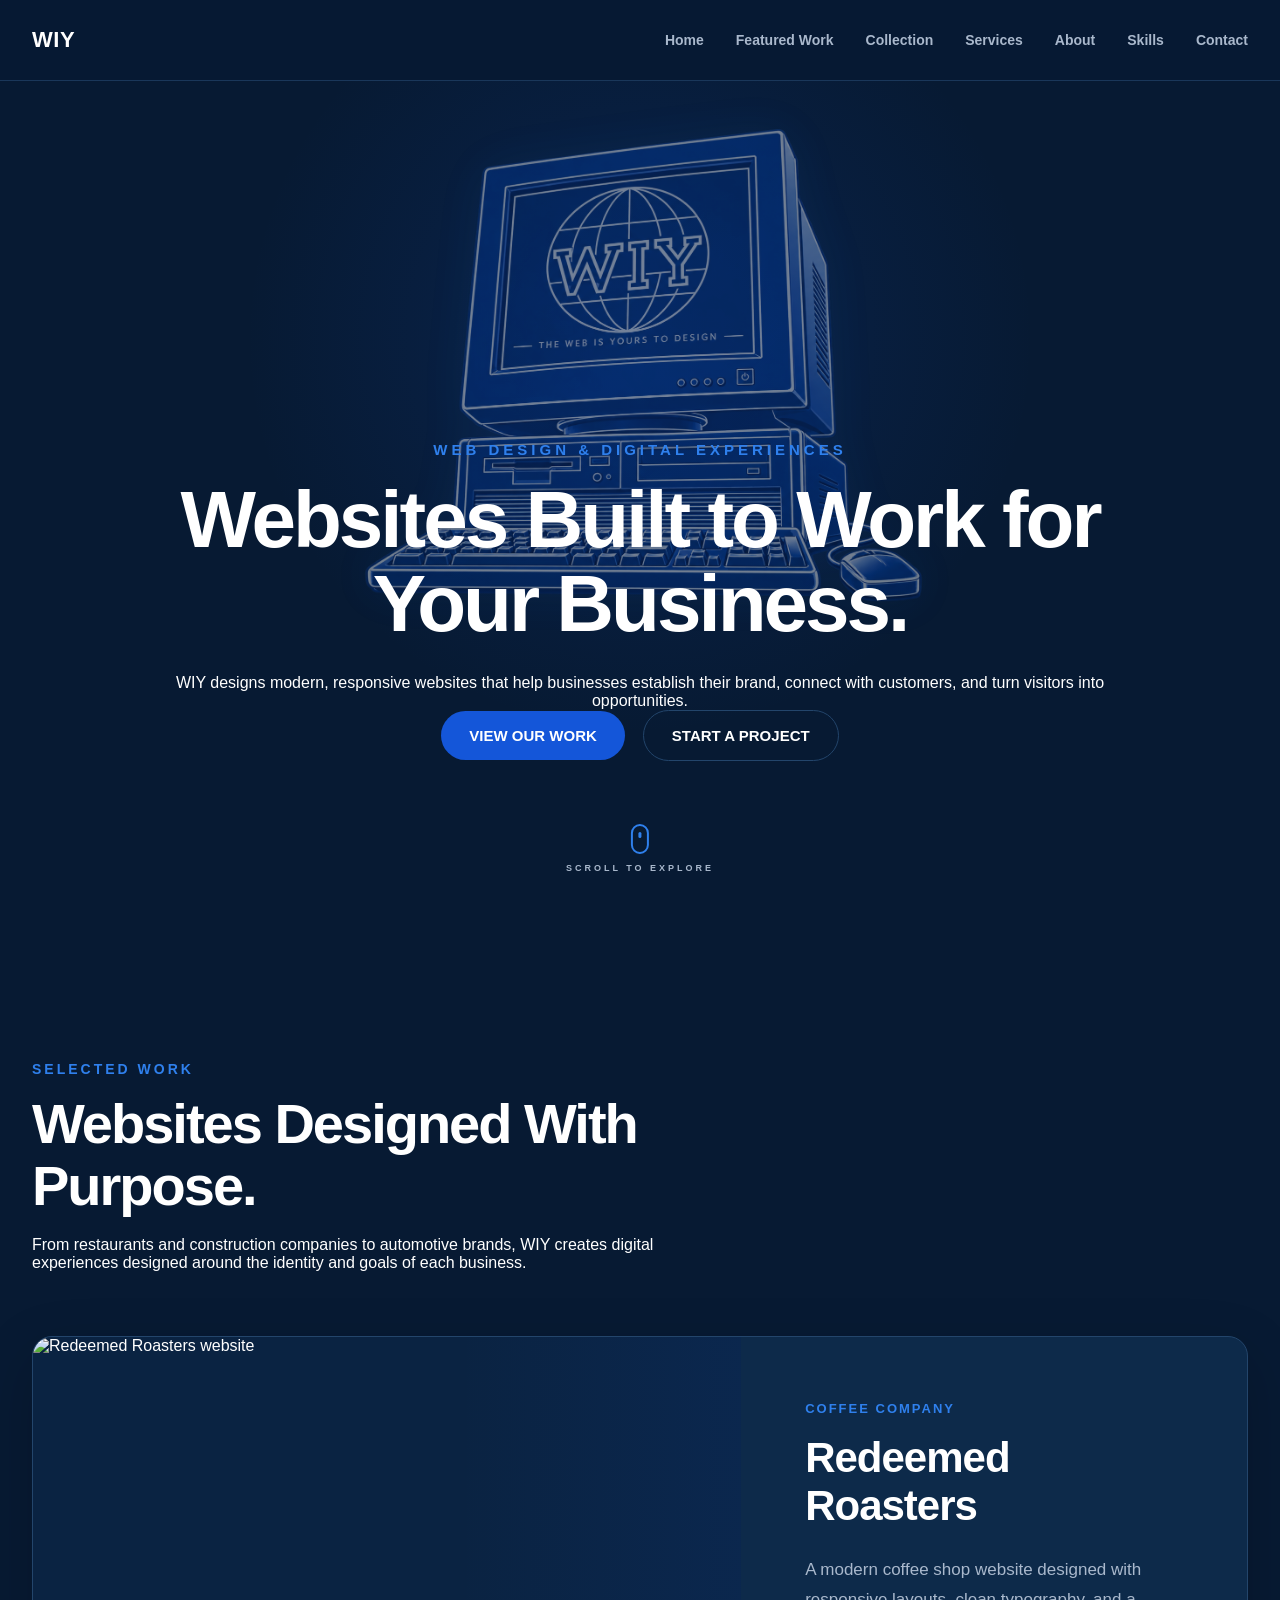
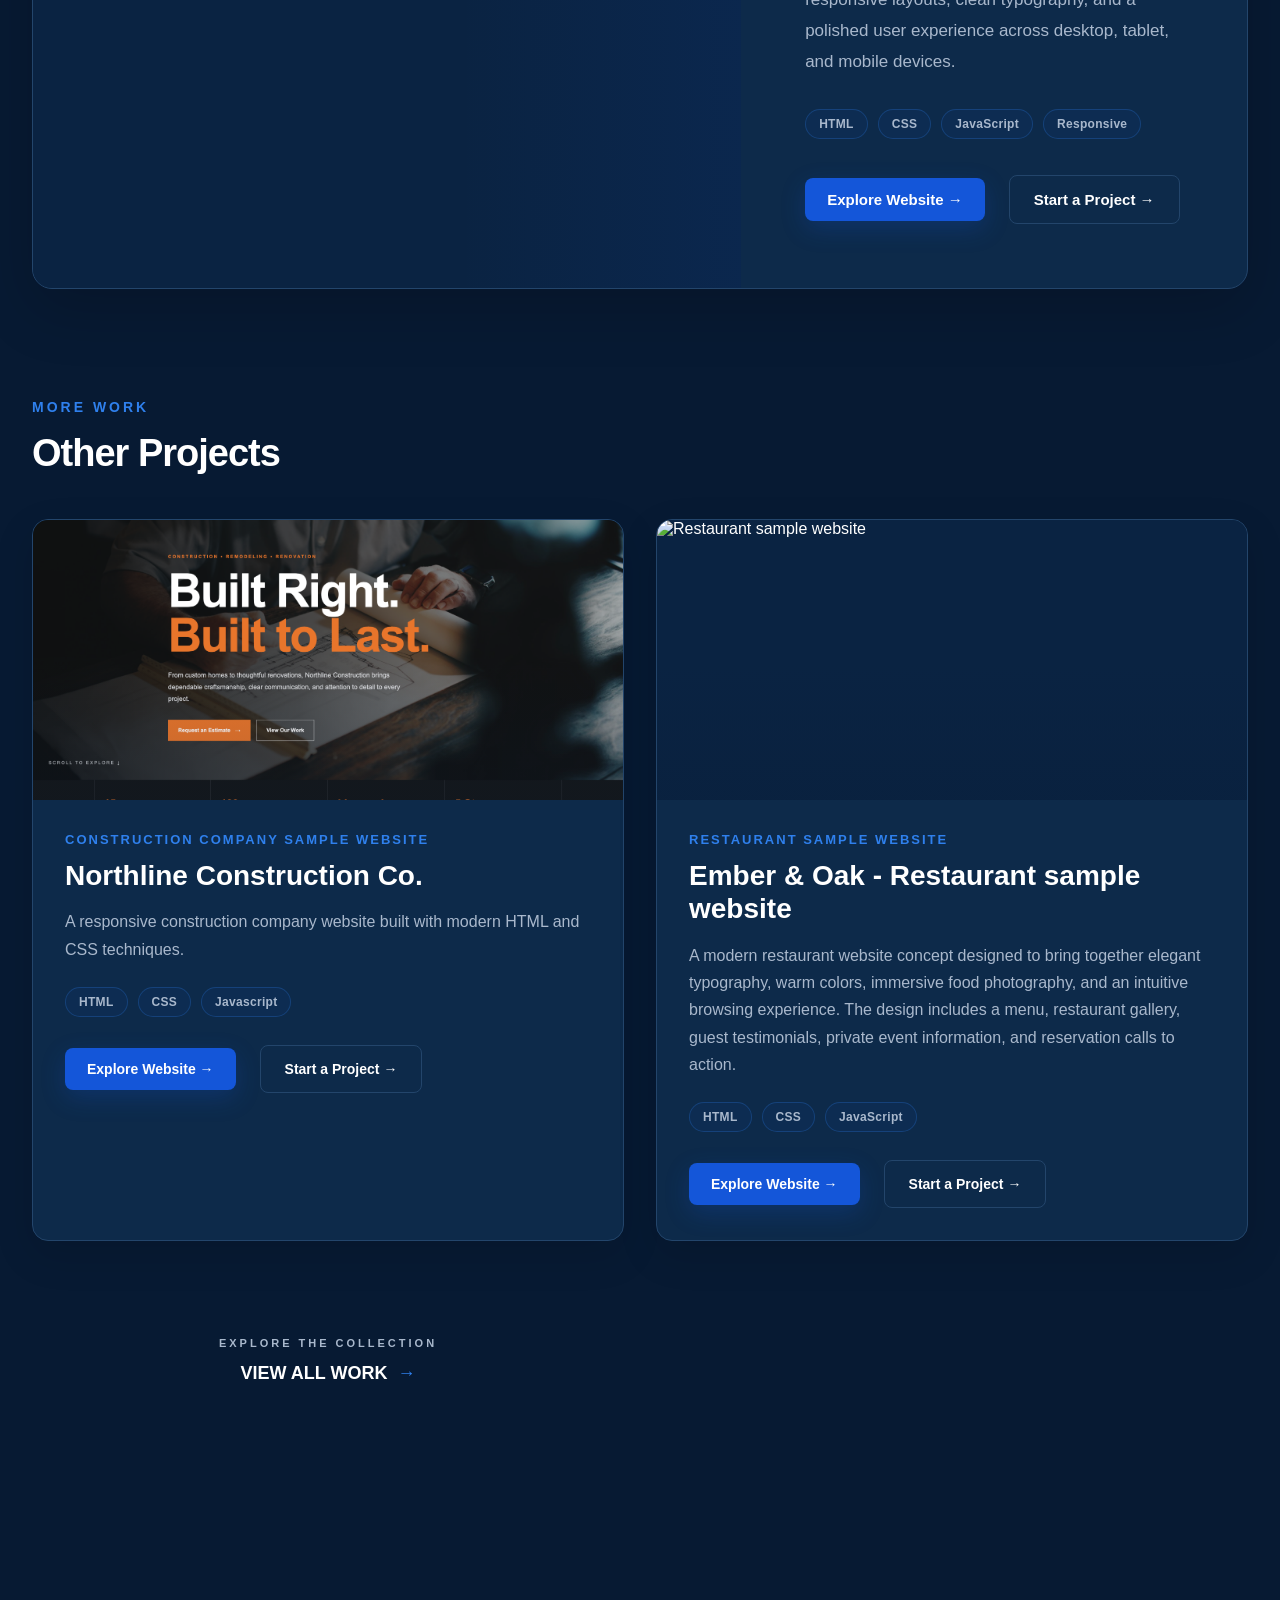
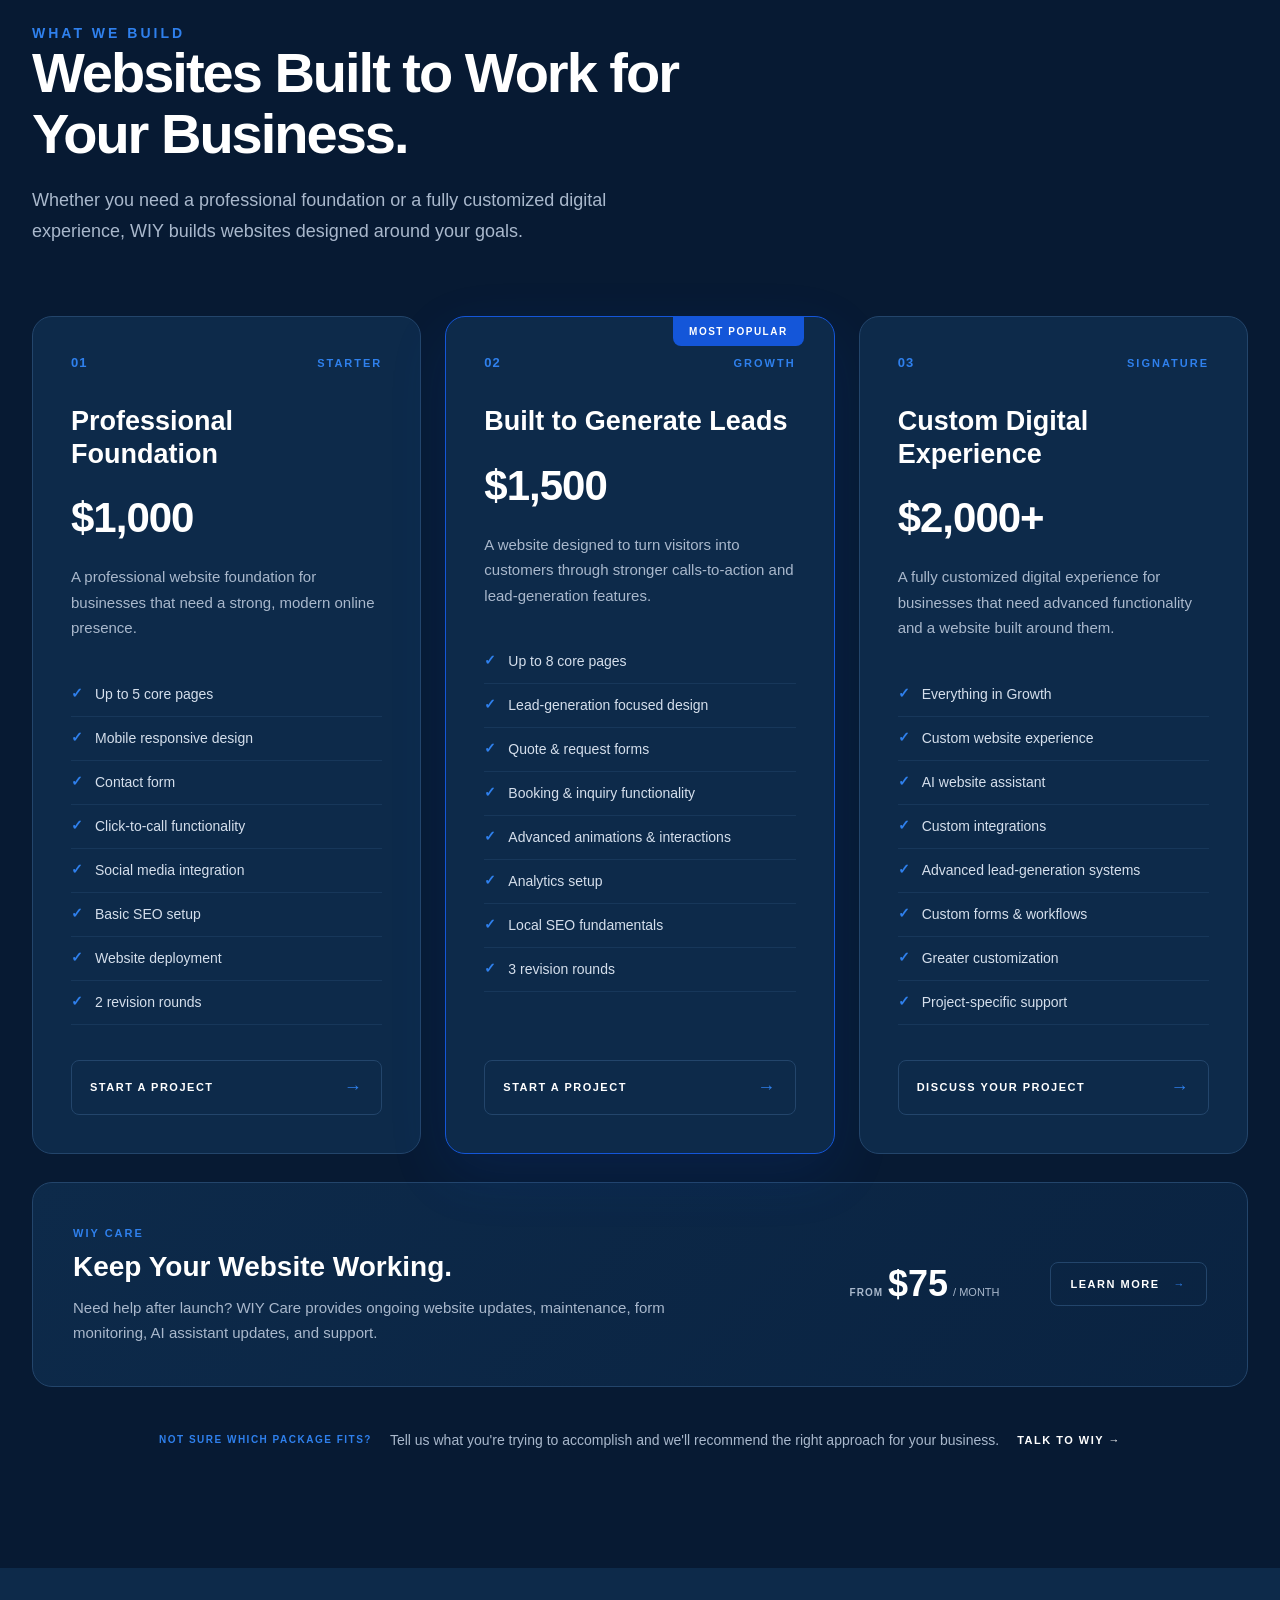
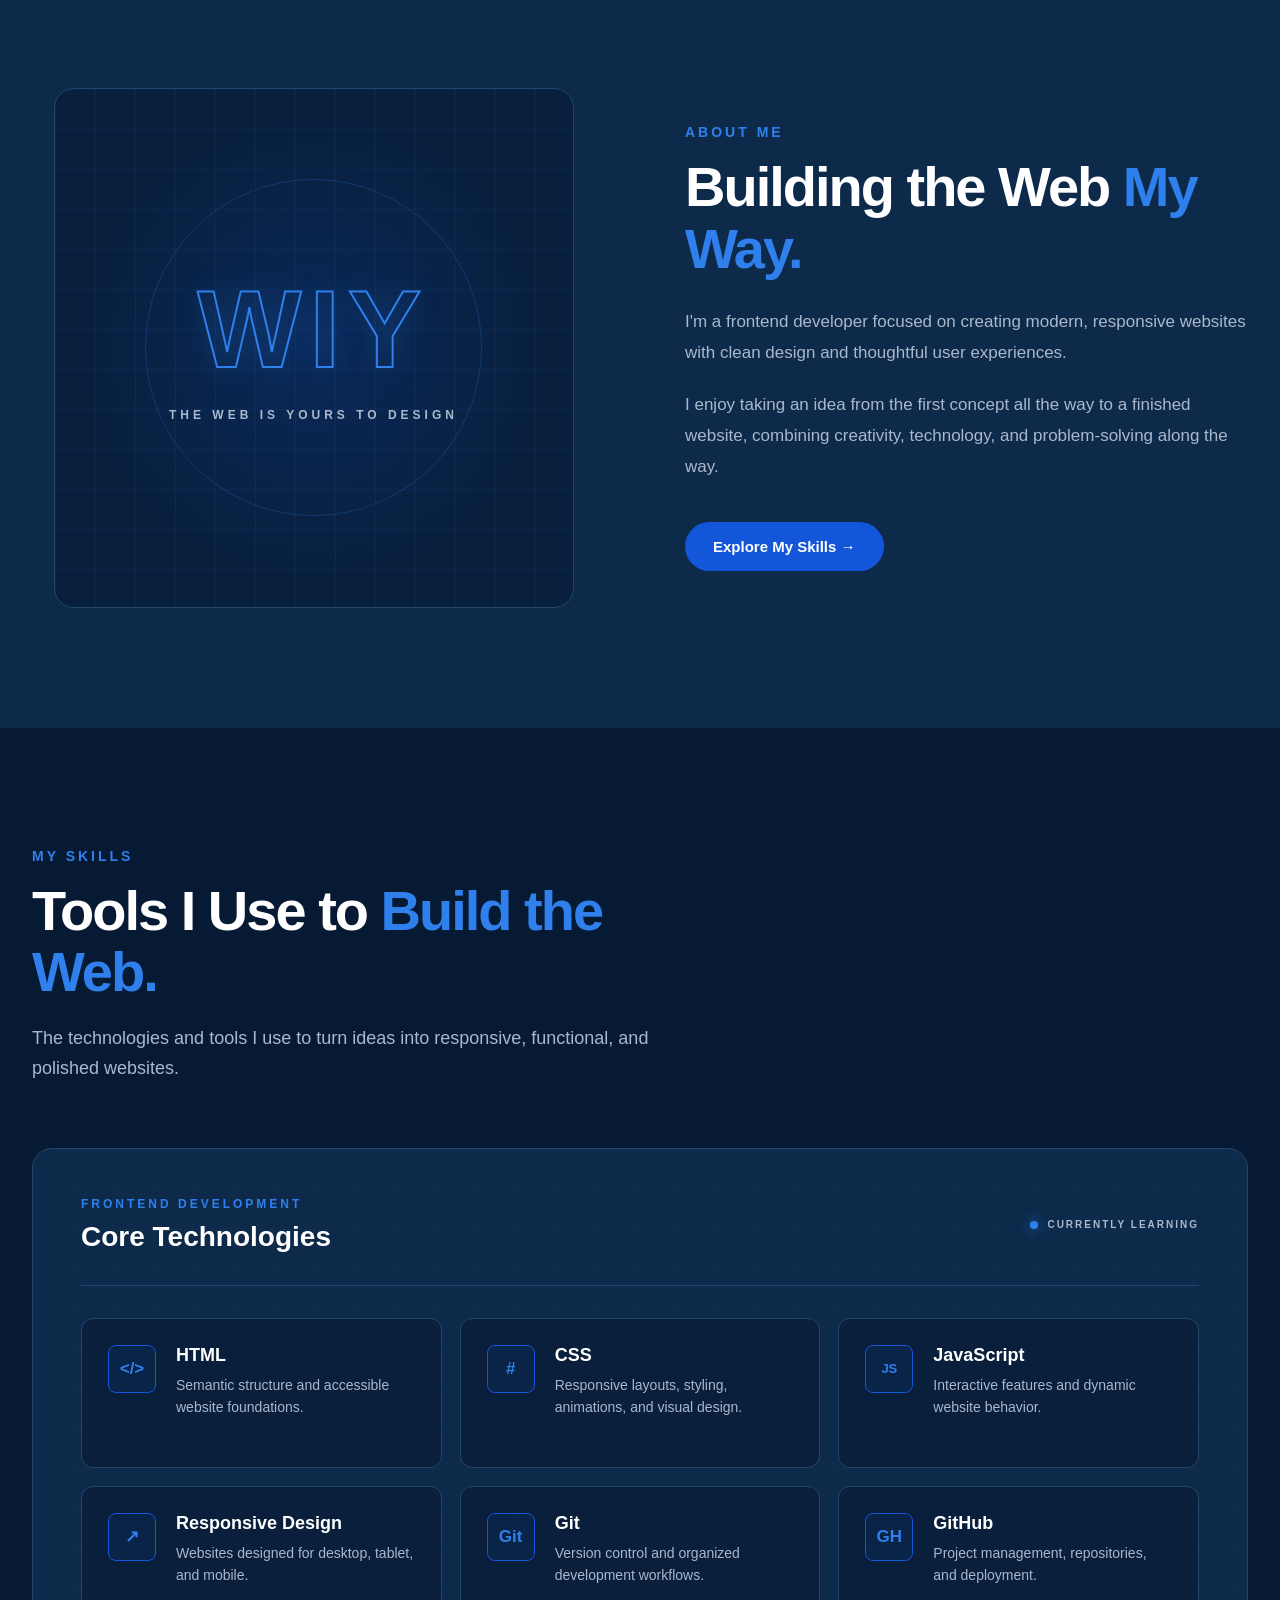
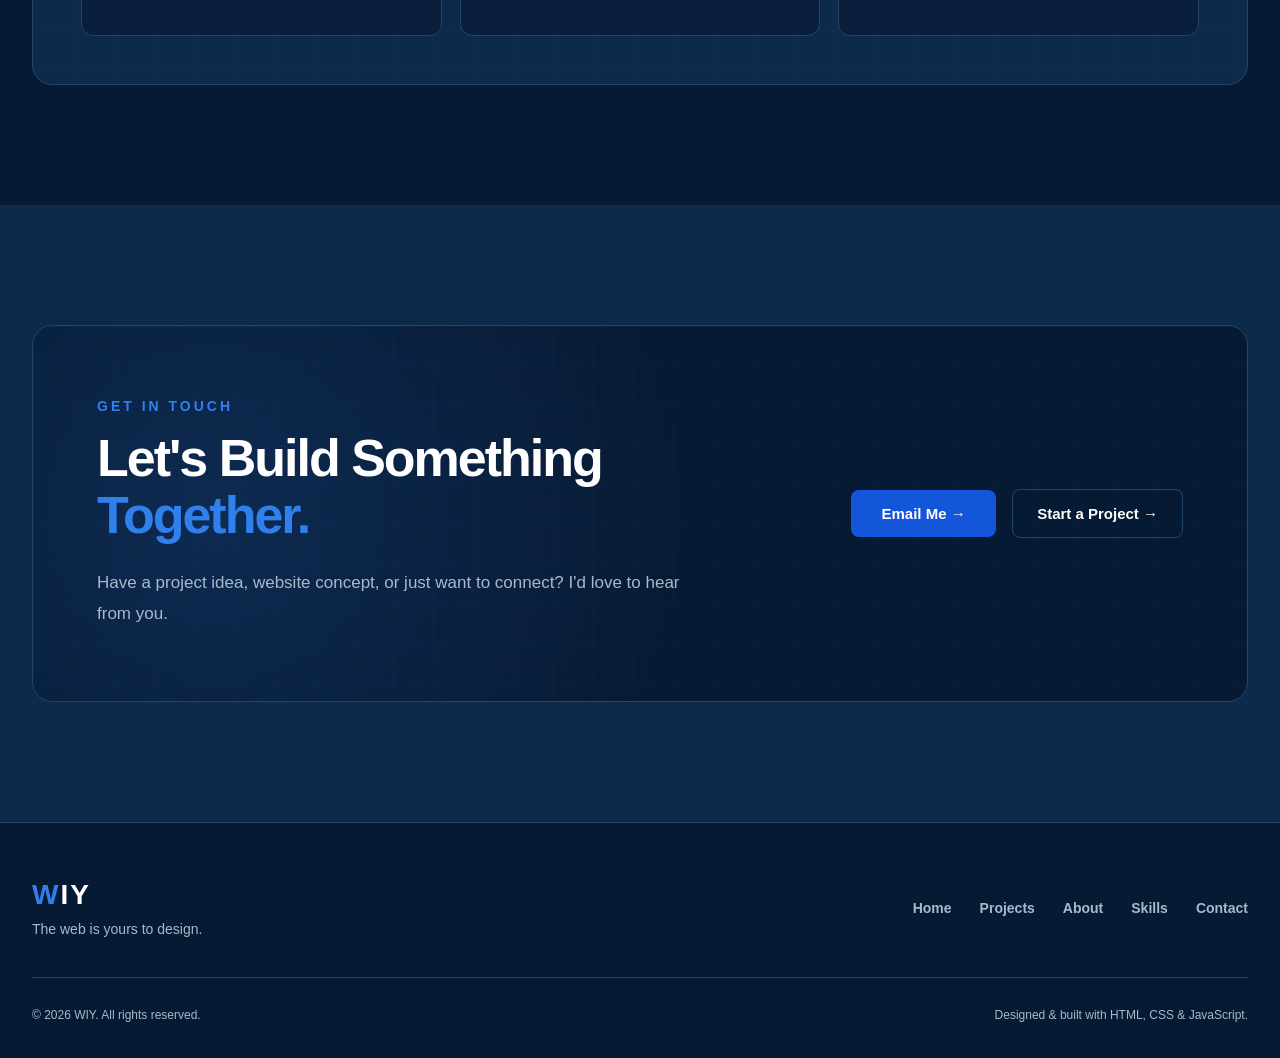
==== index.html @ b269c569 "business websites" ====
<!DOCTYPE html>
<html lang="en">

<head>

    <meta charset="UTF-8">

    <meta
        name="viewport"
        content="width=device-width, initial-scale=1.0"
    >

    <title>Your Name | Frontend Developer</title>

    <link rel="icon" type="image/png" href="./asset/web-icon.png">

    <link rel="stylesheet" href="style.css">

</head>

<body>

    <!-- =====================================================
         NAVIGATION
    ====================================================== -->

    <header class="header">

        <nav class="nav container">

            <a href="#" class="nav__logo">
                WIY
            </a>

            <div class="nav__links">

                <a href="#home">Home</a>

                <a href="#projects">Featured Work</a>

                <a href="collection.html">Collection</a>

                <a href="#services">Services</a>

                <a href="#about">About</a>

                <a href="#skills">Skills</a>

                <a href="#contact">Contact</a>

            </div>

            <button class="nav__menu-btn" id="menu-btn">

                <span></span>
                <span></span>
                <span></span>

            </button>

        </nav>

    </header>


    <!-- =====================================================
         MOBILE MENU
    ====================================================== -->

    <div class="mobile__menu" id="mobile-menu">

        <a href="#home">Home</a>

        <a href="#projects">Featured Work</a>

        <a href="collection.html">Collection</a>

        <a href="#services">Services</a>

        <a href="#about">About</a>

        <a href="#skills">Skills</a>

        <a href="#contact">Contact</a>

    </div>

    <div class="overlay" id="overlay"></div>


    <main>

        <!-- =================================================
             HERO
        ================================================== -->

        <section class="hero" id="home">

    <!-- Logo Layer -->
    <div class="hero__logo-layer">
        <img
            src="./asset/WIY-main-logo.png"
            alt="Portfolio logo"
            class="hero__logo">
    </div>

    <!-- Main Hero Content -->
    <div class="container hero__container">
        <div class="hero__content">

            <span class="hero__eyebrow">WEB DESIGN & DIGITAL EXPERIENCES</span>

<h1>Websites Built to Work for Your Business.</h1>

<p>
    WIY designs modern, responsive websites that help businesses establish
    their brand, connect with customers, and turn visitors into opportunities.
</p>

<div class="hero__buttons">
    <a href="#projects" class="button button--primary">
        VIEW OUR WORK
    </a>

    <a href="#contact" class="button button--secondary">
        START A PROJECT
    </a>
</div>

        </div>

        <!-- Scroll Indicator -->
        <div class="hero__scroll">
            <span class="hero__scroll-icon"></span>
            <span>SCROLL TO EXPLORE</span>
        </div>

    </div>

</section>

        <!-- =================================================
             FEATURED PROJECTS
        ================================================== -->

        <section class="projects" id="projects">
    <div class="container">
        <article class="collection__item collection__item--featured"></article>
        <div class="section__heading">
            <p class="section__eyebrow">SELECTED WORK</p>
            <h2>Websites Designed With Purpose.</h2>
            <p>
                <p>
    From restaurants and construction companies to automotive brands,
    WIY creates digital experiences designed around the identity and goals
    of each business.
</p>
            </p>
        </div>

        <div class="projects__featured">

            <div class="project__featured-image">
                <img
                    src="./asset/redeemed-roasters.png"
                    alt="Redeemed Roasters website"
                >
            </div>

            <div class="project__featured-content">

                <p class="project__category">COFFEE COMPANY</p>

                <h3>Redeemed Roasters</h3>

                <p class="project__description">
                    A modern coffee shop website designed with responsive layouts,
                    clean typography, and a polished user experience across desktop,
                    tablet, and mobile devices.
                </p>

                <div class="project__tags">
                    <span>HTML</span>
                    <span>CSS</span>
                    <span>JavaScript</span>
                    <span>Responsive</span>
                </div>

                <div class="project__links">
                    <a href="https://66vmn7gwnf-star.github.io/redeemed-roasters/" 
                    class="project__link project__link--primary"
                    target="_blank"
                    rel="nooper noreferrer">
                        Explore Website →
                    </a>
                    <a href="contact.html"
       class="contact__button contact__button--secondary">
        Start a Project →
    </a>

                </div>

            </div>

        </div>

        <div class="projects__other">

    <div class="projects__other-heading">
        <p class="section__eyebrow">MORE WORK</p>
        <h3>Other Projects</h3>
    </div>


    <div class="projects__grid">
</article>
        <!-- Project 2 -->
        <article class="project__card">

            <div class="project__image">
                <img
                    src="./asset/Northline-Construction-Co..png"
                    alt="CONSTRUCTION COMPANY SAMPLE WEBSITE"
                >
            </div>

            <div class="project__content">

                <p class="project__category">
                    CONSTRUCTION COMPANY SAMPLE WEBSITE
                </p>

                <h3>Northline Construction Co.</h3>

                <p>
                    A responsive construction company website built with modern
                    HTML and CSS techniques.
                </p>

                <div class="project__tags">
                    <span>HTML</span>
                    <span>CSS</span>
                    <span>Javascript</span>
                </div>

                <div class="project__links">

                    <a href="https://66vmn7gwnf-star.github.io/Northline-Construction-Co./"  
                    class="project__link project__link--primary"
                    target="_blank"
                    rel="nooper noreferrer">
                        Explore Website →
                    </a>
                    <a href="contact.html"
       class="contact__button contact__button--secondary">
        Start a Project →
    </a>

                </div>

            </div>

        </article>


        <!-- Project 3 -->
        <article class="project__card">

            <div class="project__image">
                <img
                    src="./asset/Ember-Oak.png"
                    alt="Restaurant sample website">
            </div>

            <div class="project__content">

                <p class="project__category">
                    RESTAURANT SAMPLE WEBSITE
                </p>

                <h3>Ember & Oak - Restaurant sample website </h3>

                <p>
                    A modern restaurant website concept designed to bring together elegant typography, warm colors, immersive food photography, and an intuitive browsing experience. The design includes a menu, restaurant gallery, guest testimonials, private event information, and reservation calls to action.
                </p>

                <div class="project__tags">
                    <span>HTML</span>
                    <span>CSS</span>
                    <span>JavaScript</span>
                </div>

                <div class="project__links">

                    <a href="https://66vmn7gwnf-star.github.io/Ember-Oak/"
                    class="project__link project__link--primary"
                    target="_blank"
                    rel="nooper noreferrer">
                        Explore Website →
                    </a>
                    <a href="contact.html"
       class="contact__button contact__button--secondary">
        Start a Project →
    </a>

                </div>
                
            </div>

        </article>
<div class="projects__collection-link">
    <p>EXPLORE THE COLLECTION</p>

    <a href="collection.html">
        VIEW ALL WORK
        <span>→</span>
    </a>
    </div>

</div>

    </div>
</section>


<!-- SERVICES -->
<section class="services" id="services">
    <div class="container">

        <div class="section__heading services__heading">
            <span class="section__eyebrow">WHAT WE BUILD</span>
            <h2>Websites Built to Work for Your Business.</h2>
            <p>
                Whether you need a professional foundation or a fully customized
                digital experience, WIY builds websites designed around your goals.
            </p>
        </div>

        <div class="services__grid">

            <!-- STARTER -->
            <article class="service-card">
                <div class="service-card__top">
                    <span class="service-card__number">01</span>
                    <span class="service-card__label">STARTER</span>
                </div>

                <h3>Professional Foundation</h3>

                <div class="service-card__price">
                    <span>$1,000</span>
                </div>

                <p class="service-card__description">
                    A professional website foundation for businesses that need
                    a strong, modern online presence.
                </p>

                <ul class="service-card__features">
                    <li>Up to 5 core pages</li>
                    <li>Mobile responsive design</li>
                    <li>Contact form</li>
                    <li>Click-to-call functionality</li>
                    <li>Social media integration</li>
                    <li>Basic SEO setup</li>
                    <li>Website deployment</li>
                    <li>2 revision rounds</li>
                </ul>

                <a href="#contact" class="service-card__button">
                    START A PROJECT <span>→</span>
                </a>
            </article>


            <!-- GROWTH -->
            <article class="service-card service-card--featured">

                <div class="service-card__popular">
                    MOST POPULAR
                </div>

                <div class="service-card__top">
                    <span class="service-card__number">02</span>
                    <span class="service-card__label">GROWTH</span>
                </div>

                <h3>Built to Generate Leads</h3>

                <div class="service-card__price">
                    <span>$1,500</span>
                </div>

                <p class="service-card__description">
                    A website designed to turn visitors into customers through
                    stronger calls-to-action and lead-generation features.
                </p>

                <ul class="service-card__features">
                    <li>Up to 8 core pages</li>
                    <li>Lead-generation focused design</li>
                    <li>Quote & request forms</li>
                    <li>Booking & inquiry functionality</li>
                    <li>Advanced animations & interactions</li>
                    <li>Analytics setup</li>
                    <li>Local SEO fundamentals</li>
                    <li>3 revision rounds</li>
                </ul>

                <a href="#contact" class="service-card__button">
                    START A PROJECT <span>→</span>
                </a>
            </article>


            <!-- SIGNATURE -->
            <article class="service-card">

                <div class="service-card__top">
                    <span class="service-card__number">03</span>
                    <span class="service-card__label">SIGNATURE</span>
                </div>

                <h3>Custom Digital Experience</h3>

                <div class="service-card__price">
                    <span>$2,000+</span>
                </div>

                <p class="service-card__description">
                    A fully customized digital experience for businesses that
                    need advanced functionality and a website built around them.
                </p>

                <ul class="service-card__features">
                    <li>Everything in Growth</li>
                    <li>Custom website experience</li>
                    <li>AI website assistant</li>
                    <li>Custom integrations</li>
                    <li>Advanced lead-generation systems</li>
                    <li>Custom forms & workflows</li>
                    <li>Greater customization</li>
                    <li>Project-specific support</li>
                </ul>

                <a href="#contact" class="service-card__button">
                    DISCUSS YOUR PROJECT <span>→</span>
                </a>
            </article>

        </div>


        <!-- CARE PLAN -->
        <div class="services__care">

            <div class="services__care-content">
                <span class="service-card__label">WIY CARE</span>

                <h3>Keep Your Website Working.</h3>

                <p>
                    Need help after launch? WIY Care provides ongoing website
                    updates, maintenance, form monitoring, AI assistant updates,
                    and support.
                </p>
            </div>

            <div class="services__care-price">
                <span>FROM</span>
                <strong>$75</strong>
                <small>/ MONTH</small>
            </div>

            <a href="#contact" class="services__care-button">
                LEARN MORE <span>→</span>
            </a>

        </div>


        <!-- CUSTOM PROJECT NOTE -->
        <div class="services__note">
            <span>NOT SURE WHICH PACKAGE FITS?</span>
            <p>
                Tell us what you're trying to accomplish and we'll recommend
                the right approach for your business.
            </p>
            <a href="#contact">TALK TO WIY →</a>
        </div>

    </div>
</section>


        <!-- =================================================
             ABOUT
        ================================================== -->

        <section class="about" id="about">

    <div class="container">

        <div class="about__row">

            <!-- About Visual -->
            <div class="about__visual">

                <div class="about__visual-box">

                    <div class="about__logo-mark">
                        WIY
                    </div>

                    <p>
                        THE WEB IS YOURS TO DESIGN
                    </p>

                </div>

            </div>


            <!-- About Content -->
            <div class="about__content">

                <p class="section__eyebrow">
                    ABOUT ME
                </p>

                <h2>
                    Building the Web
                    <span>My Way.</span>
                </h2>

                <p class="about__text">
                    I'm a frontend developer focused on creating modern,
                    responsive websites with clean design and thoughtful
                    user experiences.
                </p>

                <p class="about__text">
                    I enjoy taking an idea from the first concept all the
                    way to a finished website, combining creativity,
                    technology, and problem-solving along the way.
                </p>

                <a href="#skills" class="button button--primary">
                    Explore My Skills →
                </a>

            </div>

        </div>

    </div>

</section>

        <section class="skills" id="skills">

    <div class="container">

        <div class="section__heading skills__heading">

            <p class="section__eyebrow">
                MY SKILLS
            </p>

            <h2>
                Tools I Use to
                <span>Build the Web.</span>
            </h2>

            <p>
                The technologies and tools I use to turn ideas into
                responsive, functional, and polished websites.
            </p>

        </div>


        <div class="skills__panel">

            <div class="skills__panel-header">

                <div>
                    <p class="skills__panel-label">
                        FRONTEND DEVELOPMENT
                    </p>

                    <h3>
                        Core Technologies
                    </h3>
                </div>

                <div class="skills__status">
                    <span></span>
                    CURRENTLY LEARNING
                </div>

            </div>


            <div class="skills__grid">

                <!-- HTML -->

                <div class="skill__card">

                    <div class="skill__icon">
                        &lt;/&gt;
                    </div>

                    <div class="skill__info">

                        <h4>HTML</h4>

                        <p>
                            Semantic structure and accessible
                            website foundations.
                        </p>

                    </div>

                </div>


                <!-- CSS -->

                <div class="skill__card">

                    <div class="skill__icon">
                        #
                    </div>

                    <div class="skill__info">

                        <h4>CSS</h4>

                        <p>
                            Responsive layouts, styling,
                            animations, and visual design.
                        </p>

                    </div>

                </div>


                <!-- JavaScript -->

                <div class="skill__card">

                    <div class="skill__icon skill__icon--js">
                        JS
                    </div>

                    <div class="skill__info">

                        <h4>JavaScript</h4>

                        <p>
                            Interactive features and
                            dynamic website behavior.
                        </p>

                    </div>

                </div>


                <!-- Responsive Design -->

                <div class="skill__card">

                    <div class="skill__icon">
                        ↗
                    </div>

                    <div class="skill__info">

                        <h4>Responsive Design</h4>

                        <p>
                            Websites designed for desktop,
                            tablet, and mobile.
                        </p>

                    </div>

                </div>


                <!-- Git -->

                <div class="skill__card">

                    <div class="skill__icon">
                        Git
                    </div>

                    <div class="skill__info">

                        <h4>Git</h4>

                        <p>
                            Version control and organized
                            development workflows.
                        </p>

                    </div>

                </div>


                <!-- GitHub -->

                <div class="skill__card">

                    <div class="skill__icon">
                        GH
                    </div>

                    <div class="skill__info">

                        <h4>GitHub</h4>

                        <p>
                            Project management, repositories,
                            and deployment.
                        </p>

                    </div>

                </div>

            </div>

        </div>

    </div>

</section>

        <!-- =================================================
             CONTACT
        ================================================== -->

        <section class="contact" id="contact">

    <div class="container">

        <div class="contact__box">

            <div class="contact__content">

                <p class="section__eyebrow">
                    GET IN TOUCH
                </p>

                <h2>
                    Let's Build Something
                    <span>Together.</span>
                </h2>

                <p class="contact__description">
                    Have a project idea, website concept, or just want
                    to connect? I'd love to hear from you.
                </p>

            </div>


            <div class="contact__actions">

                <a
                    href="mailto:TheWIYdesign@gmail.com"
                    class="contact__button contact__button--primary"
                >
                    Email Me →
                </a>
<a href="contact.html"
       class="contact__button contact__button--secondary">
        Start a Project →
    </a>

                
            </div>

        </div>

    </div>

</section>

    </main>


    <!-- =====================================================
         FOOTER
    ====================================================== -->

    <footer class="footer">

    <div class="container">

        <div class="footer__top">

            <div class="footer__brand">

                <a href="#home" class="footer__logo">
                    <span>W</span>IY
                </a>

                <p>
                    The web is yours to design.
                </p>

            </div>


            <div class="footer__links">

                <a href="#home">Home</a>

                <a href="#projects">Projects</a>

                <a href="#about">About</a>

                <a href="#skills">Skills</a>

                <a href="#contact">Contact</a>

            </div>

        </div>


        <div class="footer__bottom">

            <p>
                © 2026 WIY. All rights reserved.
            </p>

            <p>
                Designed & built with HTML, CSS & JavaScript.
            </p>

        </div>

    </div>

</footer>


    <script src="script.js"></script>

</body>

</html>
---- style.css ----
/* =====================================================
   GLOBAL STYLES
===================================================== */

:root{

    --navy:#071A33;
    --navy-light:#0D2A4A;

    --blue:#1456D9;
    --blue-bright:#2F80ED;

    --white:#FFFFFF;

    --text-light:#A9B8CC;

    --border:#23456B;
}

*,
*::before,
*::after {
    margin:0;
    padding:0;
    box-sizing: border-box;
}

img {
    max-width: 100%;
}

html{
    scroll-behavior:smooth;
}

body{
    font-family:Arial, Helvetica, sans-serif;

    background:var(--navy);
    color:var(--white);
}

a{
    text-decoration:none;
    color:inherit;
}

.container {
    width: 100%;
    max-width: 1280px;
    margin: 0 auto;
    padding-left: 32px;
    padding-right: 32px;
    box-sizing: border-box;
}
html,
body {
    width: 100%;
    max-width: 100%;
    overflow-x: hidden;
}

body {
    margin: 0;
}
/* =========================
   HEADER
========================= */

.header {
    position: sticky;
    top: 0;
    z-index: 1000;

    width: 100%;

    background: rgba(7, 26, 51, 0.92);

    border-bottom: 1px solid rgba(35, 69, 107, 0.7);

    backdrop-filter: blur(12px);
    -webkit-backdrop-filter: blur(12px);
}


.nav {
    min-height: 80px;

    display: flex;
    align-items: center;
    justify-content: space-between;
}


/* Desktop Links */

.nav__links {
    display: flex;
    align-items: center;
    gap: 32px;
}


.nav__links a {
    position: relative;

    font-size: 14px;
    font-weight: 600;

    color: var(--text-light);

    transition: color 0.3s ease;
}


.nav__links a::after {
    content: "";

    position: absolute;

    left: 0;
    bottom: -8px;

    width: 0;
    height: 2px;

    background: var(--blue-bright);

    transition: width 0.3s ease;
}


.nav__links a:hover {
    color: var(--white);
}


.nav__links a:hover::after {
    width: 100%;
}

/* logo */

.nav__logo {
    font-size: 22px;
    font-weight: 800;
    letter-spacing: 0.5px;
    color: var(--white);
    transition: color 0.3s ease;
}

.nav__logo:hover {
    color: var(--blue-bright);
}

/* =====================================================
   MOBILE MENU BUTTON
===================================================== */

.nav__menu-btn{
    display:none;

    width:48px;
    height:48px;

    border:none;

    background:transparent;

    cursor:pointer;

    justify-content:center;
    align-items:center;

    flex-direction:column;

    gap:5px;
}

.nav__menu-btn span{
    width:24px;
    height:2px;

    background:var(--white);

    border-radius:999px;

    transition:all .3s ease;
}

.nav__menu-btn.active span:nth-child(1){
    transform:translateY(7px) rotate(45deg);
}

.nav__menu-btn.active span:nth-child(2){
    opacity:0;
}

.nav__menu-btn.active span:nth-child(3){
    transform:translateY(-7px) rotate(-45deg);
}

/* =====================================================
   MOBILE MENU
===================================================== */

.mobile__menu{
    position:fixed;

    top:0;
    right:-320px;

    width:300px;
    height:100vh;

    padding:120px 32px 40px;

    background:var(--navy-light);

    display:flex;
    flex-direction:column;

    gap:28px;

    z-index:999;

    transition:right .3s ease;
}

.mobile__menu.active{
    right:0;
}

.mobile__menu a{
    font-size:18px;
    font-weight:600;

    color:var(--text-light);

    transition:color .3s ease;
}

.mobile__menu a:hover{
    color:var(--blue-bright);
}

.overlay{
    position:fixed;

    inset:0;

    background:rgba(0,0,0,.6);

    opacity:0;
    visibility:hidden;

    z-index:998;

    transition:all .3s ease;
}

.overlay.active{
    opacity:1;
    visibility:visible;
}


/* =========================
   HERO
========================= */

.hero {
    position: relative;
    width: 100%;
    min-height: calc(100vh - 80px);

    display: flex;
    align-items: center;
    justify-content: center;

    overflow: hidden;

    padding: 80px 0;

    background:
        radial-gradient(
            circle at 50% 30%,
            rgba(20, 86, 217, 0.16),
            transparent 45%
        ),
        var(--navy);
}


/* =========================
   HERO CONTAINER
========================= */

.hero__container {
    position: relative;
    z-index: 2;

    min-height: calc(100vh - 200px);

    display: flex;
    flex-direction: column;

    align-items: center;
    justify-content: center;

    text-align: center;
}


/* =========================
   LOGO LAYER
========================= */

.hero__logo-layer {
    position: absolute;

    z-index: 1;

    top: 35px;
    left: 50%;

    width: min(600px, 62vw);

    display: flex;
    justify-content: center;
    align-items: center;

    pointer-events: none;

    transform: translateX(-50%);

    opacity: 0.24;

    will-change: transform, opacity;
}


.hero__logo {
    width: 100%;
    height: auto;

    display: block;

    object-fit: contain;

    filter:
        drop-shadow(
            0 0 25px
            rgba(47, 128, 237, 0.15)
        );
}


/* =========================
   HERO CONTENT
========================= */

.hero__content {
    position: relative;

    z-index: 3;

    width: 100%;
    max-width: 950px;

    display: flex;
    flex-direction: column;

    align-items: center;

    text-align: center;

    margin-top: 180px;
}


/* Eyebrow */

.hero__eyebrow {
    font-size: 15px;
    font-weight: 700;

    letter-spacing: 4px;

    color: var(--blue-bright);

    margin-bottom: 20px;
}


/* Heading */

.hero h1 {
    width: 100%;
    max-width: 950px;

    font-size: 80px;
    line-height: 1.05;

    font-weight: 900;

    letter-spacing: -3px;

    color: var(--white);

    margin-bottom: 28px;
}


.hero h1 span {
    color: var(--blue-bright);
}


/* Description */

.hero__description {
    width: 100%;
    max-width: 680px;

    font-size: 20px;
    line-height: 1.8;

    color: var(--text-light);

    margin-bottom: 38px;
}


/* =========================
   BUTTONS
========================= */

.hero__buttons {
    display: flex;

    align-items: center;
    justify-content: center;

    gap: 18px;
}


/* =========================
   SCROLL INDICATOR
========================= */

.hero__scroll {
    position: absolute;

    z-index: 4;

    bottom: -12px;
    left: 50%;

    transform: translateX(-50%);

    display: flex;
    flex-direction: column;

    align-items: center;

    gap: 9px;

    color: var(--text-light);

    font-size: 9px;
    font-weight: 700;

    letter-spacing: 3px;

    white-space: nowrap;
}


.hero__scroll-icon {
    position: relative;

    width: 18px;
    height: 30px;

    border: 2px solid var(--blue-bright);

    border-radius: 999px;
}


.hero__scroll-icon::before {
    content: "";

    position: absolute;

    top: 6px;
    left: 50%;

    width: 3px;
    height: 6px;

    border-radius: 999px;

    background: var(--blue-bright);

    transform: translateX(-50%);

    animation: scrollIndicator 1.8s infinite ease-in-out;
}


@keyframes scrollIndicator {

    0% {
        opacity: 0;
        transform: translate(-50%, 0);
    }

    30% {
        opacity: 1;
    }

    70% {
        opacity: 1;
    }

    100% {
        opacity: 0;
        transform: translate(-50%, 8px);
    }
}


/* =====================================================
   BUTTONS
===================================================== */

.hero__buttons{
    display:flex;
    align-items:center;

    gap:18px;
}

.button{
    display:inline-flex;

    align-items:center;
    justify-content:center;

    min-width:160px;

    padding:16px 28px;

    border-radius:999px;

    font-size:15px;
    font-weight:700;

    transition:all .3s ease;
}

.button--primary{
    background:var(--blue);

    color:var(--white);
}

.button--primary:hover{
    background:var(--blue-bright);

    transform:translateY(-2px);
}

.button--secondary{
    border:1px solid var(--border);

    color:var(--white);

    background:transparent;
}

.button--secondary:hover{
    border-color:var(--blue-bright);

    color:var(--blue-bright);

    transform:translateY(-2px);
}


/* =====================================================
   TABLET
===================================================== */

@media (max-width:1024px){

    .container{
        padding:0 40px;
    }

    .nav__links{
        display:none;
    }

    .nav__menu-btn{
        display:flex;
    }

    .hero {
        min-height: calc(100vh - 72px);
        padding: 70px 0;
    }

    .hero__container {
        min-height: calc(100vh - 180px);
    }

    .hero__logo-layer {
        width: min(540px, 70vw);
        top: 45px;
        opacity: 0.22;
    }

    .hero__content {
        max-width: 850px;
        margin-top: 155px;
    }

    .hero h1 {
        font-size: 64px;
    }

    .hero__description {
        font-size: 18px;
        max-width: 620px;
    }

    .hero__scroll {
        bottom: 20px;
    }

    .about {
    padding: 100px 0;
    }

    .about__row {
    gap: 50px;
    }

    .about__content h2 {
    font-size: 46px;
    }

    .about__visual-box {
    max-width: 450px;
    }

    .about__logo-mark {
    font-size: 90px;
    }

    .skills {
    padding: 100px 0;
    }

    .skills__panel {
    padding: 36px;
    }

    .skills__grid {
    grid-template-columns: repeat(2, 1fr);
    }
    .contact {
    padding: 100px 0;
    }

    .contact__box {
    padding: 52px 42px;

    gap: 40px;
    }

    .contact__content h2 {
    font-size: 44px;
    }

    .contact__actions {
    flex-direction: column;
    align-items: stretch;
    }

}


/* =====================================================
   MOBILE
===================================================== */

@media (max-width:768px){

    .container{
        padding:0 20px;
    }

    .nav{
        min-height:72px;
    }

    .hero {
        min-height: calc(100vh - 70px);
        padding: 60px 0;
    }

    .hero__container {
        min-height: calc(100vh - 145px);
    }

    .hero__logo-layer {
        width: min(420px, 88vw);
        top: 50px;
        opacity: 0.18;
    }

    .hero__content {
        max-width: 600px;
        margin-top: 125px;
    }

    .hero__eyebrow {
        font-size: 12px;
        letter-spacing: 3px;
        margin-bottom: 18px;
    }

    .hero h1 {
        font-size: 48px;
        line-height: 1.08;
        letter-spacing: -2px;
        margin-bottom: 22px;
    }

    .hero__description {
        font-size: 16px;
        line-height: 1.7;
        max-width: 520px;
        margin-bottom: 30px;
    }

    .hero__buttons {
        width: 100%;
        flex-direction: column;
        gap: 14px;
    }

    .hero__buttons .button {
        width: 100%;
        max-width: 280px;
    }

    .hero__scroll {
        padding: 0 20px;
        bottom: 20px;
        font-size: 8px;
        letter-spacing: 2px;
    }
    .contact {
    padding: 80px 0;
    }

    .contact__box {
    flex-direction: column;

    align-items: center;

    text-align: center;

    padding: 48px 28px;

    gap: 32px;
    }

    .contact__content {
    max-width: 600px;
    }

    .contact__content h2 {
    font-size: 40px;
    }

    .contact__description {
    font-size: 16px;
    }

    .contact__actions {
    width: 100%;

    flex-direction: column;

    align-items: center;
    }

    .contact__button {
    width: 100%;
    max-width: 280px;
    }

    .footer {
    padding: 44px 0 28px;
    }

    .footer__top {
    flex-direction: column;

    align-items: center;

    text-align: center;

    gap: 28px;
    }

    .footer__links {
    flex-wrap: wrap;

    justify-content: center;

    gap: 18px 24px;
    }

    .footer__bottom {
    flex-direction: column;

    text-align: center;

    gap: 8px;
    }

    /* =========================
   ABOUT — MOBILE
========================= */

.about {
    padding: 80px 0;
}

.about__row {
    display: flex;
    flex-direction: column;

    width: 100%;
    gap: 48px;
}

.about__visual {
    order: 1;

    width: 100%;

    display: flex;
    justify-content: center;
}

.about__visual-box {
    width: 100%;
    max-width: 420px;
}

.about__content {
    order: 2;

    width: 100%;
    max-width: 600px;

    margin: 0 auto;

    text-align: center;

    overflow-wrap: break-word;
}

.about__content h2 {
    width: 100%;

    font-size: 40px;
    line-height: 1.15;

    overflow-wrap: break-word;
}

.about__text {
    width: 100%;
    max-width: 560px;

    margin-left: auto;
    margin-right: auto;

    font-size: 16px;
    line-height: 1.75;

    overflow-wrap: break-word;
}

.about__content .button {
    margin-left: auto;
    margin-right: auto;
}

    .skills {
    padding: 80px 0;
}

    .skills__heading {
    margin-bottom: 45px;
    }

    .skills__panel {
    padding: 28px;
    border-radius: 16px;
    }

    .skills__panel-header {
    align-items: flex-start;
    flex-direction: column;
    gap: 20px;
    }

    .skills__grid {
    grid-template-columns: 1fr;
    }

    .skill__card {
    min-height: auto;
    }

}


/* =====================================================
   SMALL PHONE
===================================================== */

@media (max-width:480px){

    .container{
        padding:0 16px;
    }

    .hero {
        min-height: calc(100vh - 64px);
        padding: 50px 0;
    }

    .hero__container {
        min-height: calc(100vh - 125px);
    }

    .hero__logo-layer {
        width: 92vw;
        top: 55px;
        opacity: 0.15;
    }

    .hero__content {
        margin-top: 105px;
    }

    .hero__eyebrow {
        font-size: 10px;
        letter-spacing: 2.5px;
    }

    .hero h1 {
        font-size: 38px;
        letter-spacing: -1.5px;
    }

    .hero__description {
        font-size: 15px;
        line-height: 1.65;
    }

    .hero__scroll {
        bottom: -5px;
    }

    .button{
        width:100%;
        max-width:260px;
    }

    .mobile__menu{
        width:280px;
    }

    .contact {
    padding: 64px 0;
    }

    .contact__box {
    padding: 40px 20px;

    border-radius: 16px;
    }

    .contact__content h2 {
    font-size: 34px;
    letter-spacing: -1px;
    }

    .contact__description {
    font-size: 15px;
    }

    .contact__button {
    max-width: 100%;
    }

    .footer {
    padding: 40px 0 24px;
    }

    .footer__links {
    gap: 16px;
    }

    .footer__links a {
    font-size: 13px;
    }

    /* =========================
   ABOUT — SMALL PHONE
========================= */

.about {
    padding: 64px 0;
}

.about__row {
    gap: 40px;
}

.about__visual-box {
    width: 100%;
    max-width: 340px;

    border-radius: 16px;
}

.about__logo-mark {
    font-size: 70px;
    letter-spacing: 5px;
}

.about__visual-box > p {
    font-size: 9px;
    letter-spacing: 2.5px;
}

.about__content {
    width: 100%;
    max-width: 100%;
}

.about__content h2 {
    font-size: 34px;
    letter-spacing: -1px;
}

.about__text {
    font-size: 15px;
    line-height: 1.7;
}

    .skills {
    padding: 64px 0;
    }

    .skills__panel {
    padding: 20px;
    }

    .skills__panel-header h3 {
    font-size: 24px;
    }

    .skills__status {
    font-size: 8px;
    }

    .skill__card {
    padding: 22px;
    }

    .skill__icon {
    width: 42px;
    height: 42px;
    }

    .skill__info h4 {
    font-size: 17px;
    }

    .skill__info p {
    font-size: 13px;
    }

}

/* =========================
   FEATURED PROJECTS
========================= */

.projects {
    width: 100%;
    padding: 120px 0;
    background: var(--navy);
}

.section__heading {
    max-width: 700px;
    margin-bottom: 64px;
}

.section__eyebrow {
    font-size: 14px;
    font-weight: 700;
    letter-spacing: 3px;
    color: var(--blue-bright);
    margin-bottom: 16px;
}

.section__heading h2 {
    font-size: 56px;
    line-height: 1.1;
    font-weight: 900;
    letter-spacing: -2px;
    margin-bottom: 20px;
}

.section__heading > p:last-child {
    font-size: 18px;
    line-height: 1.7;
    color: var(--text-light);
}


/* Featured Project */

.projects__featured {
    width: 100%;
    display: grid;
    grid-template-columns: 1.4fr 1fr;
    background: var(--navy-light);
    border: 1px solid var(--border);
    border-radius: 20px;
    overflow: hidden;
    transition: transform 0.3s ease, border-color 0.3s ease;
}

.projects__featured:hover {
    transform: translateY(-6px);
    border-color: var(--blue-bright);
}


/* Project Image */

.project__featured-image {
    width: 100%;
    min-height: 500px;
    overflow: hidden;
    background: #0A2342;
}

.project__featured-image img {
    width: 100%;
    height: 100%;
    display: block;
    object-fit: cover;
    transition: transform 0.5s ease;
}

.projects__featured:hover .project__featured-image img {
    transform: scale(1.03);
}


/* Project Content */

.project__featured-content {
    display: flex;
    flex-direction: column;
    justify-content: center;
    padding: 64px;
}

.project__category {
    font-size: 13px;
    font-weight: 700;
    letter-spacing: 2px;
    color: var(--blue-bright);
    margin-bottom: 18px;
}

.project__featured-content h3 {
    font-size: 42px;
    line-height: 1.15;
    font-weight: 800;
    letter-spacing: -1px;
    margin-bottom: 24px;
}

.project__description {
    font-size: 17px;
    line-height: 1.8;
    color: var(--text-light);
    margin-bottom: 32px;
}


/* Technology Tags */

.project__tags {
    display: flex;
    flex-wrap: wrap;
    gap: 10px;
    margin-bottom: 36px;
}

.project__tags span {
    padding: 8px 14px;
    border: 1px solid var(--border);
    border-radius: 999px;
    font-size: 13px;
    font-weight: 600;
    color: var(--text-light);
    background: rgba(20, 86, 217, 0.08);
}


/* Project Links */

.project__links {
    display: flex;
    align-items: center;
    gap: 24px;
}

.project__link {
    font-size: 15px;
    font-weight: 700;
    color: var(--white);
    transition: color 0.3s ease;
}

.project__link:hover {
    color: var(--blue-bright);
}

.project__link--primary {
    padding: 13px 22px;
    background: var(--blue);
    border-radius: 8px;
}

.project__link--primary:hover {
    color: var(--white);
    background: var(--blue-bright);
}

/* =========================
   OTHER PROJECTS
========================= */

.projects__other {
    width: 100%;
    margin-top: 110px;
}

.projects__other-heading {
    margin-bottom: 42px;
}

.projects__other-heading h3 {
    font-size: 38px;
    line-height: 1.2;
    font-weight: 800;
    letter-spacing: -1px;
    color: var(--white);
}


/* Project Grid */

.projects__grid {
    width: 100%;

    display: grid;

    grid-template-columns: repeat(2, 1fr);

    gap: 32px;
}


/* Project Card */

.project__card {
    overflow: hidden;

    background: var(--navy-light);

    border: 1px solid var(--border);

    border-radius: 16px;

    transition:
        transform 0.3s ease,
        border-color 0.3s ease;
}


.project__card:hover {
    transform: translateY(-6px);

    border-color: var(--blue-bright);
}


/* Project Image */

.project__image {
    width: 100%;
    height: 280px;

    overflow: hidden;

    background: #0A2342;
}


.project__image img {
    width: 100%;
    height: 100%;

    display: block;

    object-fit: cover;

    transition: transform 0.5s ease;
}


.project__card:hover .project__image img {
    transform: scale(1.04);
}


/* Project Content */

.project__content {
    padding: 32px;
}


.project__content .project__category {
    margin-bottom: 12px;
}


.project__content h3 {
    font-size: 28px;
    line-height: 1.2;

    font-weight: 800;

    color: var(--white);

    margin-bottom: 16px;
}


.project__content > p:not(.project__category) {
    font-size: 16px;
    line-height: 1.7;

    color: var(--text-light);

    margin-bottom: 24px;
}


/* Tags */

.project__content .project__tags {
    margin-bottom: 28px;
}


/* Links */

.project__content .project__links {
    display: flex;

    align-items: center;

    gap: 24px;
}


.project__content .project__links a {
    font-size: 14px;
    font-weight: 700;

    color: var(--white);

    transition: color 0.3s ease;
}


.project__content .project__links a:hover {
    color: var(--blue-bright);
}

/* =========================
   PROJECTS — TABLET
========================= */

@media (max-width: 1024px) {

    .projects {
        padding: 100px 0;
    }

    .section__heading {
        margin-bottom: 48px;
    }

    .section__heading h2 {
        font-size: 48px;
    }

    .projects__featured {
        grid-template-columns: 1fr;
    }

    .project__featured-image {
        min-height: 400px;
    }

    .project__featured-content {
        padding: 48px;
    }

    .project__featured-content h3 {
        font-size: 36px;
    }

    .projects__other {
    margin-top: 90px;
    }

    .projects__grid {
    gap: 24px;
    }

    .project__image {
    height: 240px;
    }

    .project__content {
    padding: 28px;
    }
}


/* =========================
   PROJECTS — MOBILE
========================= */

@media (max-width: 768px) {

    .projects {
        padding: 80px 0;
    }

    .section__heading {
        margin-bottom: 40px;
    }

    .section__heading h2 {
        font-size: 40px;
    }

    .section__heading > p:last-child {
        font-size: 16px;
    }

    .projects__featured {
        border-radius: 16px;
    }

    .project__featured-image {
        min-height: 260px;
    }

    .project__featured-content {
        padding: 36px 28px;
    }

    .project__featured-content h3 {
        font-size: 32px;
    }

    .project__description {
        font-size: 16px;
    }

    .project__links {
        flex-wrap: wrap;
    }

    .projects__other {
    margin-top: 70px;
    }

    .projects__other-heading h3 {
    font-size: 32px;
    }

    .projects__grid {
    grid-template-columns: 1fr;
    gap: 24px;
    }

    .project__image {
    height: 240px;
    }

    .project__content {
    padding: 28px;
    }
}


/* =========================
   PROJECTS — SMALL PHONE
========================= */

@media (max-width: 480px) {

    .projects {
        padding: 64px 0;
    }

    .section__heading h2 {
        font-size: 34px;
    }

    .project__featured-image {
        min-height: 210px;
    }

    .project__featured-content {
        padding: 28px 22px;
    }

    .project__featured-content h3 {
        font-size: 28px;
    }

    .project__links {
        flex-direction: column;
        align-items: stretch;
        gap: 14px;
    }

    .project__link--primary {
        text-align: center;
    }
    .projects__other-heading h3 {
    font-size: 28px;
    }

    .project__image {
    height: 210px;
    }

    .project__content {
    padding: 24px;
    }
}

/* =========================
   ABOUT
========================= */

.about {
    width: 100%;
    padding: 120px 0;
    background: var(--navy-light);
}


/* About Row */

.about__row {
    width: 100%;

    display: grid;

    grid-template-columns: 1fr 1fr;

    align-items: center;

    gap: 90px;
}


/* =========================
   ABOUT VISUAL
========================= */

.about__visual {
    width: 100%;
    display: flex;
    justify-content: center;
}


.about__visual-box {
    position: relative;

    width: 100%;
    max-width: 520px;

    aspect-ratio: 1 / 1;

    display: flex;
    flex-direction: column;

    align-items: center;
    justify-content: center;

    text-align: center;

    background:
        radial-gradient(
            circle at center,
            rgba(20, 86, 217, 0.18),
            transparent 65%
        ),
        #081f3d;

    border: 1px solid var(--border);

    border-radius: 20px;

    overflow: hidden;
}


/* Blueprint Grid */

.about__visual-box::before {
    content: "";

    position: absolute;

    inset: 0;

    background-image:
        linear-gradient(
            rgba(47, 128, 237, 0.08) 1px,
            transparent 1px
        ),
        linear-gradient(
            90deg,
            rgba(47, 128, 237, 0.08) 1px,
            transparent 1px
        );

    background-size: 40px 40px;

    pointer-events: none;
}


/* WIY Logo */

.about__logo-mark {
    position: relative;
    z-index: 1;

    font-size: 110px;

    line-height: 1;

    font-weight: 900;

    letter-spacing: 8px;

    color: transparent;

    -webkit-text-stroke: 2px var(--blue-bright);

    text-shadow:
        0 0 30px rgba(47, 128, 237, 0.2);
}


/* Tagline */

.about__visual-box > p {
    position: relative;
    z-index: 1;

    margin-top: 24px;

    font-size: 12px;

    font-weight: 700;

    letter-spacing: 4px;

    color: var(--text-light);
}


/* Decorative Lines */

.about__visual-box::after {
    content: "";

    position: absolute;

    width: 65%;
    height: 65%;

    border: 1px solid rgba(47, 128, 237, 0.25);

    border-radius: 50%;

    pointer-events: none;
}


/* =========================
   ABOUT CONTENT
========================= */

.about__content {
    width: 100%;
    max-width: 620px;
}


.about__content h2 {
    font-size: 56px;

    line-height: 1.1;

    font-weight: 900;

    letter-spacing: -2px;

    margin-bottom: 28px;
}


.about__content h2 span {
    color: var(--blue-bright);
}


.about__text {
    font-size: 17px;

    line-height: 1.8;

    color: var(--text-light);

    margin-bottom: 22px;
}


.about__content .button {
    margin-top: 18px;
}



/* =========================
   SKILLS
========================= */

.skills {
    width: 100%;
    padding: 120px 0;
    background: var(--navy);
}


/* Heading */

.skills__heading {
    max-width: 720px;
    margin-bottom: 64px;
}

.skills__heading h2 span {
    color: var(--blue-bright);
}


/* =========================
   SKILLS PANEL
========================= */

.skills__panel {
    width: 100%;

    padding: 48px;

    background: var(--navy-light);

    border: 1px solid var(--border);

    border-radius: 20px;

    position: relative;

    overflow: hidden;
}


/* Blueprint Grid */

.skills__panel::before {
    content: "";

    position: absolute;

    inset: 0;

    background-image:
        linear-gradient(
            rgba(47, 128, 237, 0.045) 1px,
            transparent 1px
        ),
        linear-gradient(
            90deg,
            rgba(47, 128, 237, 0.045) 1px,
            transparent 1px
        );

    background-size: 40px 40px;

    pointer-events: none;
}


/* =========================
   PANEL HEADER
========================= */

.skills__panel-header {
    position: relative;
    z-index: 1;

    display: flex;

    align-items: center;
    justify-content: space-between;

    padding-bottom: 32px;

    margin-bottom: 32px;

    border-bottom: 1px solid var(--border);
}


.skills__panel-label {
    font-size: 12px;

    font-weight: 700;

    letter-spacing: 3px;

    color: var(--blue-bright);

    margin-bottom: 10px;
}


.skills__panel-header h3 {
    font-size: 28px;

    font-weight: 800;

    color: var(--white);
}


/* Status */

.skills__status {
    display: flex;

    align-items: center;

    gap: 9px;

    font-size: 10px;

    font-weight: 700;

    letter-spacing: 2px;

    color: var(--text-light);
}


.skills__status span {
    width: 8px;
    height: 8px;

    border-radius: 50%;

    background: var(--blue-bright);

    box-shadow:
        0 0 12px rgba(47, 128, 237, 0.8);
}


/* =========================
   SKILLS GRID
========================= */

.skills__grid {
    position: relative;
    z-index: 1;

    display: grid;

    grid-template-columns: repeat(3, 1fr);

    gap: 18px;
}


/* =========================
   SKILL CARD
========================= */

.skill__card {
    min-height: 150px;

    display: flex;

    align-items: flex-start;

    gap: 20px;

    padding: 26px;

    background: rgba(7, 26, 51, 0.65);

    border: 1px solid var(--border);

    border-radius: 12px;

    transition:
        transform 0.3s ease,
        border-color 0.3s ease,
        background 0.3s ease;
}


.skill__card:hover {
    transform: translateY(-5px);

    border-color: var(--blue-bright);

    background: rgba(20, 86, 217, 0.1);
}


/* Skill Icon */

.skill__icon {
    width: 48px;
    height: 48px;

    flex-shrink: 0;

    display: flex;

    align-items: center;
    justify-content: center;

    border: 1px solid var(--blue);

    border-radius: 8px;

    color: var(--blue-bright);

    font-size: 17px;

    font-weight: 800;

    background: rgba(20, 86, 217, 0.08);
}


.skill__icon--js {
    font-size: 13px;
}


/* Skill Information */

.skill__info h4 {
    font-size: 18px;

    font-weight: 700;

    color: var(--white);

    margin-bottom: 8px;
}


.skill__info p {
    font-size: 14px;

    line-height: 1.6;

    color: var(--text-light);

    margin: 0;
}

/* =========================
   CONTACT
========================= */

.contact {
    width: 100%;
    padding: 120px 0;
    background: var(--navy-light);
}


.contact__box {
    position: relative;

    width: 100%;

    display: flex;
    align-items: center;
    justify-content: space-between;

    gap: 60px;

    padding: 72px 64px;

    background:
        radial-gradient(
            circle at 15% 50%,
            rgba(47, 128, 237, 0.16),
            transparent 45%
        ),
        var(--navy);

    border: 1px solid var(--border);

    border-radius: 20px;

    overflow: hidden;
}


/* Blueprint grid */

.contact__box::before {
    content: "";

    position: absolute;

    inset: 0;

    background-image:
        linear-gradient(
            rgba(47, 128, 237, 0.045) 1px,
            transparent 1px
        ),
        linear-gradient(
            90deg,
            rgba(47, 128, 237, 0.045) 1px,
            transparent 1px
        );

    background-size: 40px 40px;

    pointer-events: none;
}


.contact__content {
    position: relative;
    z-index: 1;

    width: 100%;
    max-width: 700px;
}


.contact__content h2 {
    font-size: 52px;
    line-height: 1.1;

    font-weight: 900;

    letter-spacing: -2px;

    margin-bottom: 24px;
}


.contact__content h2 span {
    color: var(--blue-bright);
}


.contact__description {
    max-width: 600px;

    font-size: 17px;
    line-height: 1.8;

    color: var(--text-light);
}


/* =========================
   CONTACT BUTTONS
========================= */

.contact__actions {
    position: relative;
    z-index: 1;

    display: flex;
    align-items: center;

    gap: 16px;

    flex-shrink: 0;
}


.contact__button {
    display: inline-flex;

    align-items: center;
    justify-content: center;

    min-width: 145px;

    padding: 15px 24px;

    border-radius: 8px;

    font-size: 15px;
    font-weight: 700;

    transition:
        transform 0.3s ease,
        background 0.3s ease,
        border-color 0.3s ease,
        color 0.3s ease;
}


.contact__button:hover {
    transform: translateY(-3px);
}


.contact__button--primary {
    background: var(--blue);

    color: var(--white);
}


.contact__button--primary:hover {
    background: var(--blue-bright);
}


.contact__button--secondary {
    background: transparent;

    border: 1px solid var(--border);

    color: var(--white);
}


.contact__button--secondary:hover {
    border-color: var(--blue-bright);

    color: var(--blue-bright);
}

/* =========================
   FOOTER
========================= */

.footer {
    width: 100%;

    padding: 56px 0 32px;

    background: var(--navy);

    border-top: 1px solid var(--border);
}


.footer__top {
    display: flex;

    align-items: center;
    justify-content: space-between;

    gap: 40px;

    padding-bottom: 40px;

    border-bottom: 1px solid var(--border);
}


/* Brand */

.footer__brand {
    display: flex;

    flex-direction: column;

    gap: 10px;
}


.footer__logo {
    font-size: 28px;

    font-weight: 900;

    letter-spacing: 2px;

    color: var(--white);
}


.footer__logo span {
    color: var(--blue-bright);
}


.footer__brand p {
    font-size: 14px;

    color: var(--text-light);
}


/* Links */

.footer__links {
    display: flex;

    align-items: center;

    gap: 28px;
}


.footer__links a {
    font-size: 14px;

    font-weight: 600;

    color: var(--text-light);

    transition: color 0.3s ease;
}


.footer__links a:hover {
    color: var(--blue-bright);
}


/* Bottom */

.footer__bottom {
    display: flex;

    align-items: center;
    justify-content: space-between;

    gap: 20px;

    padding-top: 28px;
}


.footer__bottom p {
    font-size: 12px;

    line-height: 1.6;

    color: var(--text-light);
}











@media (max-width: 768px) {

    .container {
        width: 100%;
        max-width: 100%;
        padding-left: 26px;
        padding-right: 26px;
        box-sizing: border-box;
    }

}

@media (max-width: 480px) {

    .container {
        width: 100%;
        max-width: 100%;
        padding-left: 20px;
        padding-right: 20px;
        box-sizing: border-box;
    }

}

/* ==================================================
   SKILLS — MOBILE CARD LAYOUT
================================================== */

@media (max-width: 768px) {

    .skills {
        width: 100% !important;
        overflow: hidden !important;
    }

    .skills__panel {
        width: 100% !important;
        max-width: 100% !important;

        padding: 28px !important;

        overflow: hidden !important;
    }

    .skills__grid {
        width: 100% !important;
        max-width: 100% !important;

        display: flex !important;
        flex-direction: column !important;

        gap: 20px !important;
    }

    .skill__card {
        width: 100% !important;
        max-width: 100% !important;

        min-height: 0 !important;

        display: flex !important;
        flex-direction: column !important;
        align-items: flex-start !important;

        gap: 18px !important;

        padding: 26px !important;

        overflow: hidden !important;
    }

    .skill__info {
        width: 100% !important;
        max-width: 100% !important;
    }

    .skill__info h4 {
        font-size: 21px !important;
        line-height: 1.25 !important;

        overflow-wrap: break-word !important;
    }

    .skill__info p {
        width: 100% !important;
        max-width: 100% !important;

        font-size: 15px !important;
        line-height: 1.7 !important;

        overflow-wrap: break-word !important;
        word-wrap: break-word !important;
    }
}


@media (max-width: 480px) {

    .skills {
        padding: 64px 0 !important;
    }

    .skills__panel {
        padding: 20px !important;
    }

    .skill__card {
        padding: 22px !important;
    }

    .skill__icon {
        width: 46px !important;
        height: 46px !important;
    }

    .skill__info h4 {
        font-size: 19px !important;
    }

    .skill__info p {
        font-size: 14px !important;
    }
}

/* ==================================================
   FINAL ABOUT MOBILE OVERRIDE
   KEEP THIS AT THE VERY BOTTOM OF style.css
================================================== */

@media (max-width: 768px) {

    .about {
        width: 100% !important;
        max-width: 100% !important;
        padding: 80px 0 !important;
        overflow: hidden !important;
    }

    .about .container {
        width: 100% !important;
        max-width: 100% !important;
        padding-left: 26px !important;
        padding-right: 26px !important;
        box-sizing: border-box !important;
    }

    .about__row {
        width: 100% !important;
        max-width: 100% !important;

        display: flex !important;
        flex-direction: column !important;

        align-items: center !important;

        gap: 48px !important;
    }

    /* LOGO / VISUAL FIRST */

    .about__visual {
        order: 1 !important;

        width: 100% !important;
        max-width: 100% !important;

        display: flex !important;
        justify-content: center !important;
        align-items: center !important;
    }

    .about__visual-box {
        width: 100% !important;
        max-width: 420px !important;

        margin: 0 auto !important;
    }

    /* TEXT SECOND */

    .about__content {
        order: 2 !important;

        width: 100% !important;
        max-width: 600px !important;

        margin: 0 auto !important;

        text-align: center !important;

        overflow: hidden !important;
    }

    .about__content h2 {
        width: 100% !important;
        max-width: 100% !important;

        font-size: 40px !important;
        line-height: 1.15 !important;

        overflow-wrap: break-word !important;
        word-wrap: break-word !important;
    }

    .about__text {
        width: 100% !important;
        max-width: 560px !important;

        margin-left: auto !important;
        margin-right: auto !important;

        font-size: 16px !important;
        line-height: 1.75 !important;

        overflow-wrap: break-word !important;
        word-wrap: break-word !important;
    }

    .about__content .button {
        margin-left: auto !important;
        margin-right: auto !important;
    }
}


/* ==================================================
   ABOUT — SMALL PHONES
================================================== */

@media (max-width: 480px) {

    .about {
        padding: 64px 0 !important;
    }

    .about .container {
        padding-left: 20px !important;
        padding-right: 20px !important;
    }

    .about__row {
        gap: 40px !important;
    }

    .about__visual-box {
        max-width: 340px !important;
    }

    .about__content {
        width: 100% !important;
        max-width: 100% !important;
    }

    .about__content h2 {
        font-size: 34px !important;
        letter-spacing: -1px !important;
    }

    .about__text {
        font-size: 15px !important;
    }
}


/* ==================================================
   FINAL CONTACT MOBILE FIX
================================================== */

@media (max-width: 768px) {

    .contact {
        width: 100% !important;
        max-width: 100% !important;
        overflow: hidden !important;
    }

    .contact .container {
        width: 100% !important;
        max-width: 100% !important;

        padding-left: 26px !important;
        padding-right: 26px !important;

        box-sizing: border-box !important;
    }

    .contact__box {
        width: 100% !important;
        max-width: 100% !important;

        display: flex !important;
        flex-direction: column !important;

        align-items: center !important;

        padding: 48px 26px !important;

        gap: 32px !important;

        box-sizing: border-box !important;

        overflow: hidden !important;

        text-align: center !important;
    }

    .contact__content {
        width: 100% !important;
        max-width: 600px !important;

        margin: 0 auto !important;

        box-sizing: border-box !important;

        text-align: center !important;
    }

    .contact__content h2 {
        width: 100% !important;
        max-width: 100% !important;

        font-size: 40px !important;
        line-height: 1.12 !important;

        letter-spacing: -1.5px !important;

        margin: 0 auto 24px !important;

        white-space: normal !important;

        overflow-wrap: break-word !important;
        word-wrap: break-word !important;
    }

    .contact__description {
        width: 100% !important;
        max-width: 560px !important;

        margin: 0 auto !important;

        font-size: 16px !important;
        line-height: 1.7 !important;

        white-space: normal !important;

        overflow-wrap: break-word !important;
        word-wrap: break-word !important;
    }

    .contact__actions {
        width: 100% !important;
        max-width: 320px !important;

        display: flex !important;
        flex-direction: column !important;

        align-items: stretch !important;

        gap: 14px !important;
    }

    .contact__button {
        width: 100% !important;
        max-width: 320px !important;

        box-sizing: border-box !important;
    }
}


/* ==================================================
   CONTACT — SMALL PHONES
================================================== */

@media (max-width: 480px) {

    .contact {
        padding: 64px 0 !important;
    }

    .contact .container {
        padding-left: 20px !important;
        padding-right: 20px !important;
    }

    .contact__box {
        padding: 40px 20px !important;

        border-radius: 16px !important;
    }

    .contact__content h2 {
        font-size: 34px !important;
        line-height: 1.15 !important;

        letter-spacing: -1px !important;
    }

    .contact__description {
        font-size: 15px !important;
        line-height: 1.7 !important;
    }

    .contact__actions {
        max-width: 100% !important;
    }

    .contact__button {
        max-width: 100% !important;
    }
}

/* ========================================
   PROJECTS POLISH
======================================== */

.section__heading h2 {
    max-width: 700px;
}

.section__heading > p:last-child {
    max-width: 650px;
}

.projects__featured {
    box-shadow: 0 20px 60px rgba(0, 0, 0, 0.18);
}

.project__featured-image {
    position: relative;
}

.project__featured-image::after {
    content: "";
    position: absolute;
    inset: 0;
    background: linear-gradient(
        90deg,
        transparent 60%,
        rgba(20, 86, 217, 0.08)
    );
    pointer-events: none;
}

.project__featured-content {
    position: relative;
}

.project__featured-content h3 {
    transition: color 0.3s ease;
}

.projects__featured:hover .project__featured-content h3 {
    color: var(--blue-bright);
}

.project__tags span {
    padding: 7px 13px;
    border: 1px solid rgba(47, 128, 237, 0.25);
    border-radius: 999px;
    font-size: 12px;
    font-weight: 600;
    letter-spacing: 0.3px;
    color: var(--text-light);
    background: rgba(20, 86, 217, 0.06);
    transition: border-color 0.3s ease,
                color 0.3s ease,
                background 0.3s ease;
}

.project__tags span:hover {
    border-color: var(--blue-bright);
    color: var(--white);
    background: rgba(20, 86, 217, 0.12);
}

.project__link {
    display: inline-flex;
    align-items: center;
    gap: 6px;
}

.project__link--primary {
    box-shadow: 0 8px 24px rgba(20, 86, 217, 0.22);
}

.project__link--primary:hover {
    transform: translateY(-2px);
    box-shadow: 0 12px 28px rgba(47, 128, 237, 0.28);
}

.project__card {
    box-shadow: 0 14px 40px rgba(0, 0, 0, 0.12);
}

.project__content h3 {
    transition: color 0.3s ease;
}

.project__card:hover .project__content h3 {
    color: var(--blue-bright);
}

.project__image {
    position: relative;
}

.project__image::after {
    content: "";
    position: absolute;
    inset: 0;
    background: linear-gradient(
        180deg,
        transparent 50%,
        rgba(7, 26, 51, 0.18)
    );
    pointer-events: none;
}

/* ========================================
   FEATURED WORK → COLLECTION
======================================== */

.projects__collection-link {
    display: flex;
    flex-direction: column;
    align-items: center;
    justify-content: center;
    margin-top: 64px;
    text-align: center;
}

.projects__collection-link p {
    margin-bottom: 14px;
    font-size: 11px;
    font-weight: 700;
    letter-spacing: 3px;
    color: var(--text-light);
}

.projects__collection-link a {
    display: inline-flex;
    align-items: center;
    gap: 10px;
    font-size: 18px;
    font-weight: 800;
    color: var(--white);
    transition: color 0.3s ease, gap 0.3s ease;
}

.projects__collection-link a span {
    color: var(--blue-bright);
    transition: transform 0.3s ease;
}

.projects__collection-link a:hover {
    color: var(--blue-bright);
    gap: 14px;
}

.projects__collection-link a:hover span {
    transform: translateX(4px);
}

/* Center collection link on wide screens */

.projects__collection-link {
    width: 100%;
    display: flex;
    flex-direction: column;
    align-items: center;
    justify-content: center;
    text-align: center;
    margin-left: auto;
    margin-right: auto;
}

/* ========================================
   WIDE SCREEN COLLECTION POSITION
======================================== */

@media (min-width: 1600px) {
    .projects__collection-link {
        position: relative;
        left: 50%;
        transform: translateX(-50%);
        width: 100vw;
        margin: 0;
        text-align: center;
        align-items: center;
    }
}

/* ========================================
   COLLECTION LINK
======================================== */

.projects__collection-link {
    width: 100%;
    display: flex;
    flex-direction: column;
    align-items: center;
    justify-content: center;
    text-align: center;
    margin: 64px auto 0;
}

/* =================================
   INQUIRY CONFIRMATION
================================= */

.confirmation-page {
    background: var(--navy);
    color: var(--white);
    min-height: 100vh;
}

.confirmation {
    min-height: calc(100vh - 80px);

    display: flex;
    align-items: center;
    justify-content: center;

    text-align: center;

    padding: 100px 20px;
}

.confirmation__content {
    width: 100%;
    max-width: 760px;
}

/* EYEBROW */

.confirmation__eyebrow {
    color: var(--blue-bright);

    font-size: 0.75rem;
    font-weight: 700;

    letter-spacing: 4px;

    margin-bottom: 25px;
}

/* CHECKMARK */

.confirmation__icon {
    width: 70px;
    height: 70px;

    margin: 0 auto 30px;

    display: flex;
    align-items: center;
    justify-content: center;

    border: 1px solid var(--blue-bright);
    border-radius: 50%;

    color: var(--blue-bright);

    font-size: 2rem;
    font-weight: 600;
}

/* HEADING */

.confirmation h1 {
    font-size: clamp(3rem, 6vw, 5.5rem);

    line-height: 1.05;

    margin: 0;
}

.confirmation h1 span {
    color: var(--blue-bright);
}

/* DIVIDER */

.confirmation__divider {
    width: 70px;
    height: 2px;

    background: var(--blue-bright);

    margin: 35px auto;
}

/* MESSAGE */

.confirmation__message {
    max-width: 620px;

    margin: 0 auto;

    color: var(--text-light);

    font-size: 1.05rem;

    line-height: 1.8;
}

/* BUTTONS */

.confirmation__actions {
    display: flex;

    justify-content: center;

    flex-wrap: wrap;

    gap: 15px;

    margin-top: 40px;
}

.confirmation__button {
    min-width: 190px;

    padding: 16px 25px;

    border: 1px solid var(--blue-bright);

    font-weight: 600;

    transition:
        background 0.3s ease,
        color 0.3s ease,
        transform 0.3s ease;
}

.confirmation__button:hover {
    transform: translateY(-3px);
}

.confirmation__button--primary {
    background: var(--blue-bright);
    color: var(--white);
}

.confirmation__button--primary:hover {
    background: var(--blue);
}

.confirmation__button--secondary {
    background: transparent;
    color: var(--white);
}

.confirmation__button--secondary:hover {
    background: var(--white);
    color: var(--navy);
}

/* NOTE */

.confirmation__note {
    display: block;

    margin-top: 35px;

    color: #71829A;

    font-size: 0.75rem;

    letter-spacing: 1px;
}

/* MOBILE */

@media (max-width: 768px) {

    .confirmation {
        min-height: calc(100vh - 70px);

        padding: 80px 20px;
    }

    .confirmation h1 {
        font-size: clamp(2.8rem, 12vw, 4rem);
    }

    .confirmation__message {
        font-size: 0.95rem;
    }

    .confirmation__actions {
        flex-direction: column;

        align-items: center;
    }

    .confirmation__button {
        width: 100%;
        max-width: 330px;
    }

}

/* =========================================
   COLLECTION PAGE
========================================= */

.collection-page {
    background: #f4f4f2;
    color: #111111;
}


/* =========================================
   HEADER
========================================= */

.collection-header {
    position: relative;

    padding: 25px 6%;

    border-bottom: 1px solid #dededb;

    background: #f4f4f2;
}


.collection-nav {
    display: flex;

    align-items: center;
    justify-content: space-between;
}


.collection-logo {
    font-size: 28px;
    font-weight: 800;

    letter-spacing: -0.06em;
}


.collection-nav__links {
    display: flex;

    gap: 35px;
}


.collection-nav__links a {
    font-size: 10px;
    font-weight: 700;

    text-transform: uppercase;
    letter-spacing: 0.12em;

    color: #555555;

    transition: color 0.3s ease;
}


.collection-nav__links a:hover,
.collection-nav__links a.active {
    color: #111111;
}


.collection-nav__button {
    display: inline-flex;

    align-items: center;

    gap: 12px;

    padding: 13px 18px;

    background: #111111;

    color: #ffffff;

    font-size: 9px;
    font-weight: 700;

    text-transform: uppercase;
    letter-spacing: 0.1em;

    transition: 0.3s ease;
}


.collection-nav__button:hover {
    background: #3157ff;
}


.collection-nav__button span {
    font-size: 16px;
}


/* =========================================
   HERO
========================================= */

.collection-hero {
    padding: 130px 6% 90px;

    border-bottom: 1px solid #dededb;
}


.collection-eyebrow {
    margin: 0 0 25px;

    font-size: 9px;
    font-weight: 700;

    letter-spacing: 0.2em;

    color: #3157ff;
}


.collection-hero h1 {
    margin: 0;

    max-width: 1000px;

    font-size: clamp(65px, 10vw, 145px);

    line-height: 0.82;

    letter-spacing: -0.075em;

    text-transform: uppercase;
}


.collection-hero h1 span {
    color: #3157ff;
}


.collection-hero__bottom {
    display: flex;

    align-items: flex-end;
    justify-content: space-between;

    margin-top: 90px;
}


.collection-hero__bottom p {
    max-width: 470px;

    margin: 0;

    font-size: 15px;

    line-height: 1.8;

    color: #666666;
}


.collection-hero__bottom > span {
    font-size: 9px;

    font-weight: 700;

    letter-spacing: 0.15em;

    color: #888888;
}


/* =========================================
   PROJECTS
========================================= */

.collection-projects {
    padding: 30px 6%;
}


.collection-project {
    padding: 80px 0 100px;

    border-bottom: 1px solid #d5d5d1;
}


.collection-project__top {
    display: flex;

    justify-content: space-between;

    margin-bottom: 25px;

    font-size: 9px;

    font-weight: 700;

    letter-spacing: 0.15em;

    color: #888888;
}


.collection-project__top span:first-child {
    color: #3157ff;
}


.collection-project__image {
    position: relative;

    width: 100%;

    height: 650px;

    overflow: hidden;

    background: #ddddda;
}


.collection-project__image img {
    width: 100%;
    height: 100%;

    display: block;

    object-fit: cover;

    transition: transform 0.7s ease;
}


.collection-project:hover
.collection-project__image img {
    transform: scale(1.025);
}


.collection-project__content {
    display: grid;

    grid-template-columns: 1fr auto;

    gap: 60px;

    align-items: end;

    padding-top: 30px;
}


.collection-project__category {
    margin: 0 0 12px;

    font-size: 9px;

    font-weight: 700;

    letter-spacing: 0.16em;

    color: #888888;
}


.collection-project h2 {
    margin: 0;

    font-size: clamp(42px, 6vw, 80px);

    line-height: 0.9;

    letter-spacing: -0.06em;

    text-transform: uppercase;
}


.collection-project__content > div > p:last-child {
    max-width: 520px;

    margin: 25px 0 0;

    font-size: 14px;

    line-height: 1.8;

    color: #666666;
}


.collection-project__link {
    display: inline-flex;

    align-items: center;

    gap: 15px;

    padding-bottom: 10px;

    border-bottom: 1px solid #111111;

    white-space: nowrap;

    font-size: 9px;

    font-weight: 700;

    text-transform: uppercase;

    letter-spacing: 0.12em;

    transition: 0.3s ease;
}


.collection-project__link span {
    font-size: 18px;

    color: #3157ff;
}


.collection-project__link:hover {
    color: #3157ff;

    border-color: #3157ff;
}


/* =========================================
   CTA
========================================= */

.collection-cta {
    padding: 150px 6%;

    background: #111111;

    color: #ffffff;

    text-align: center;
}


.collection-cta .collection-eyebrow {
    margin-bottom: 25px;
}


.collection-cta h2 {
    margin: 0;

    font-size: clamp(65px, 9vw, 130px);

    line-height: 0.83;

    letter-spacing: -0.075em;

    text-transform: uppercase;
}


.collection-cta h2 span {
    color: #3157ff;
}


.collection-cta > p:not(.collection-eyebrow) {
    max-width: 480px;

    margin: 35px auto;

    font-size: 15px;

    line-height: 1.8;

    color: #888888;
}


.collection-cta__button {
    display: inline-flex;

    align-items: center;

    gap: 15px;

    padding: 17px 25px;

    background: #3157ff;

    color: #ffffff;

    font-size: 9px;

    font-weight: 700;

    text-transform: uppercase;

    letter-spacing: 0.12em;

    transition: 0.3s ease;
}


.collection-cta__button:hover {
    background: #ffffff;

    color: #111111;
}


.collection-cta__button span {
    font-size: 18px;
}


/* =========================================
   FOOTER
========================================= */

.collection-footer {
    display: flex;

    align-items: center;
    justify-content: space-between;

    padding: 30px 6%;

    background: #090909;

    color: #ffffff;
}


.collection-footer__logo {
    font-size: 25px;

    font-weight: 800;

    letter-spacing: -0.06em;
}


.collection-footer p {
    margin: 0;

    font-size: 10px;

    color: #666666;
}


.collection-footer > span {
    font-size: 8px;

    color: #555555;
}


/* =========================================
   COLLECTION MOBILE
========================================= */

@media (max-width: 800px) {

    .collection-nav__links {
        display: none;
    }


    .collection-hero {
        padding: 100px 25px 70px;
    }


    .collection-hero__bottom {
        flex-direction: column;

        align-items: flex-start;

        gap: 30px;

        margin-top: 60px;
    }


    .collection-projects {
        padding: 10px 25px;
    }


    .collection-project {
        padding: 60px 0 75px;
    }


    .collection-project__image {
        height: 430px;
    }


    .collection-project__content {
        grid-template-columns: 1fr;

        gap: 30px;

        align-items: start;
    }


    .collection-project__link {
        width: fit-content;
    }


    .collection-cta {
        padding: 100px 25px;
    }


    .collection-footer {
        flex-direction: column;

        align-items: flex-start;

        gap: 20px;

        padding: 35px 25px;
    }

}


@media (max-width: 500px) {

    .collection-nav {
        gap: 20px;
    }


    .collection-nav__button {
        padding: 12px 14px;
    }


    .collection-hero h1 {
        font-size: 58px;
    }


    .collection-project__image {
        height: 350px;
    }


    .collection-project h2 {
        font-size: 40px;
    }

}


/* =========================================
   COLLECTION INTERACTIONS
========================================= */


/* =========================================
   FILTER
========================================= */

.collection-filter {
    display: flex;

    align-items: center;

    gap: 10px;

    padding: 35px 6%;

    border-bottom: 1px solid #dededb;

    background: #f4f4f2;

    position: sticky;

    top: 0;

    z-index: 20;
}


.collection-filter__button {
    border: 1px solid #d5d5d1;

    background: transparent;

    padding: 10px 16px;

    font-family: inherit;

    font-size: 9px;

    font-weight: 700;

    text-transform: uppercase;

    letter-spacing: 0.1em;

    color: #777777;

    cursor: pointer;

    transition:
        background 0.3s ease,
        color 0.3s ease,
        border-color 0.3s ease;
}


.collection-filter__button:hover {
    border-color: #3157ff;

    color: #3157ff;
}


.collection-filter__button.active {
    background: #111111;

    border-color: #111111;

    color: #ffffff;
}


/* =========================================
   PROJECT SCROLL REVEAL
========================================= */

.collection-project--reveal {
    opacity: 0;

    transform: translateY(80px);

    transition:
        opacity 1s cubic-bezier(0.22, 1, 0.36, 1),
        transform 1s cubic-bezier(0.22, 1, 0.36, 1);
}


.collection-project--reveal.is-visible {
    opacity: 1;

    transform: translateY(0);
}


/* PROJECT IMAGE */

.collection-project--reveal
.collection-project__image {
    opacity: 0;

    transform: scale(0.96);

    transition:
        opacity 1s ease 0.15s,
        transform 1.2s cubic-bezier(0.22, 1, 0.36, 1) 0.15s;
}


.collection-project--reveal.is-visible
.collection-project__image {
    opacity: 1;

    transform: scale(1);
}


/* PROJECT TOP LINE */

.collection-project--reveal
.collection-project__top {
    opacity: 0;

    transform: translateY(15px);

    transition:
        opacity 0.6s ease 0.1s,
        transform 0.6s ease 0.1s;
}


.collection-project--reveal.is-visible
.collection-project__top {
    opacity: 1;

    transform: translateY(0);
}


/* PROJECT CONTENT */

.collection-project--reveal
.collection-project__content {
    opacity: 0;

    transform: translateY(25px);

    transition:
        opacity 0.7s ease 0.3s,
        transform 0.7s ease 0.3s;
}


.collection-project--reveal.is-visible
.collection-project__content {
    opacity: 1;

    transform: translateY(0);
}
/* =========================================
   IMAGE INTERACTION
========================================= */

.collection-project__image {
    cursor: pointer;
}


.collection-project__image-overlay {
    position: absolute;

    inset: 0;

    z-index: 3;

    display: flex;

    align-items: center;

    justify-content: center;

    gap: 15px;

    background: rgba(17, 17, 17, 0.72);

    color: #ffffff;

    opacity: 0;

    transform: scale(0.98);

    transition:
        opacity 0.4s ease,
        transform 0.4s ease;
}


.collection-project__image-overlay span:first-child {
    font-size: 10px;

    font-weight: 700;

    letter-spacing: 0.14em;
}


.collection-project__image-overlay span:last-child {
    font-size: 22px;

    color: #3157ff;
}


.collection-project__image:hover
.collection-project__image-overlay {
    opacity: 1;

    transform: scale(1);
}


.collection-project__image:hover img {
    transform: scale(1.05);
}


/* =========================================
   SIDE NAVIGATION
========================================= */

.collection-side-nav {
    position: fixed;

    right: 25px;

    top: 50%;

    transform: translateY(-50%);

    z-index: 30;

    display: flex;

    flex-direction: column;

    gap: 12px;
}


.collection-side-nav__item {
    display: grid;

    grid-template-columns: 25px 8px;

    column-gap: 8px;

    align-items: center;

    position: relative;
}


.collection-side-nav__item span {
    font-size: 8px;

    font-weight: 700;

    color: #999999;
}


.collection-side-nav__item i {
    width: 6px;

    height: 6px;

    display: block;

    border: 1px solid #999999;

    border-radius: 50%;

    transition:
        background 0.3s ease,
        border-color 0.3s ease,
        transform 0.3s ease;
}


.collection-side-nav__item strong {
    position: absolute;

    right: 25px;

    white-space: nowrap;

    padding-right: 8px;

    font-size: 8px;

    font-weight: 700;

    text-transform: uppercase;

    letter-spacing: 0.1em;

    color: #111111;

    opacity: 0;

    transform: translateX(10px);

    pointer-events: none;

    transition:
        opacity 0.3s ease,
        transform 0.3s ease;
}


.collection-side-nav__item:hover strong {
    opacity: 1;

    transform: translateX(0);
}


.collection-side-nav__item.active span {
    color: #3157ff;
}


.collection-side-nav__item.active i {
    background: #3157ff;

    border-color: #3157ff;

    transform: scale(1.4);
}


/* =========================================
   PROGRESS
========================================= */

.collection-progress {
    position: fixed;

    left: 25px;

    bottom: 30px;

    z-index: 30;

    display: flex;

    gap: 6px;

    align-items: center;

    font-size: 9px;

    font-weight: 700;

    letter-spacing: 0.12em;

    color: #999999;
}


.collection-progress__current {
    color: #3157ff;
}


/* =========================================
   PROJECT FILTER ANIMATION
========================================= */

.collection-project.is-hidden {
    display: none;
}


.collection-project.is-filtering {
    animation: collectionFadeIn 0.45s ease forwards;
}


@keyframes collectionFadeIn {

    from {
        opacity: 0;
        transform: translateY(20px);
    }

    to {
        opacity: 1;
        transform: translateY(0);
    }

}


/* =========================================
   SMOOTH SCROLL
========================================= */

html {
    scroll-behavior: smooth;
}


/* =========================================
   MOBILE
========================================= */

@media (max-width: 800px) {

    .collection-filter {
        position: relative;

        overflow-x: auto;

        padding: 20px 25px;

        scrollbar-width: none;

        white-space: nowrap;
    }


    .collection-filter::-webkit-scrollbar {
        display: none;
    }


    .collection-filter__button {
        flex-shrink: 0;
    }


    .collection-side-nav {
        display: none;
    }


    .collection-progress {
        display: none;
    }

}

/* =========================================================
   SERVICES & PRICING
========================================================= */

.services {
    background: var(--navy);
    padding: 120px 0;
    position: relative;
}

.services__heading {
    max-width: 760px;
    margin-bottom: 70px;
}

.services__heading h2 {
    margin-bottom: 20px;
}

.services__heading p {
    color: var(--text-light);
    font-size: 18px;
    line-height: 1.7;
    max-width: 650px;
}


/* SERVICE GRID */

.services__grid {
    display: grid;
    grid-template-columns: repeat(3, 1fr);
    gap: 24px;
    align-items: stretch;
}


/* SERVICE CARD */

.service-card {
    position: relative;
    display: flex;
    flex-direction: column;

    background: var(--navy-light);
    border: 1px solid var(--border);
    border-radius: 20px;

    padding: 38px;

    transition:
        transform 0.3s ease,
        border-color 0.3s ease,
        box-shadow 0.3s ease;
}

.service-card:hover {
    transform: translateY(-8px);
    border-color: var(--blue);
    box-shadow: 0 20px 50px rgba(0, 0, 0, 0.25);
}


/* FEATURED CARD */

.service-card--featured {
    border-color: var(--blue);
    box-shadow: 0 20px 60px rgba(20, 86, 217, 0.12);
}

.service-card--featured:hover {
    box-shadow: 0 25px 70px rgba(20, 86, 217, 0.2);
}


/* POPULAR LABEL */

.service-card__popular {
    position: absolute;
    top: 0;
    right: 30px;

    background: var(--blue);
    color: var(--white);

    padding: 9px 16px;

    font-size: 10px;
    font-weight: 700;
    letter-spacing: 1.5px;

    border-radius: 0 0 8px 8px;
}


/* CARD TOP */

.service-card__top {
    display: flex;
    justify-content: space-between;
    align-items: center;

    margin-bottom: 35px;
}

.service-card__number {
    color: var(--blue-bright);
    font-size: 13px;
    font-weight: 700;
    letter-spacing: 1px;
}

.service-card__label {
    color: var(--blue-bright);
    font-size: 11px;
    font-weight: 700;
    letter-spacing: 2px;
}


/* CARD HEADING */

.service-card h3 {
    color: var(--white);
    font-size: 27px;
    line-height: 1.2;
    margin: 0 0 24px;
}


/* PRICE */

.service-card__price {
    margin-bottom: 22px;
}

.service-card__price span {
    color: var(--white);
    font-size: 42px;
    font-weight: 700;
    letter-spacing: -1px;
}


/* DESCRIPTION */

.service-card__description {
    color: var(--text-light);
    font-size: 15px;
    line-height: 1.7;

    margin-bottom: 32px;
}


/* FEATURES */

.service-card__features {
    list-style: none;
    padding: 0;
    margin: 0 0 35px;
}

.service-card__features li {
    position: relative;

    color: #D5DFEC;
    font-size: 14px;
    line-height: 1.5;

    padding: 11px 0 11px 24px;

    border-bottom: 1px solid rgba(35, 69, 107, 0.5);
}

.service-card__features li::before {
    content: "✓";

    position: absolute;
    left: 0;
    top: 10px;

    color: var(--blue-bright);
    font-weight: 700;
}


/* CARD BUTTON */

.service-card__button {
    display: flex;
    justify-content: space-between;
    align-items: center;

    margin-top: auto;

    padding: 16px 18px;

    border: 1px solid var(--border);
    border-radius: 8px;

    color: var(--white);
    text-decoration: none;

    font-size: 11px;
    font-weight: 700;
    letter-spacing: 1.5px;

    transition:
        background 0.3s ease,
        border-color 0.3s ease,
        color 0.3s ease;
}

.service-card__button span {
    color: var(--blue-bright);
    font-size: 18px;

    transition: transform 0.3s ease;
}

.service-card__button:hover {
    background: var(--blue);
    border-color: var(--blue);
}

.service-card__button:hover span {
    color: var(--white);
    transform: translateX(4px);
}


/* =========================================================
   WIY CARE
========================================================= */

.services__care {
    display: grid;
    grid-template-columns: 1fr auto auto;
    align-items: center;
    gap: 50px;

    margin-top: 28px;
    padding: 40px;

    background: linear-gradient(
        135deg,
        var(--navy-light),
        #0A2341
    );

    border: 1px solid var(--border);
    border-radius: 20px;
}

.services__care-content {
    max-width: 650px;
}

.services__care-content h3 {
    color: var(--white);
    font-size: 28px;
    margin: 10px 0 12px;
}

.services__care-content p {
    color: var(--text-light);
    font-size: 15px;
    line-height: 1.7;
    margin: 0;
}

.services__care-price {
    display: flex;
    align-items: baseline;
    gap: 5px;
    white-space: nowrap;
}

.services__care-price span {
    color: var(--text-light);
    font-size: 10px;
    font-weight: 700;
    letter-spacing: 1px;
}

.services__care-price strong {
    color: var(--white);
    font-size: 36px;
}

.services__care-price small {
    color: var(--text-light);
    font-size: 11px;
}

.services__care-button {
    display: inline-flex;
    align-items: center;
    gap: 14px;

    padding: 15px 20px;

    border: 1px solid var(--border);
    border-radius: 8px;

    color: var(--white);
    text-decoration: none;

    font-size: 11px;
    font-weight: 700;
    letter-spacing: 1.5px;

    transition: 0.3s ease;
}

.services__care-button span {
    color: var(--blue-bright);
}

.services__care-button:hover {
    background: var(--blue);
    border-color: var(--blue);
}


/* =========================================================
   CUSTOM PROJECT NOTE
========================================================= */

.services__note {
    display: flex;
    align-items: center;
    justify-content: center;
    gap: 18px;

    margin-top: 45px;

    text-align: center;
    flex-wrap: wrap;
}

.services__note > span {
    color: var(--blue-bright);
    font-size: 10px;
    font-weight: 700;
    letter-spacing: 1.5px;
}

.services__note p {
    color: var(--text-light);
    font-size: 14px;
    margin: 0;
}

.services__note a {
    color: var(--white);
    font-size: 11px;
    font-weight: 700;
    letter-spacing: 1.5px;
    text-decoration: none;

    transition: color 0.3s ease;
}

.services__note a:hover {
    color: var(--blue-bright);
}


/* =========================================================
   RESPONSIVE
========================================================= */

@media (max-width: 1000px) {

    .services__grid {
        grid-template-columns: 1fr;
        max-width: 650px;
        margin: 0 auto;
    }

    .services__care {
        grid-template-columns: 1fr;
        gap: 25px;
    }

    .services__care-price {
        justify-content: flex-start;
    }

    .services__care-button {
        width: fit-content;
    }
}


@media (max-width: 600px) {

    .services {
        padding: 90px 0;
    }

    .service-card {
        padding: 28px;
    }

    .service-card h3 {
        font-size: 24px;
    }

    .service-card__price span {
        font-size: 36px;
    }

    .services__care {
        padding: 28px;
    }

    .services__care-content h3 {
        font-size: 24px;
    }

    .services__note {
        flex-direction: column;
        gap: 10px;
    }
}
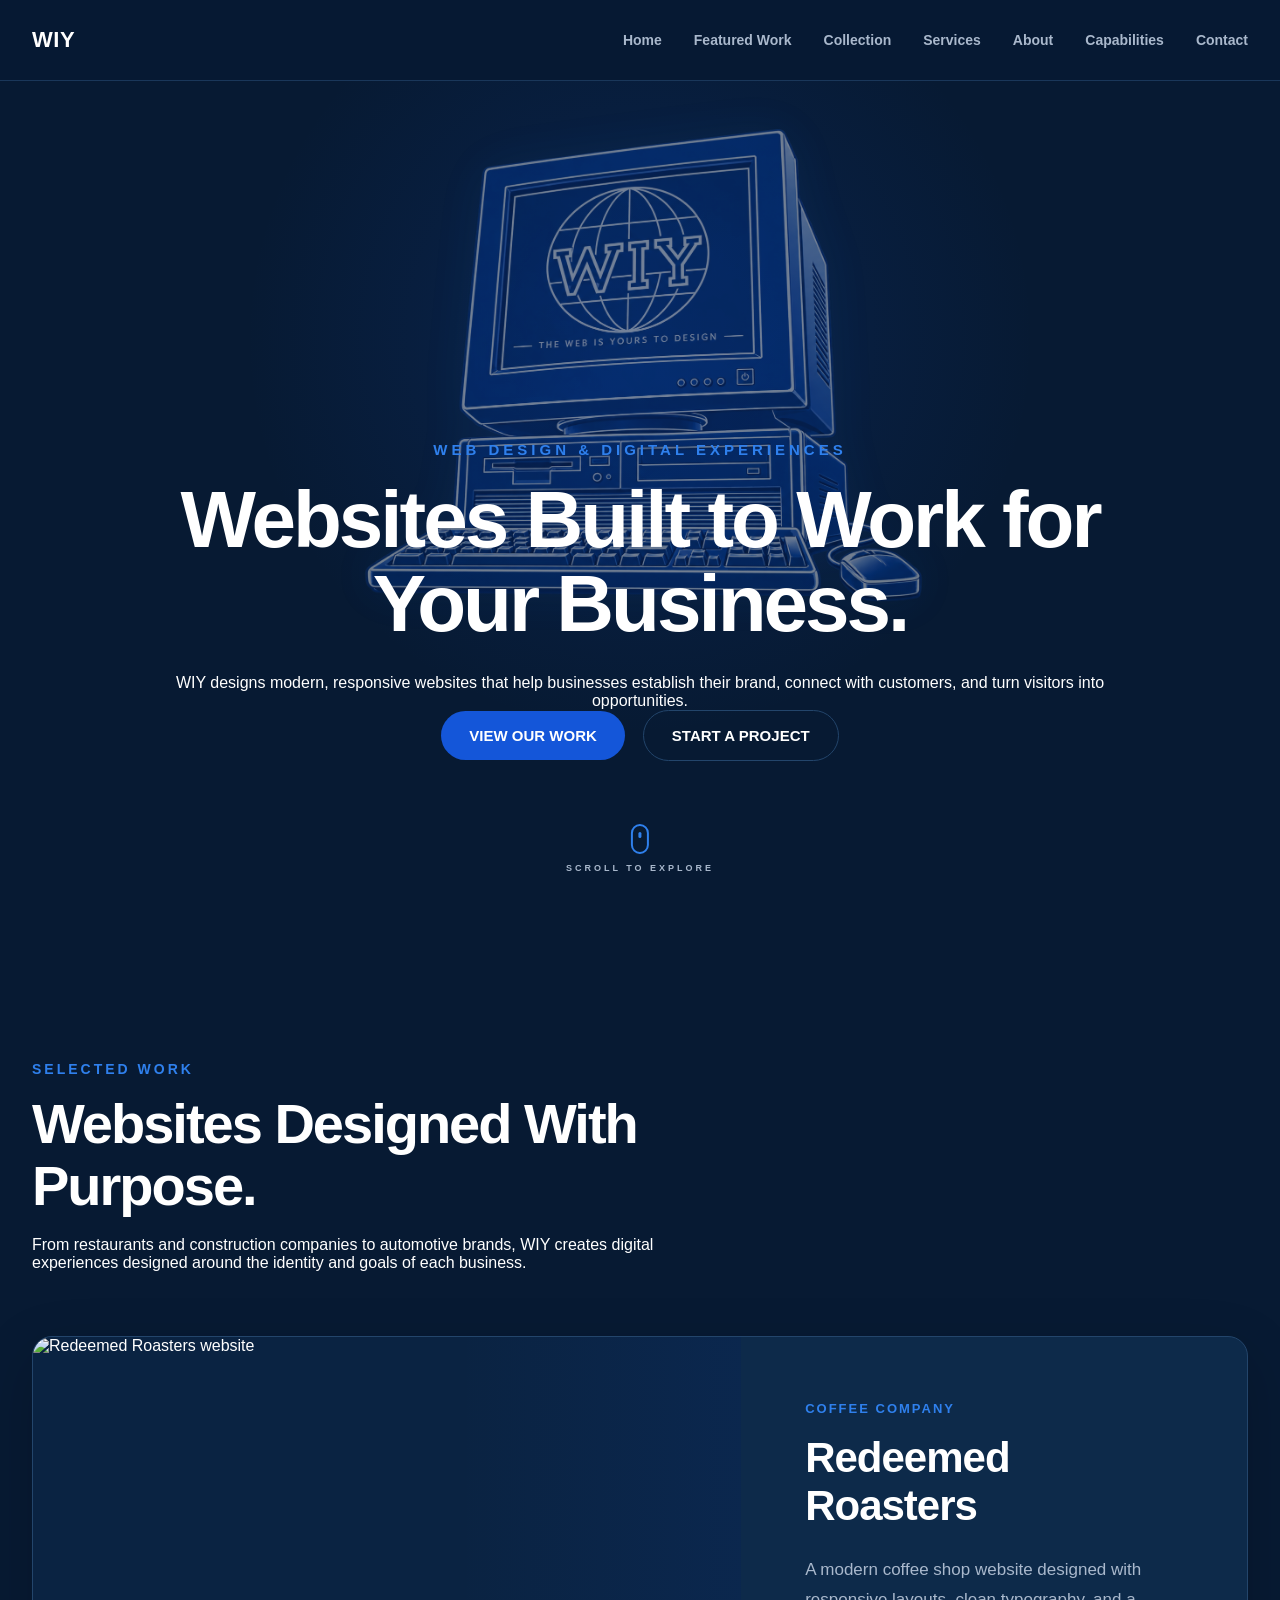
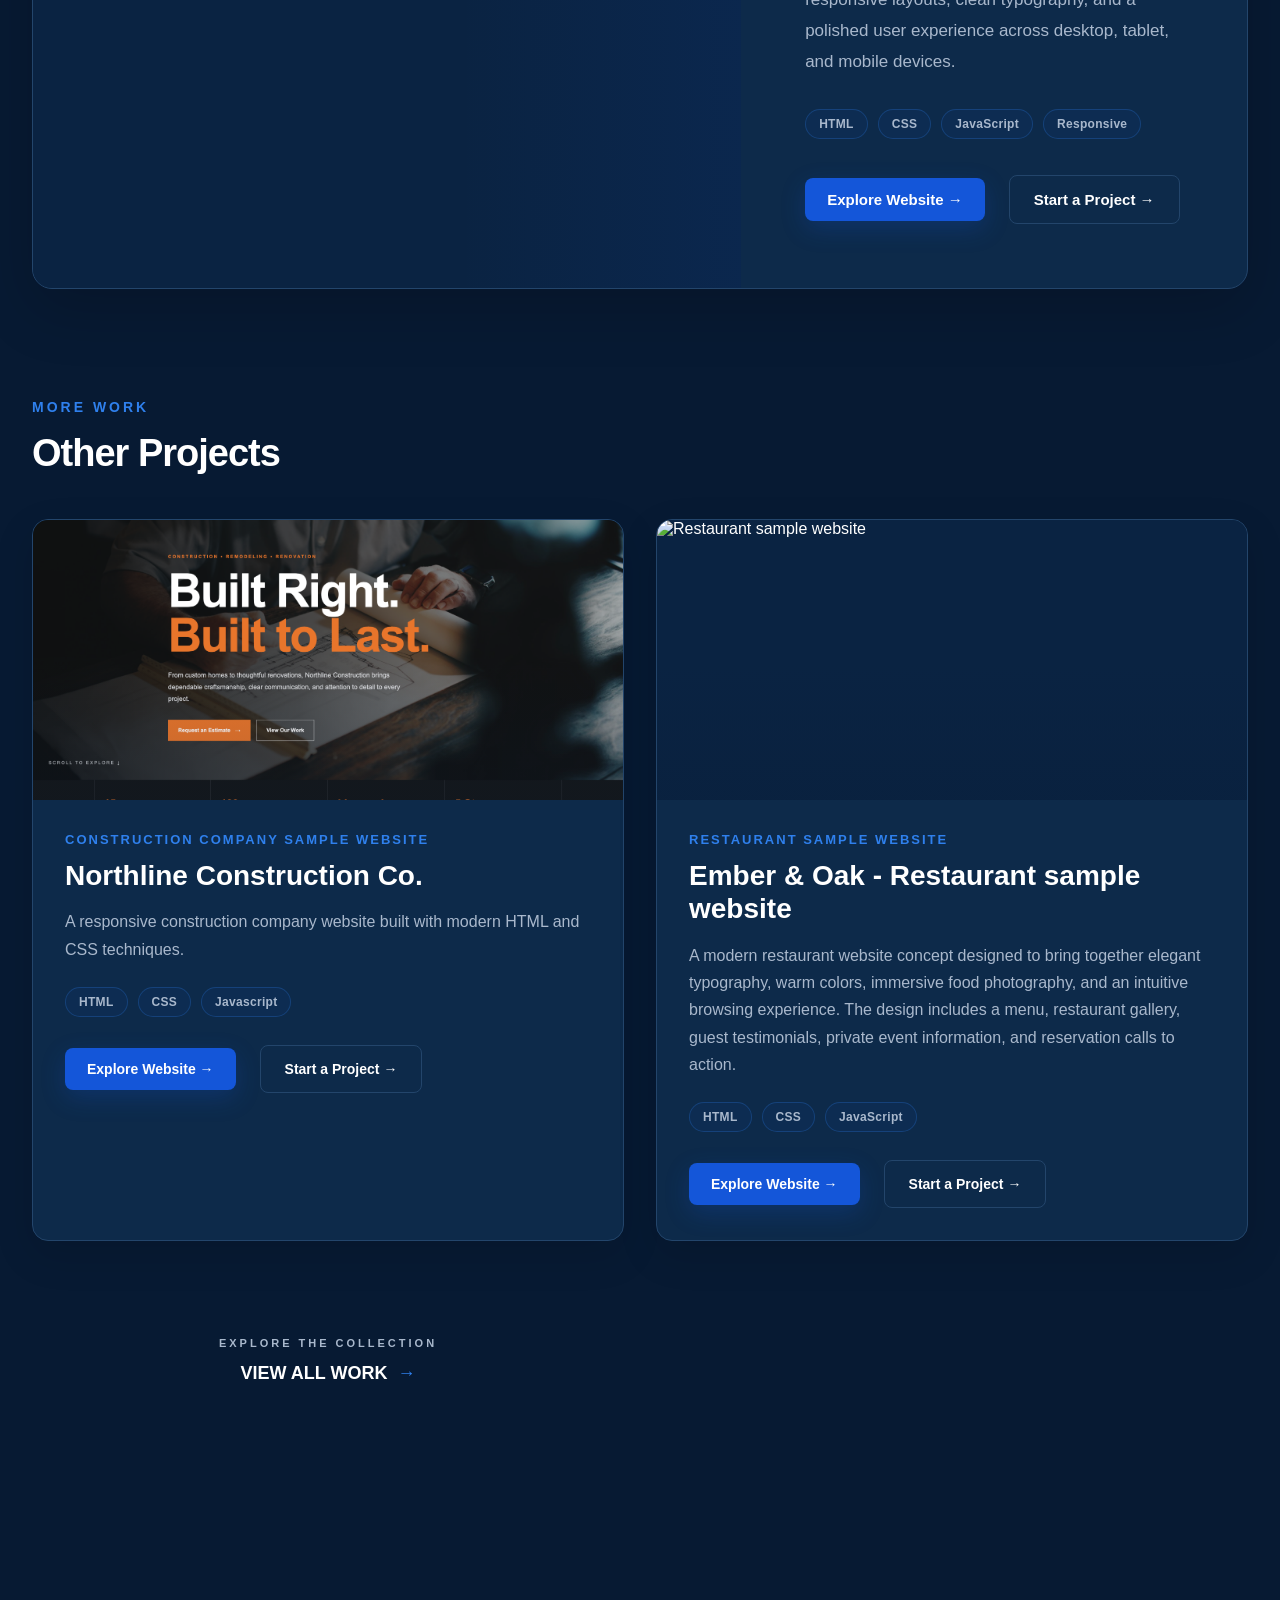
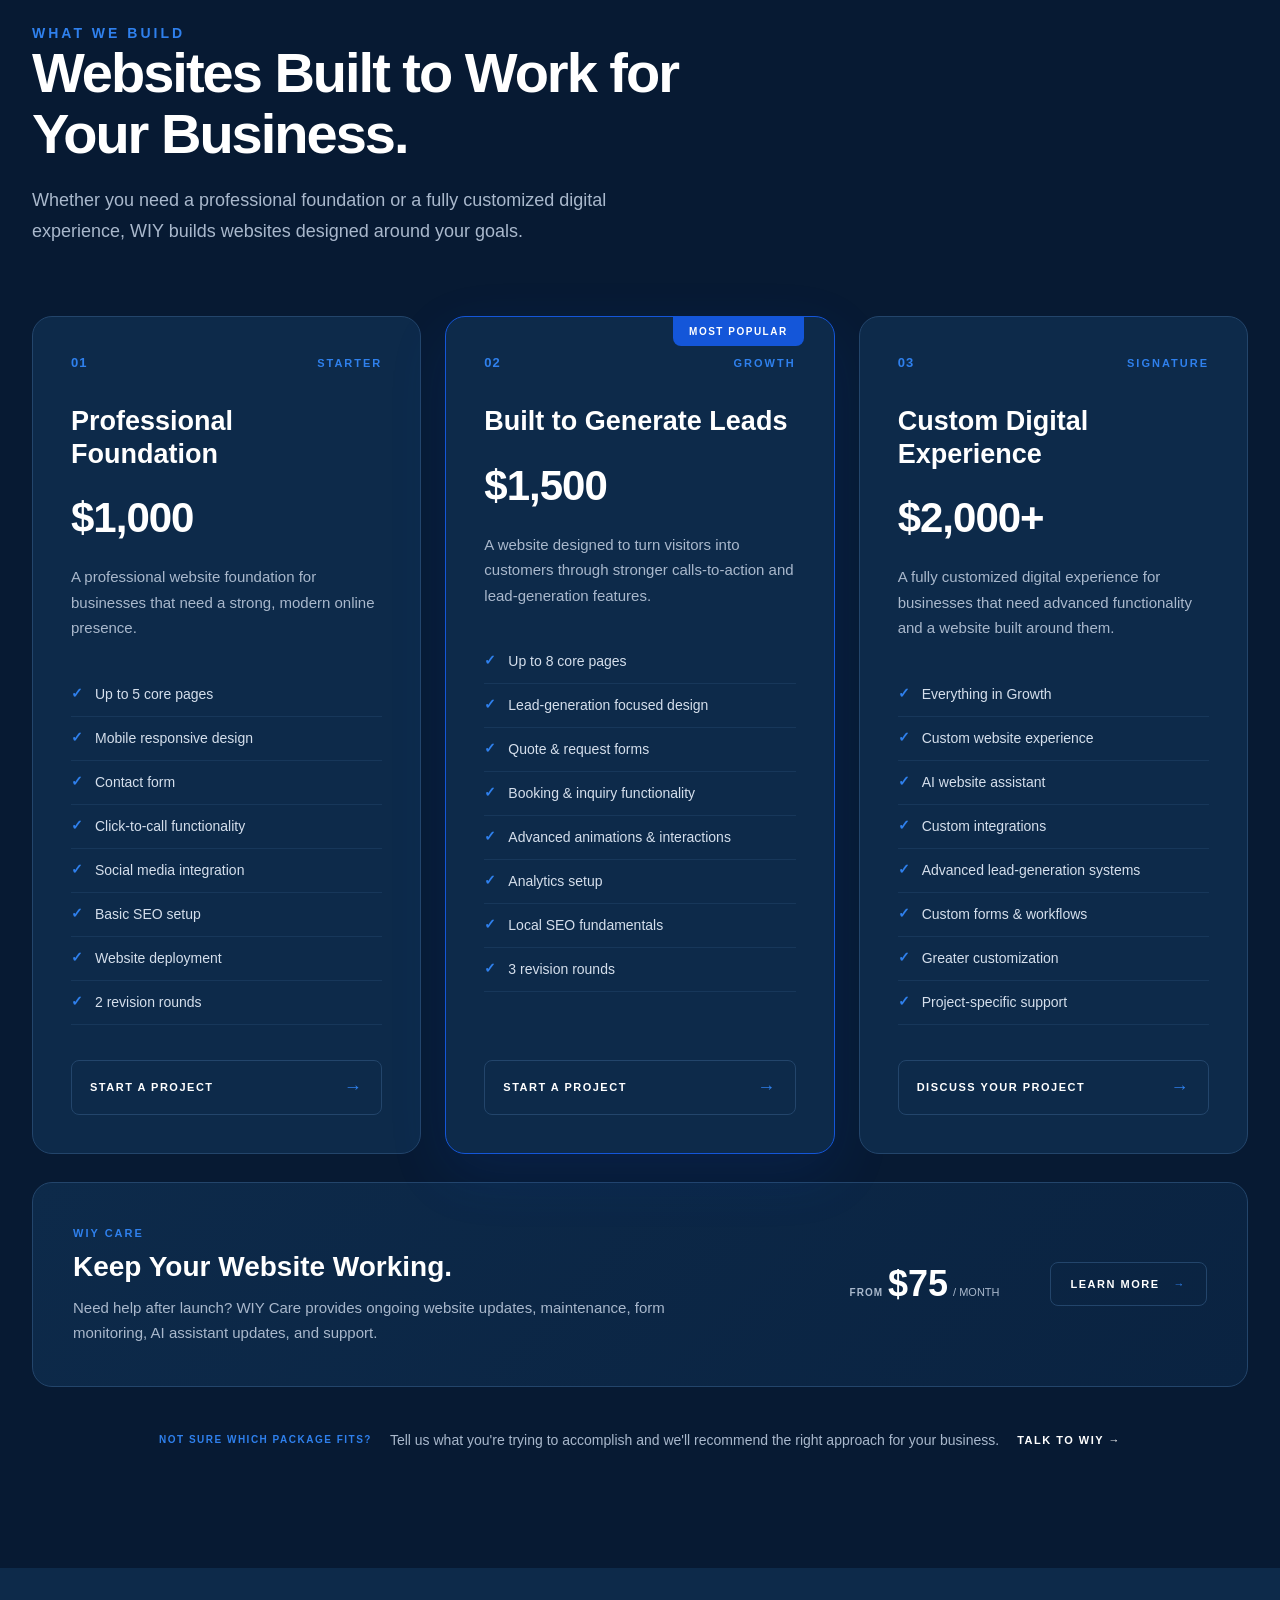
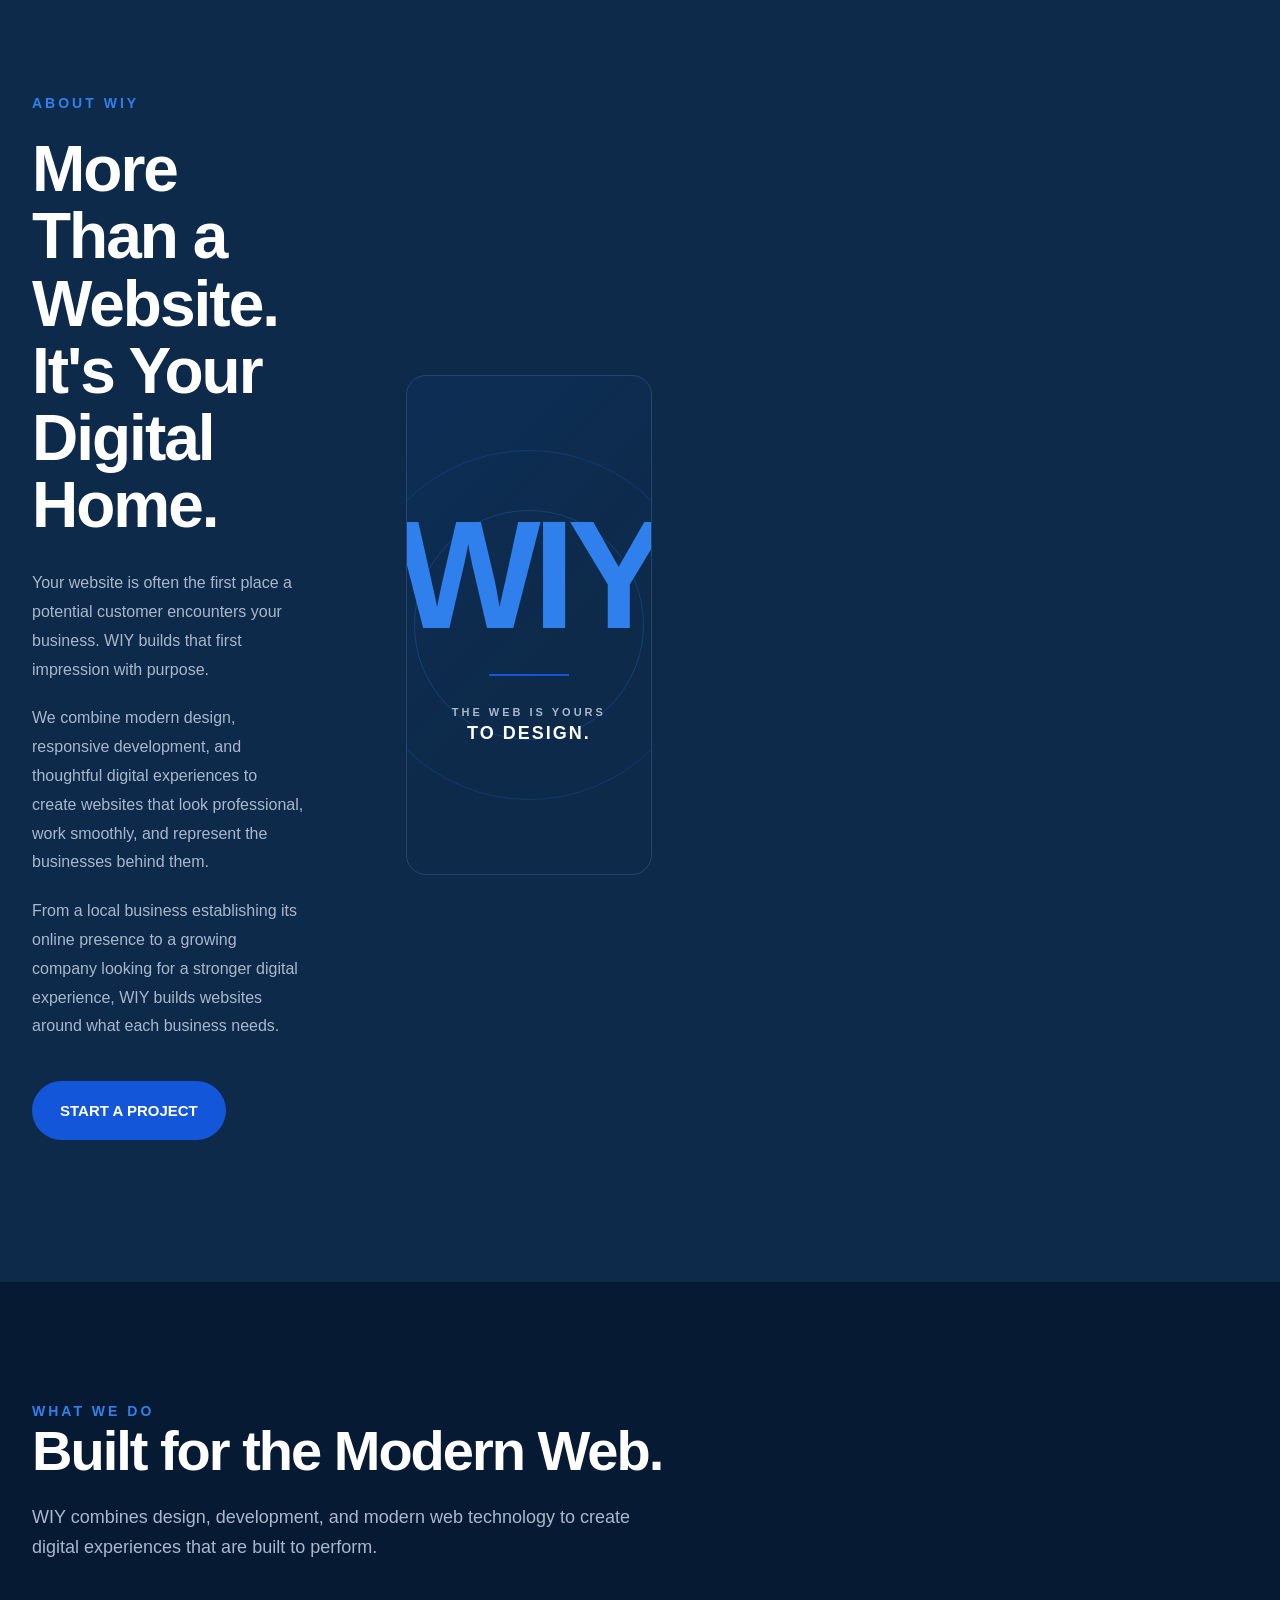
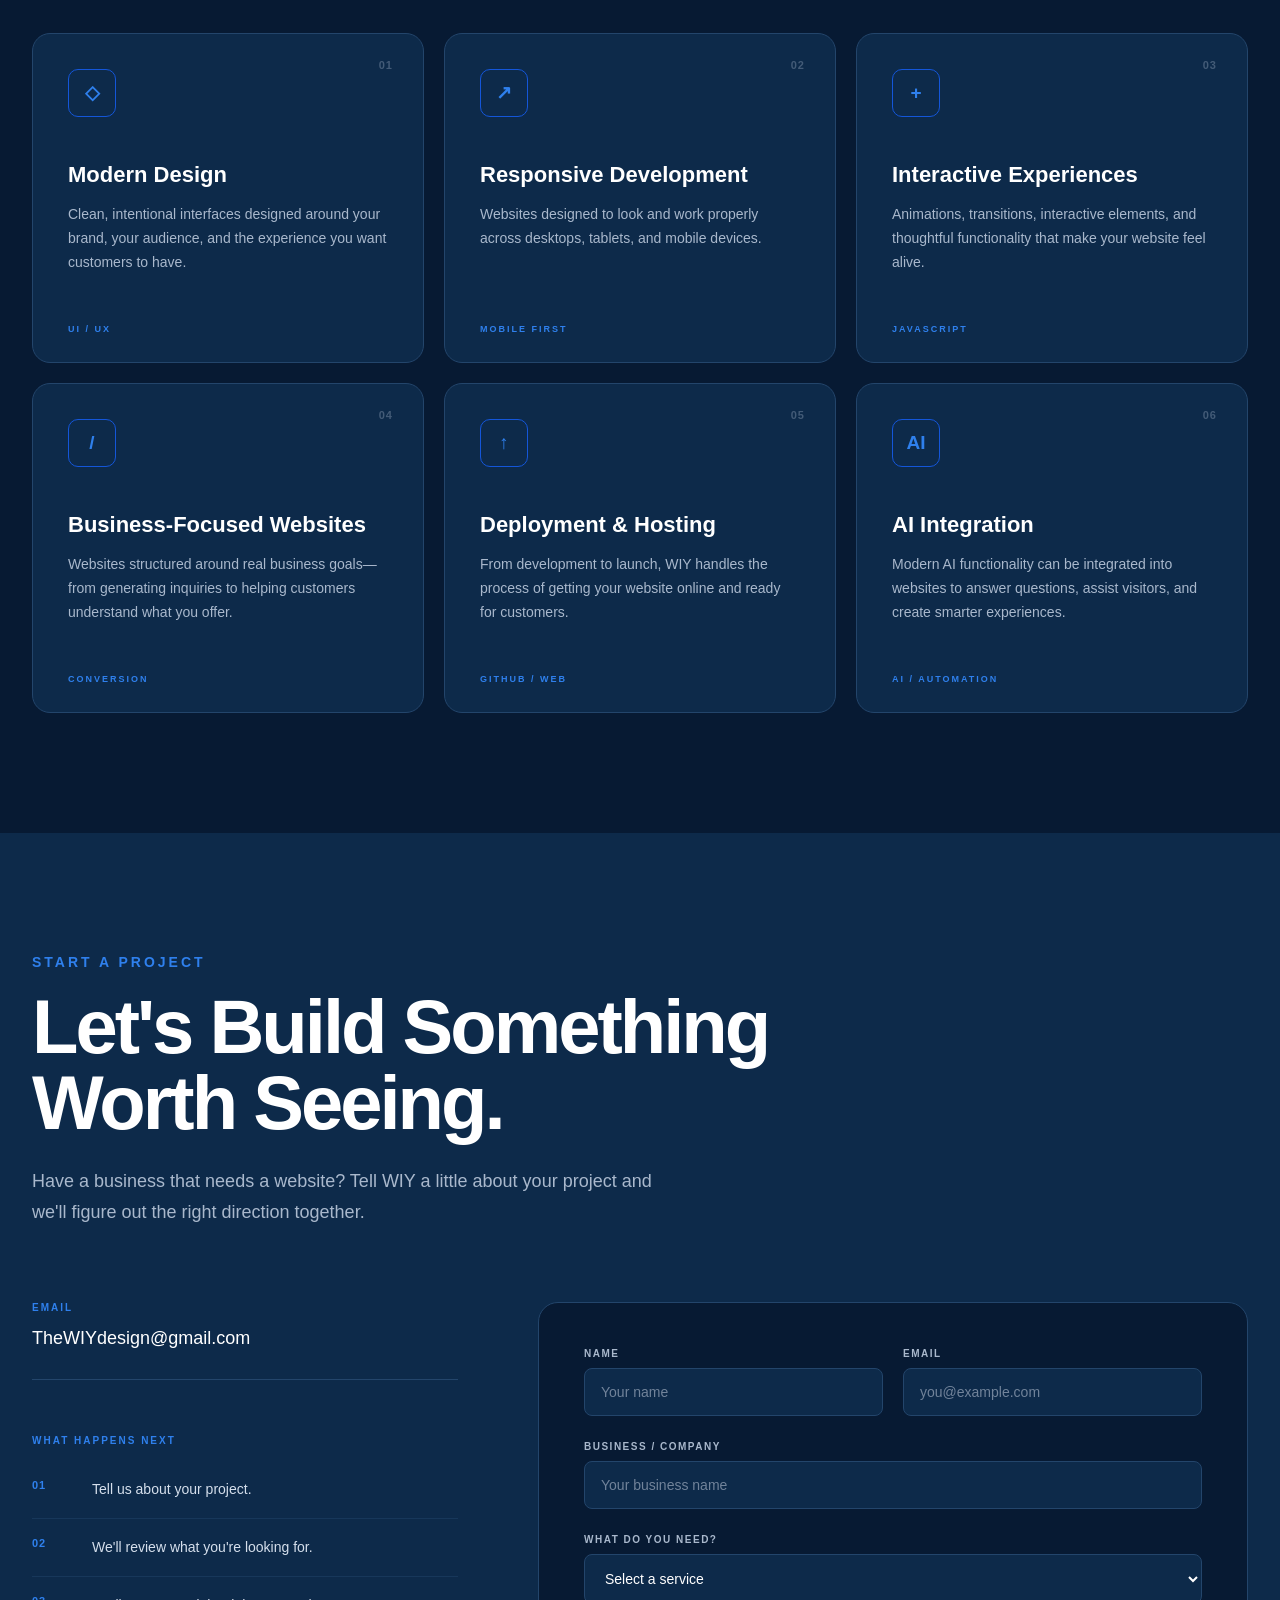
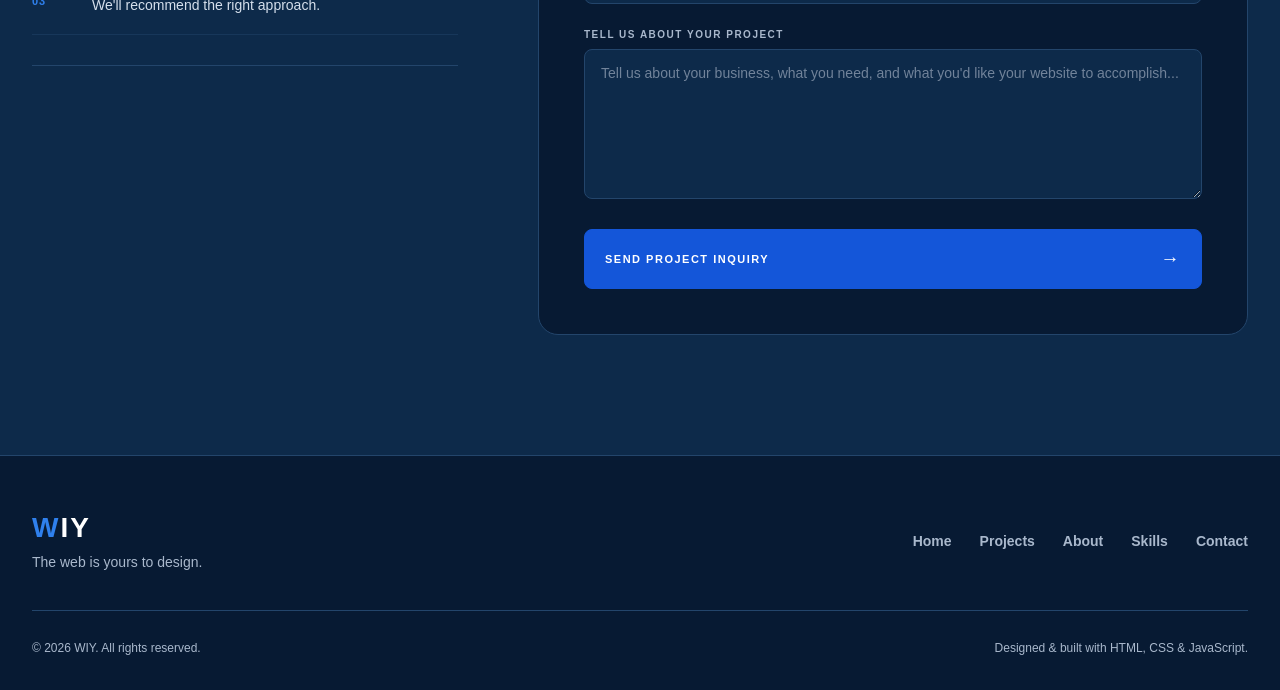
==== commit 0da8db93: "contact, about, and capabilities section" ====
--- a/index.html
+++ b/index.html
@@ -44,7 +44,7 @@
 
                 <a href="#about">About</a>
 
-                <a href="#skills">Skills</a>
+                <a href="#capabilities">Capabilities</a>
 
                 <a href="#contact">Contact</a>
 
@@ -79,7 +79,7 @@
 
         <a href="#about">About</a>
 
-        <a href="#skills">Skills</a>
+        <a href="#capabilities">Capabilities</a>
 
         <a href="#contact">Contact</a>
 
@@ -501,59 +501,59 @@
 
     <div class="container">
 
-        <div class="about__row">
-
-            <!-- About Visual -->
-            <div class="about__visual">
-
-                <div class="about__visual-box">
-
-                    <div class="about__logo-mark">
-                        WIY
-                    </div>
-
-                    <p>
-                        THE WEB IS YOURS TO DESIGN
-                    </p>
-
-                </div>
-
-            </div>
-
-
-            <!-- About Content -->
-            <div class="about__content">
-
-                <p class="section__eyebrow">
-                    ABOUT ME
-                </p>
-
-                <h2>
-                    Building the Web
-                    <span>My Way.</span>
-                </h2>
-
-                <p class="about__text">
-                    I'm a frontend developer focused on creating modern,
-                    responsive websites with clean design and thoughtful
-                    user experiences.
-                </p>
-
-                <p class="about__text">
-                    I enjoy taking an idea from the first concept all the
-                    way to a finished website, combining creativity,
-                    technology, and problem-solving along the way.
-                </p>
-
-                <a href="#skills" class="button button--primary">
-                    Explore My Skills →
-                </a>
-
-            </div>
-
-        </div>
-
-    </div>
+    <div class="about__content">
+
+        <div class="about__text">
+
+            <span class="section__eyebrow">ABOUT WIY</span>
+
+            <h2>More Than a Website.<br>It's Your Digital Home.</h2>
+
+            <p>
+                Your website is often the first place a potential customer
+                encounters your business. WIY builds that first impression
+                with purpose.
+            </p>
+
+            <p>
+                We combine modern design, responsive development, and thoughtful
+                digital experiences to create websites that look professional,
+                work smoothly, and represent the businesses behind them.
+            </p>
+
+            <p>
+                From a local business establishing its online presence to a
+                growing company looking for a stronger digital experience,
+                WIY builds websites around what each business needs.
+            </p>
+
+            <a href="#contact" class="button button--primary">
+                START A PROJECT
+            </a>
+
+        </div>
+
+
+        <div class="about__visual">
+
+            <div class="about__visual-inner">
+
+                <span class="about__visual-number">WIY</span>
+
+                <span class="about__visual-line"></span>
+
+                <div class="about__visual-text">
+                    <span>THE WEB IS YOURS</span>
+                    <strong>TO DESIGN.</strong>
+                </div>
+
+            </div>
+
+        </div>
+
+    </div>
+
+</div>
 
 </section>
 
@@ -561,185 +561,160 @@
 
     <div class="container">
 
-        <div class="section__heading skills__heading">
-
-            <p class="section__eyebrow">
-                MY SKILLS
-            </p>
-
-            <h2>
-                Tools I Use to
-                <span>Build the Web.</span>
-            </h2>
-
-            <p>
-                The technologies and tools I use to turn ideas into
-                responsive, functional, and polished websites.
-            </p>
-
-        </div>
-
-
-        <div class="skills__panel">
-
-            <div class="skills__panel-header">
-
-                <div>
-                    <p class="skills__panel-label">
-                        FRONTEND DEVELOPMENT
-                    </p>
-
-                    <h3>
-                        Core Technologies
-                    </h3>
-                </div>
-
-                <div class="skills__status">
-                    <span></span>
-                    CURRENTLY LEARNING
-                </div>
-
-            </div>
-
-
-            <div class="skills__grid">
-
-                <!-- HTML -->
-
-                <div class="skill__card">
-
-                    <div class="skill__icon">
-                        &lt;/&gt;
-                    </div>
-
-                    <div class="skill__info">
-
-                        <h4>HTML</h4>
-
-                        <p>
-                            Semantic structure and accessible
-                            website foundations.
-                        </p>
-
-                    </div>
-
-                </div>
-
-
-                <!-- CSS -->
-
-                <div class="skill__card">
-
-                    <div class="skill__icon">
-                        #
-                    </div>
-
-                    <div class="skill__info">
-
-                        <h4>CSS</h4>
-
-                        <p>
-                            Responsive layouts, styling,
-                            animations, and visual design.
-                        </p>
-
-                    </div>
-
-                </div>
-
-
-                <!-- JavaScript -->
-
-                <div class="skill__card">
-
-                    <div class="skill__icon skill__icon--js">
-                        JS
-                    </div>
-
-                    <div class="skill__info">
-
-                        <h4>JavaScript</h4>
-
-                        <p>
-                            Interactive features and
-                            dynamic website behavior.
-                        </p>
-
-                    </div>
-
-                </div>
-
-
-                <!-- Responsive Design -->
-
-                <div class="skill__card">
-
-                    <div class="skill__icon">
-                        ↗
-                    </div>
-
-                    <div class="skill__info">
-
-                        <h4>Responsive Design</h4>
-
-                        <p>
-                            Websites designed for desktop,
-                            tablet, and mobile.
-                        </p>
-
-                    </div>
-
-                </div>
-
-
-                <!-- Git -->
-
-                <div class="skill__card">
-
-                    <div class="skill__icon">
-                        Git
-                    </div>
-
-                    <div class="skill__info">
-
-                        <h4>Git</h4>
-
-                        <p>
-                            Version control and organized
-                            development workflows.
-                        </p>
-
-                    </div>
-
-                </div>
-
-
-                <!-- GitHub -->
-
-                <div class="skill__card">
-
-                    <div class="skill__icon">
-                        GH
-                    </div>
-
-                    <div class="skill__info">
-
-                        <h4>GitHub</h4>
-
-                        <p>
-                            Project management, repositories,
-                            and deployment.
-                        </p>
-
-                    </div>
-
-                </div>
-
-            </div>
-
-        </div>
-
-    </div>
+    <div class="section__heading skills__heading">
+        <span class="section__eyebrow">WHAT WE DO</span>
+
+        <h2>Built for the Modern Web.</h2>
+
+        <p>
+            WIY combines design, development, and modern web technology
+            to create digital experiences that are built to perform.
+        </p>
+    </div>
+
+
+    <div class="skills__grid">
+
+        <!-- DESIGN -->
+        <article class="skill-card">
+
+            <span class="skill-card__number">01</span>
+
+            <div class="skill-card__icon">
+                ◇
+            </div>
+
+            <h3>Modern Design</h3>
+
+            <p>
+                Clean, intentional interfaces designed around your brand,
+                your audience, and the experience you want customers to have.
+            </p>
+
+            <span class="skill-card__tag">
+                UI / UX
+            </span>
+
+        </article>
+
+
+        <!-- RESPONSIVE -->
+        <article class="skill-card">
+
+            <span class="skill-card__number">02</span>
+
+            <div class="skill-card__icon">
+                ↗
+            </div>
+
+            <h3>Responsive Development</h3>
+
+            <p>
+                Websites designed to look and work properly across desktops,
+                tablets, and mobile devices.
+            </p>
+
+            <span class="skill-card__tag">
+                MOBILE FIRST
+            </span>
+
+        </article>
+
+
+        <!-- INTERACTION -->
+        <article class="skill-card">
+
+            <span class="skill-card__number">03</span>
+
+            <div class="skill-card__icon">
+                +
+            </div>
+
+            <h3>Interactive Experiences</h3>
+
+            <p>
+                Animations, transitions, interactive elements, and thoughtful
+                functionality that make your website feel alive.
+            </p>
+
+            <span class="skill-card__tag">
+                JAVASCRIPT
+            </span>
+
+        </article>
+
+
+        <!-- BUSINESS -->
+        <article class="skill-card">
+
+            <span class="skill-card__number">04</span>
+
+            <div class="skill-card__icon">
+                /
+            </div>
+
+            <h3>Business-Focused Websites</h3>
+
+            <p>
+                Websites structured around real business goals—from generating
+                inquiries to helping customers understand what you offer.
+            </p>
+
+            <span class="skill-card__tag">
+                CONVERSION
+            </span>
+
+        </article>
+
+
+        <!-- DEPLOYMENT -->
+        <article class="skill-card">
+
+            <span class="skill-card__number">05</span>
+
+            <div class="skill-card__icon">
+                ↑
+            </div>
+
+            <h3>Deployment & Hosting</h3>
+
+            <p>
+                From development to launch, WIY handles the process of getting
+                your website online and ready for customers.
+            </p>
+
+            <span class="skill-card__tag">
+                GITHUB / WEB
+            </span>
+
+        </article>
+
+
+        <!-- AI -->
+        <article class="skill-card">
+
+            <span class="skill-card__number">06</span>
+
+            <div class="skill-card__icon">
+                AI
+            </div>
+
+            <h3>AI Integration</h3>
+
+            <p>
+                Modern AI functionality can be integrated into websites to
+                answer questions, assist visitors, and create smarter experiences.
+            </p>
+
+            <span class="skill-card__tag">
+                AI / AUTOMATION
+            </span>
+
+        </article>
+
+    </div>
+
+</div>
 
 </section>
 
@@ -751,46 +726,168 @@
 
     <div class="container">
 
-        <div class="contact__box">
-
-            <div class="contact__content">
-
-                <p class="section__eyebrow">
-                    GET IN TOUCH
-                </p>
-
-                <h2>
-                    Let's Build Something
-                    <span>Together.</span>
-                </h2>
-
-                <p class="contact__description">
-                    Have a project idea, website concept, or just want
-                    to connect? I'd love to hear from you.
-                </p>
-
-            </div>
-
-
-            <div class="contact__actions">
-
-                <a
-                    href="mailto:TheWIYdesign@gmail.com"
-                    class="contact__button contact__button--primary"
+    <div class="contact__intro">
+        <span class="section__eyebrow">START A PROJECT</span>
+
+        <h2>Let's Build Something<br>Worth Seeing.</h2>
+
+        <p>
+            Have a business that needs a website? Tell WIY a little about
+            your project and we'll figure out the right direction together.
+        </p>
+    </div>
+
+
+    <div class="contact__layout">
+
+        <!-- CONTACT INFO -->
+
+        <div class="contact__info">
+
+            <div class="contact__info-block">
+                <span class="contact__label">EMAIL</span>
+
+                <a href="mailto:TheWIYdesign@gmail.com">
+                    TheWIYdesign@gmail.com
+                </a>
+            </div>
+
+
+            <div class="contact__info-block">
+                <span class="contact__label">WHAT HAPPENS NEXT</span>
+
+                <div class="contact__steps">
+
+                    <div class="contact__step">
+                        <span>01</span>
+                        <p>Tell us about your project.</p>
+                    </div>
+
+                    <div class="contact__step">
+                        <span>02</span>
+                        <p>We'll review what you're looking for.</p>
+                    </div>
+
+                    <div class="contact__step">
+                        <span>03</span>
+                        <p>We'll recommend the right approach.</p>
+                    </div>
+
+                </div>
+            </div>
+
+        </div>
+
+
+        <!-- PROJECT FORM -->
+
+        <div class="contact__form-wrapper">
+
+            <form
+                class="contact__form"
+                action="https://formspree.io/f/YOUR_FORM_ID"
+                method="POST"
+            >
+
+                <div class="contact__form-row">
+
+                    <div class="contact__field">
+                        <label for="name">NAME</label>
+
+                        <input
+                            type="text"
+                            id="name"
+                            name="name"
+                            placeholder="Your name"
+                            required
+                        >
+                    </div>
+
+
+                    <div class="contact__field">
+                        <label for="email">EMAIL</label>
+
+                        <input
+                            type="email"
+                            id="email"
+                            name="email"
+                            placeholder="you@example.com"
+                            required
+                        >
+                    </div>
+
+                </div>
+
+
+                <div class="contact__field">
+                    <label for="business">BUSINESS / COMPANY</label>
+
+                    <input
+                        type="text"
+                        id="business"
+                        name="business"
+                        placeholder="Your business name"
+                    >
+                </div>
+
+
+                <div class="contact__field">
+                    <label for="service">WHAT DO YOU NEED?</label>
+
+                    <select id="service" name="service" required>
+
+                        <option value="" disabled selected>
+                            Select a service
+                        </option>
+
+                        <option value="Starter">
+                            WIY Starter — $1,000
+                        </option>
+
+                        <option value="Growth">
+                            WIY Growth — $1,500
+                        </option>
+
+                        <option value="Signature">
+                            WIY Signature — $2,000+
+                        </option>
+
+                        <option value="Not Sure">
+                            I'm not sure yet
+                        </option>
+
+                    </select>
+                </div>
+
+
+                <div class="contact__field">
+                    <label for="message">TELL US ABOUT YOUR PROJECT</label>
+
+                    <textarea
+                        id="message"
+                        name="message"
+                        rows="6"
+                        placeholder="Tell us about your business, what you need, and what you'd like your website to accomplish..."
+                        required
+                    ></textarea>
+                </div>
+
+
+                <button
+                    type="submit"
+                    class="contact__submit"
                 >
-                    Email Me →
-                </a>
-<a href="contact.html"
-       class="contact__button contact__button--secondary">
-        Start a Project →
-    </a>
-
-                
-            </div>
-
-        </div>
-
-    </div>
+                    SEND PROJECT INQUIRY
+                    <span>→</span>
+                </button>
+
+            </form>
+
+        </div>
+
+    </div>
+
+</div>
 
 </section>
 
--- a/style.css
+++ b/style.css
@@ -4597,4 +4597,665 @@
         flex-direction: column;
         gap: 10px;
     }
-}+}
+
+/* =========================================================
+   ABOUT WIY
+========================================================= */
+
+.about {
+    background: var(--navy-light);
+    padding: 120px 0;
+}
+
+.about__content {
+    display: grid;
+    grid-template-columns: 1fr 0.9fr;
+    gap: 100px;
+    align-items: center;
+}
+
+.about__text {
+    max-width: 650px;
+}
+
+.about__text h2 {
+    color: var(--white);
+    font-size: clamp(42px, 5vw, 68px);
+    line-height: 1.05;
+    letter-spacing: -2px;
+    margin: 18px 0 30px;
+}
+
+.about__text p {
+    color: var(--text-light);
+    font-size: 16px;
+    line-height: 1.8;
+    margin: 0 0 20px;
+}
+
+.about__text .button {
+    margin-top: 20px;
+}
+
+
+/* VISUAL */
+
+.about__visual {
+    min-height: 500px;
+
+    display: flex;
+    align-items: center;
+    justify-content: center;
+
+    background:
+        linear-gradient(
+            135deg,
+            rgba(20, 86, 217, 0.08),
+            transparent 60%
+        );
+
+    border: 1px solid var(--border);
+    border-radius: 20px;
+
+    overflow: hidden;
+    position: relative;
+}
+
+.about__visual::before {
+    content: "";
+
+    position: absolute;
+    width: 350px;
+    height: 350px;
+
+    border: 1px solid rgba(47, 128, 237, 0.18);
+    border-radius: 50%;
+
+    top: 50%;
+    left: 50%;
+
+    transform: translate(-50%, -50%);
+}
+
+.about__visual::after {
+    content: "";
+
+    position: absolute;
+    width: 230px;
+    height: 230px;
+
+    border: 1px solid rgba(47, 128, 237, 0.25);
+    border-radius: 50%;
+
+    top: 50%;
+    left: 50%;
+
+    transform: translate(-50%, -50%);
+}
+
+.about__visual-inner {
+    position: relative;
+    z-index: 2;
+
+    text-align: center;
+}
+
+.about__visual-number {
+    display: block;
+
+    color: var(--blue-bright);
+
+    font-size: clamp(90px, 12vw, 160px);
+    font-weight: 700;
+    line-height: 0.9;
+    letter-spacing: -8px;
+}
+
+.about__visual-line {
+    display: block;
+
+    width: 80px;
+    height: 2px;
+
+    background: var(--blue);
+
+    margin: 30px auto;
+}
+
+.about__visual-text {
+    display: flex;
+    flex-direction: column;
+    gap: 5px;
+}
+
+.about__visual-text span {
+    color: var(--text-light);
+
+    font-size: 11px;
+    font-weight: 700;
+    letter-spacing: 3px;
+}
+
+.about__visual-text strong {
+    color: var(--white);
+
+    font-size: 18px;
+    letter-spacing: 2px;
+}
+
+
+/* RESPONSIVE */
+
+@media (max-width: 900px) {
+
+    .about {
+        padding: 90px 0;
+    }
+
+    .about__content {
+        grid-template-columns: 1fr;
+        gap: 60px;
+    }
+
+    .about__text {
+        max-width: 700px;
+    }
+
+    .about__visual {
+        min-height: 400px;
+    }
+}
+
+
+@media (max-width: 600px) {
+
+    .about__text h2 {
+        font-size: 40px;
+        letter-spacing: -1px;
+    }
+
+    .about__visual {
+        min-height: 330px;
+    }
+
+    .about__visual-number {
+        font-size: 90px;
+    }
+
+    .about__visual::before {
+        width: 250px;
+        height: 250px;
+    }
+
+    .about__visual::after {
+        width: 160px;
+        height: 160px;
+    }
+}
+
+/* =========================================================
+   WIY CAPABILITIES
+========================================================= */
+
+.skills {
+    background: var(--navy);
+    padding: 120px 0;
+}
+
+.skills__heading {
+    max-width: 750px;
+    margin-bottom: 70px;
+}
+
+.skills__heading h2 {
+    margin-bottom: 20px;
+}
+
+.skills__heading p {
+    color: var(--text-light);
+    font-size: 18px;
+    line-height: 1.7;
+    max-width: 650px;
+}
+
+
+/* GRID */
+
+.skills__grid {
+    display: grid;
+    grid-template-columns: repeat(3, 1fr);
+    gap: 20px;
+}
+
+
+/* CARD */
+
+.skill-card {
+    position: relative;
+
+    min-height: 330px;
+
+    padding: 35px;
+
+    background: var(--navy-light);
+    border: 1px solid var(--border);
+    border-radius: 18px;
+
+    overflow: hidden;
+
+    transition:
+        transform 0.3s ease,
+        border-color 0.3s ease,
+        box-shadow 0.3s ease;
+}
+
+.skill-card:hover {
+    transform: translateY(-7px);
+    border-color: var(--blue);
+    box-shadow: 0 20px 50px rgba(0, 0, 0, 0.25);
+}
+
+
+/* NUMBER */
+
+.skill-card__number {
+    position: absolute;
+    top: 25px;
+    right: 30px;
+
+    color: rgba(169, 184, 204, 0.35);
+
+    font-size: 11px;
+    font-weight: 700;
+    letter-spacing: 1px;
+}
+
+
+/* ICON */
+
+.skill-card__icon {
+    display: flex;
+    align-items: center;
+    justify-content: center;
+
+    width: 48px;
+    height: 48px;
+
+    margin-bottom: 45px;
+
+    border: 1px solid var(--blue);
+    border-radius: 10px;
+
+    color: var(--blue-bright);
+
+    font-size: 19px;
+    font-weight: 700;
+
+    transition:
+        background 0.3s ease,
+        color 0.3s ease;
+}
+
+.skill-card:hover .skill-card__icon {
+    background: var(--blue);
+    color: var(--white);
+}
+
+
+/* HEADING */
+
+.skill-card h3 {
+    color: var(--white);
+
+    font-size: 22px;
+    line-height: 1.2;
+
+    margin: 0 0 15px;
+}
+
+
+/* DESCRIPTION */
+
+.skill-card p {
+    color: var(--text-light);
+
+    font-size: 14px;
+    line-height: 1.7;
+
+    margin: 0;
+}
+
+
+/* TAG */
+
+.skill-card__tag {
+    position: absolute;
+    bottom: 28px;
+    left: 35px;
+
+    color: var(--blue-bright);
+
+    font-size: 9px;
+    font-weight: 700;
+    letter-spacing: 2px;
+}
+
+
+/* =========================================================
+   RESPONSIVE
+========================================================= */
+
+@media (max-width: 1000px) {
+
+    .skills__grid {
+        grid-template-columns: repeat(2, 1fr);
+    }
+
+}
+
+
+@media (max-width: 650px) {
+
+    .skills {
+        padding: 90px 0;
+    }
+
+    .skills__grid {
+        grid-template-columns: 1fr;
+    }
+
+    .skill-card {
+        min-height: 300px;
+    }
+
+}
+
+/* =========================================================
+   WIY CONTACT
+========================================================= */
+
+.contact {
+    background: var(--navy-light);
+    padding: 120px 0;
+}
+
+.contact__intro {
+    max-width: 800px;
+    margin-bottom: 75px;
+}
+
+.contact__intro h2 {
+    color: var(--white);
+    font-size: clamp(44px, 6vw, 76px);
+    line-height: 1;
+    letter-spacing: -3px;
+    margin: 18px 0 25px;
+}
+
+.contact__intro p {
+    color: var(--text-light);
+    font-size: 18px;
+    line-height: 1.7;
+    max-width: 650px;
+}
+
+
+/* LAYOUT */
+
+.contact__layout {
+    display: grid;
+    grid-template-columns: 0.75fr 1.25fr;
+    gap: 80px;
+    align-items: start;
+}
+
+
+/* INFO */
+
+.contact__info {
+    display: flex;
+    flex-direction: column;
+    gap: 55px;
+}
+
+.contact__info-block {
+    padding-bottom: 30px;
+    border-bottom: 1px solid var(--border);
+}
+
+.contact__label {
+    display: block;
+
+    color: var(--blue-bright);
+
+    font-size: 10px;
+    font-weight: 700;
+    letter-spacing: 2px;
+
+    margin-bottom: 15px;
+}
+
+.contact__info-block > a {
+    color: var(--white);
+
+    font-size: 18px;
+    text-decoration: none;
+
+    transition: color 0.3s ease;
+}
+
+.contact__info-block > a:hover {
+    color: var(--blue-bright);
+}
+
+
+/* STEPS */
+
+.contact__steps {
+    display: flex;
+    flex-direction: column;
+}
+
+.contact__step {
+    display: grid;
+    grid-template-columns: 45px 1fr;
+    gap: 15px;
+
+    padding: 18px 0;
+
+    border-bottom: 1px solid rgba(35, 69, 107, 0.5);
+}
+
+.contact__step span {
+    color: var(--blue-bright);
+
+    font-size: 11px;
+    font-weight: 700;
+    letter-spacing: 1px;
+}
+
+.contact__step p {
+    color: #D5DFEC;
+
+    font-size: 14px;
+    line-height: 1.5;
+
+    margin: 0;
+}
+
+
+/* FORM */
+
+.contact__form-wrapper {
+    background: var(--navy);
+
+    border: 1px solid var(--border);
+    border-radius: 20px;
+
+    padding: 45px;
+}
+
+.contact__form {
+    display: flex;
+    flex-direction: column;
+    gap: 25px;
+}
+
+.contact__form-row {
+    display: grid;
+    grid-template-columns: 1fr 1fr;
+    gap: 20px;
+}
+
+.contact__field {
+    display: flex;
+    flex-direction: column;
+    gap: 9px;
+}
+
+.contact__field label {
+    color: var(--text-light);
+
+    font-size: 10px;
+    font-weight: 700;
+    letter-spacing: 1.5px;
+}
+
+.contact__field input,
+.contact__field select,
+.contact__field textarea {
+    width: 100%;
+    box-sizing: border-box;
+
+    background: var(--navy-light);
+
+    border: 1px solid var(--border);
+    border-radius: 8px;
+
+    color: var(--white);
+
+    padding: 15px 16px;
+
+    font-family: inherit;
+    font-size: 14px;
+
+    outline: none;
+
+    transition:
+        border-color 0.3s ease,
+        box-shadow 0.3s ease;
+}
+
+.contact__field input::placeholder,
+.contact__field textarea::placeholder {
+    color: #71839A;
+}
+
+.contact__field input:focus,
+.contact__field select:focus,
+.contact__field textarea:focus {
+    border-color: var(--blue);
+    box-shadow: 0 0 0 3px rgba(20, 86, 217, 0.12);
+}
+
+.contact__field select {
+    appearance: auto;
+}
+
+.contact__field textarea {
+    resize: vertical;
+    min-height: 150px;
+}
+
+
+/* SUBMIT */
+
+.contact__submit {
+    display: flex;
+    align-items: center;
+    justify-content: space-between;
+
+    width: 100%;
+
+    margin-top: 5px;
+    padding: 18px 20px;
+
+    background: var(--blue);
+
+    border: 1px solid var(--blue);
+    border-radius: 8px;
+
+    color: var(--white);
+
+    font-family: inherit;
+    font-size: 11px;
+    font-weight: 700;
+    letter-spacing: 1.5px;
+
+    cursor: pointer;
+
+    transition:
+        background 0.3s ease,
+        border-color 0.3s ease;
+}
+
+.contact__submit span {
+    font-size: 19px;
+
+    transition: transform 0.3s ease;
+}
+
+.contact__submit:hover {
+    background: var(--blue-bright);
+    border-color: var(--blue-bright);
+}
+
+.contact__submit:hover span {
+    transform: translateX(5px);
+}
+
+
+/* RESPONSIVE */
+
+@media (max-width: 900px) {
+
+    .contact {
+        padding: 90px 0;
+    }
+
+    .contact__layout {
+        grid-template-columns: 1fr;
+        gap: 60px;
+    }
+
+    .contact__info {
+        display: grid;
+        grid-template-columns: 1fr 1fr;
+        gap: 30px;
+    }
+
+}
+
+
+@media (max-width: 650px) {
+
+    .contact__intro h2 {
+        font-size: 44px;
+        letter-spacing: -1px;
+    }
+
+    .contact__form-wrapper {
+        padding: 25px;
+    }
+
+    .contact__form-row {
+        grid-template-columns: 1fr;
+    }
+
+    .contact__info {
+        grid-template-columns: 1fr;
+    }
+
+}
+
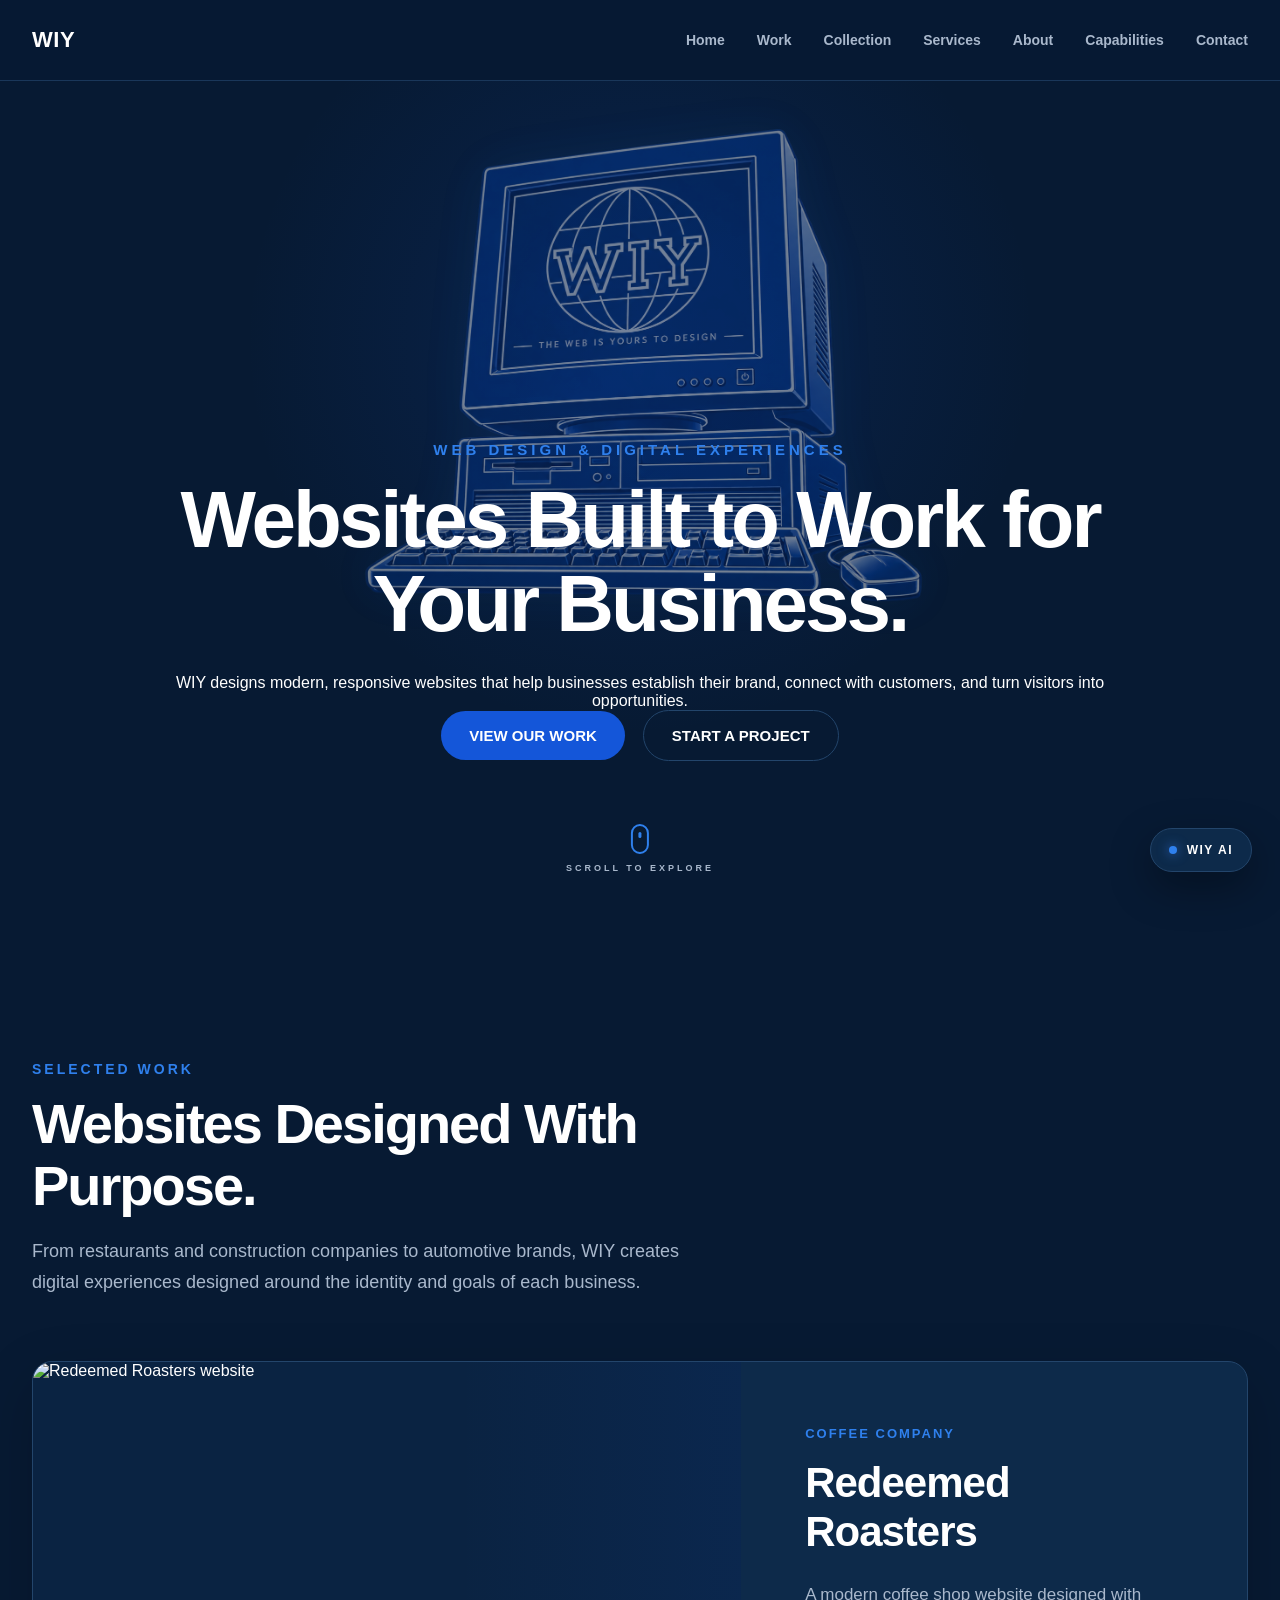
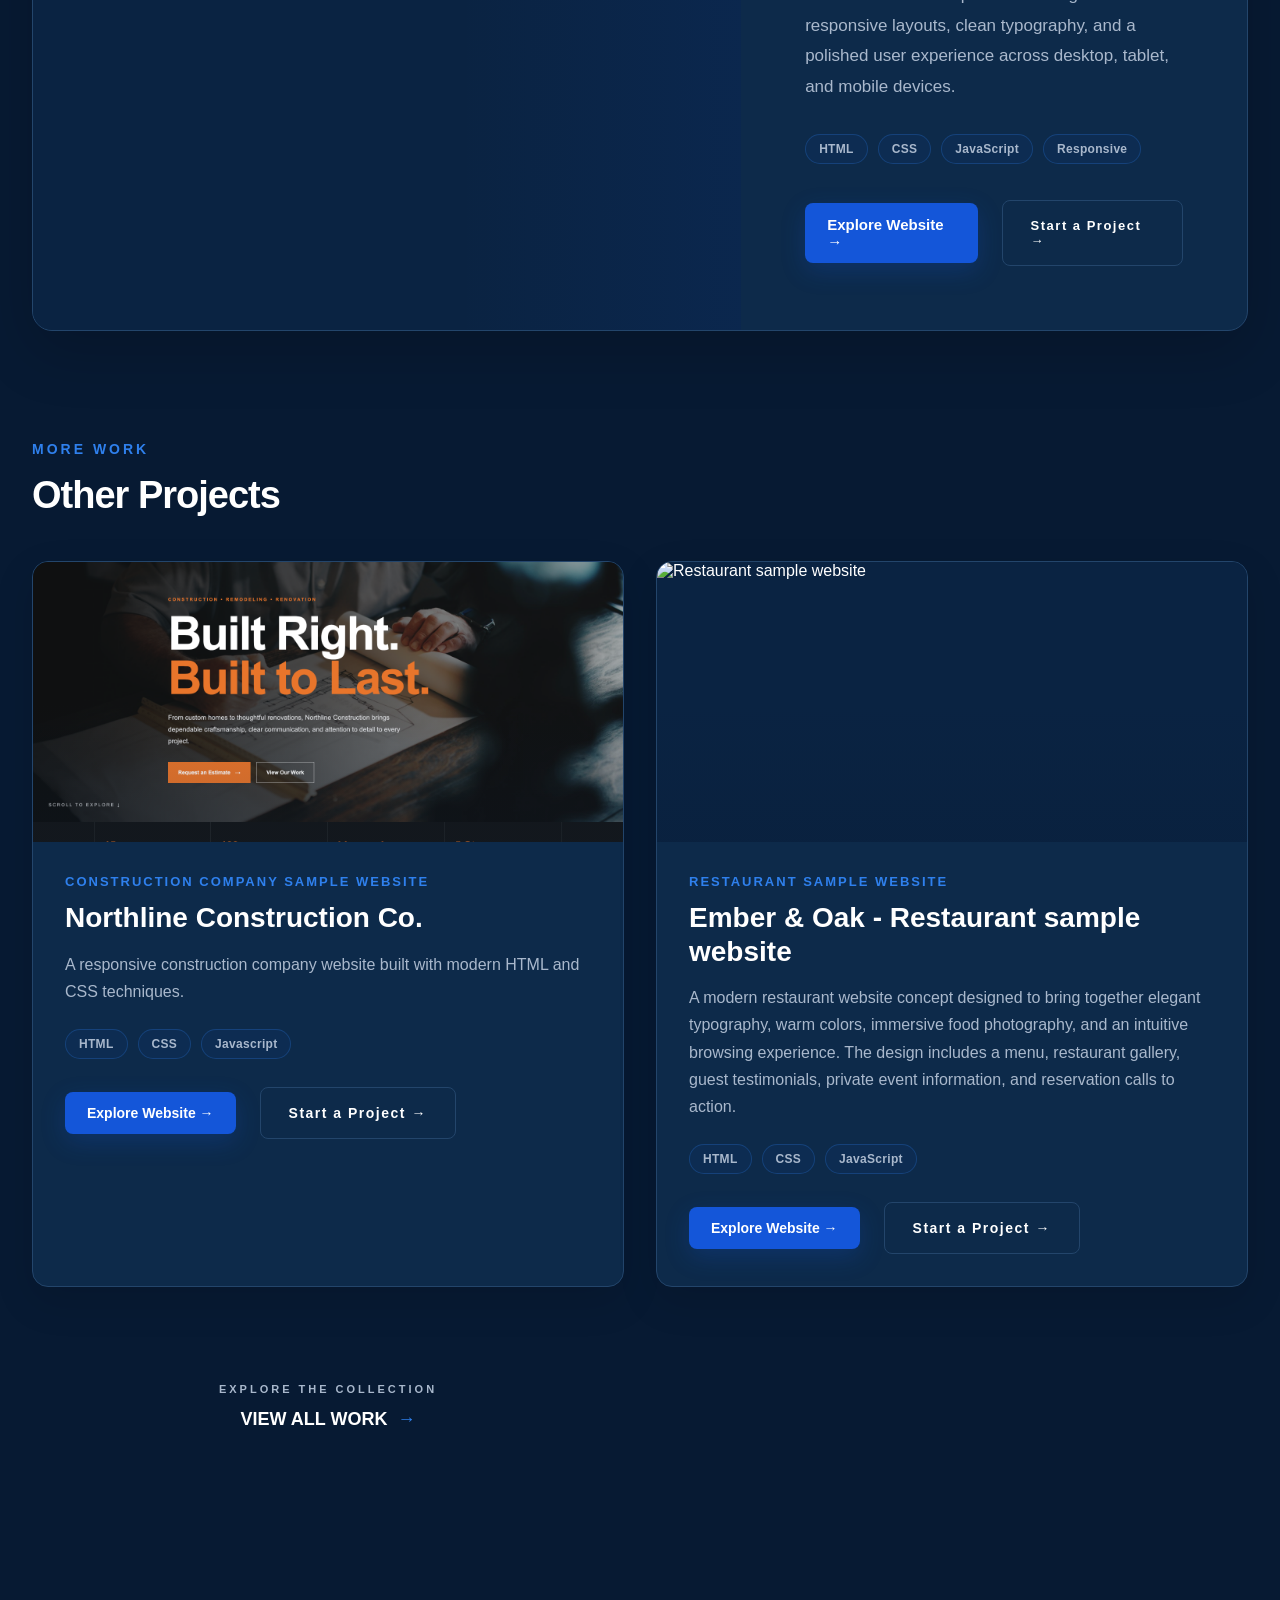
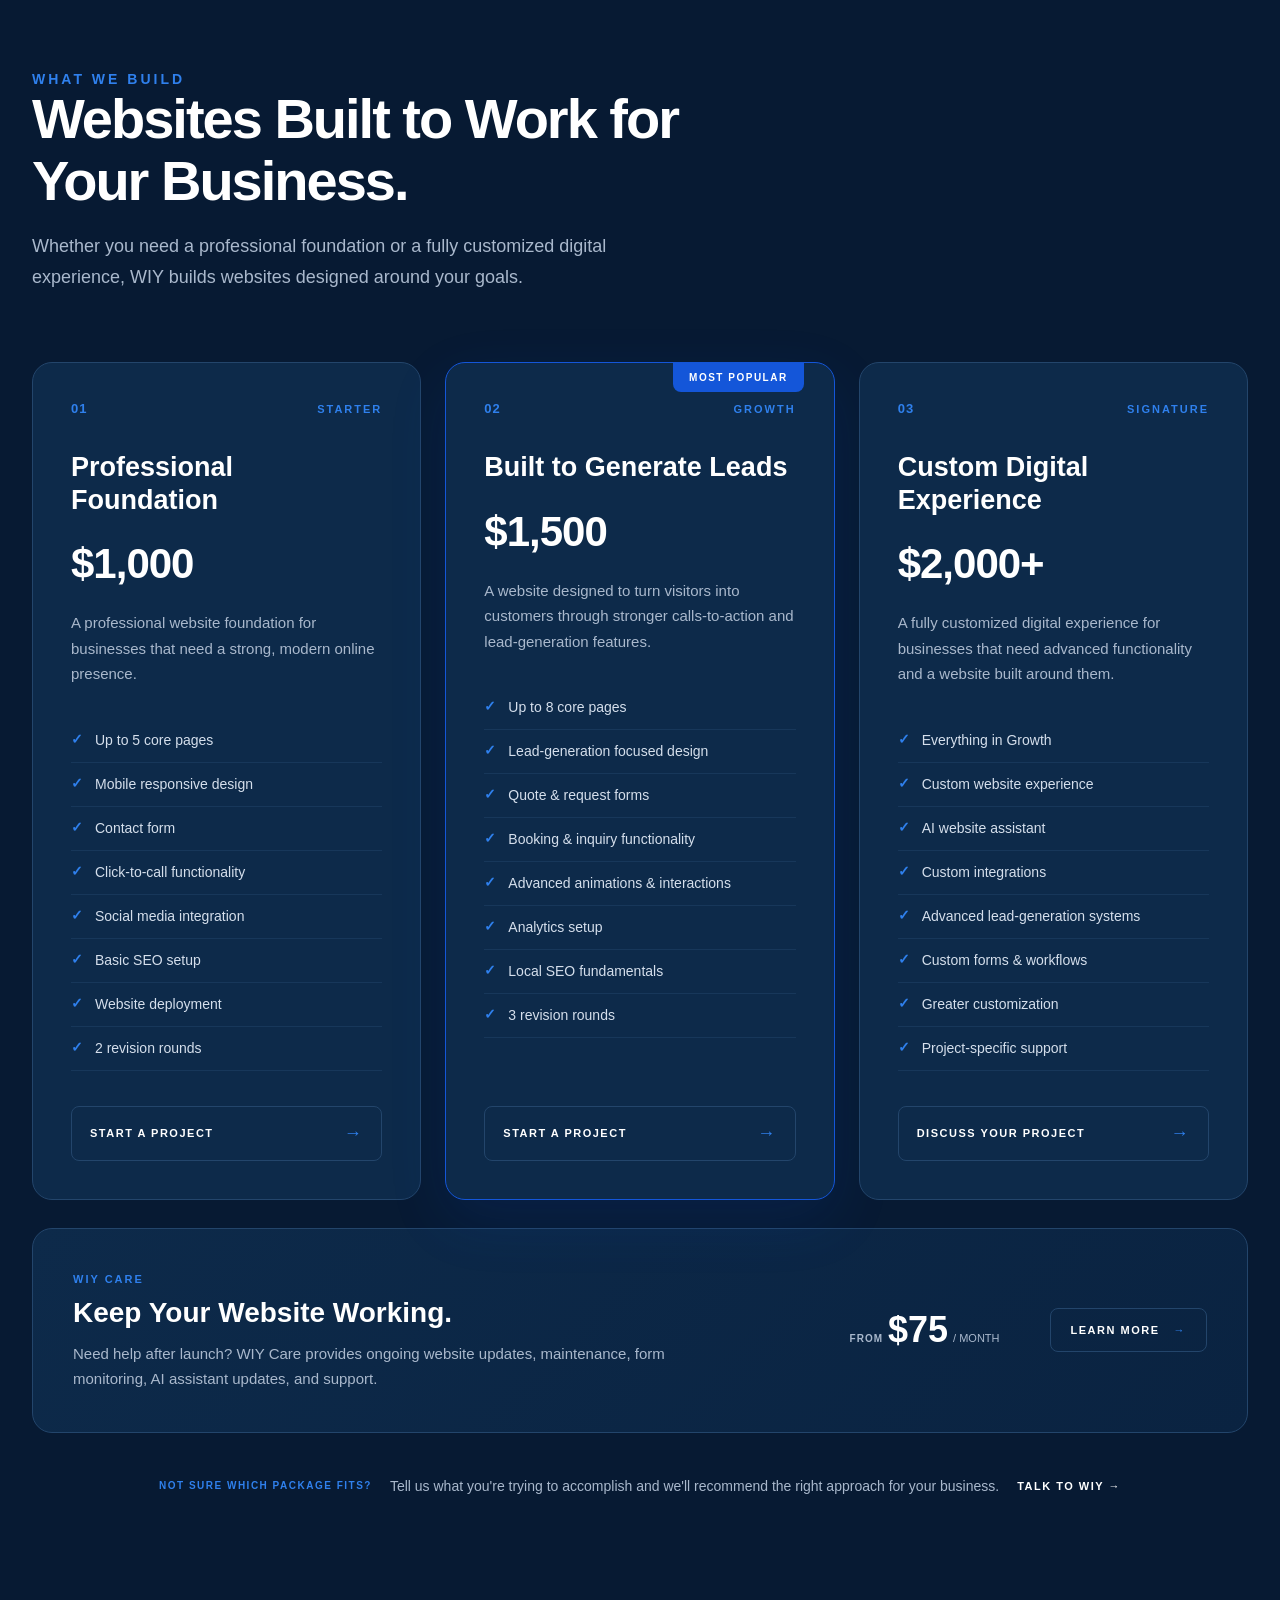
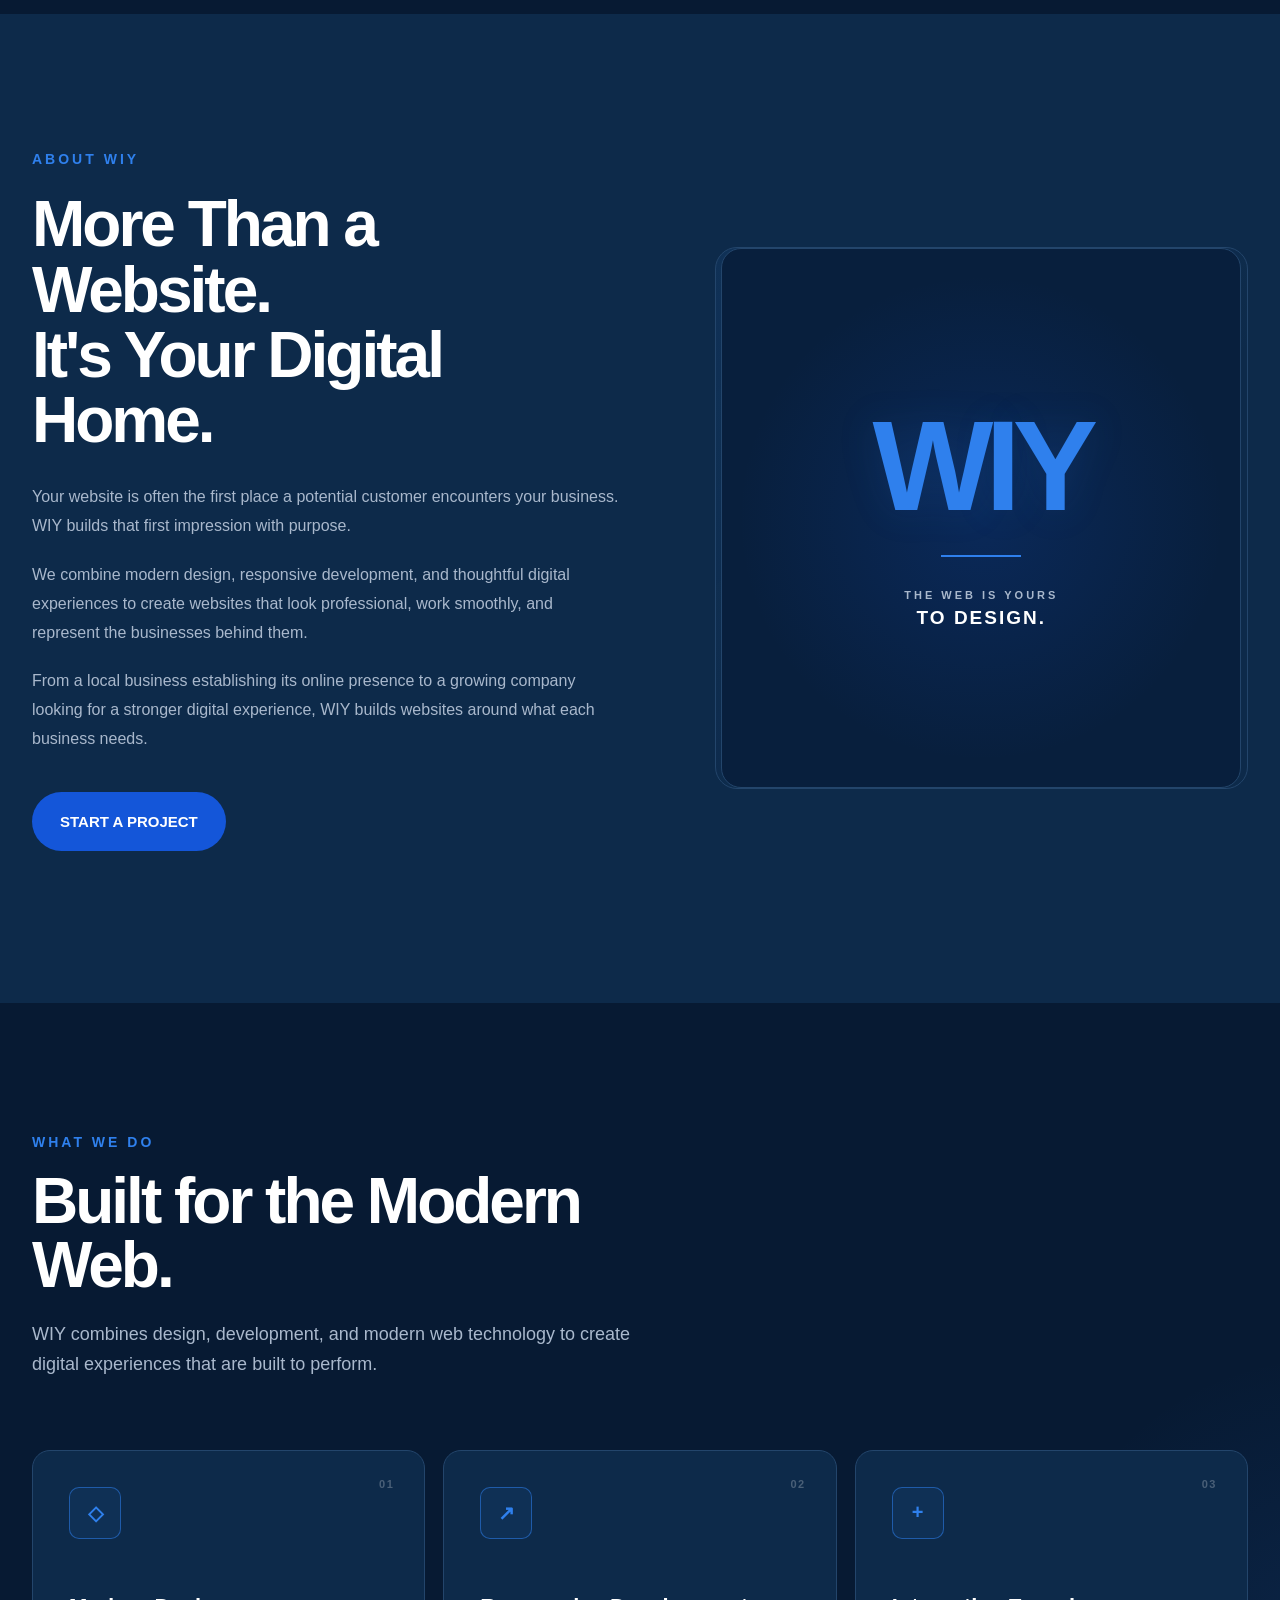
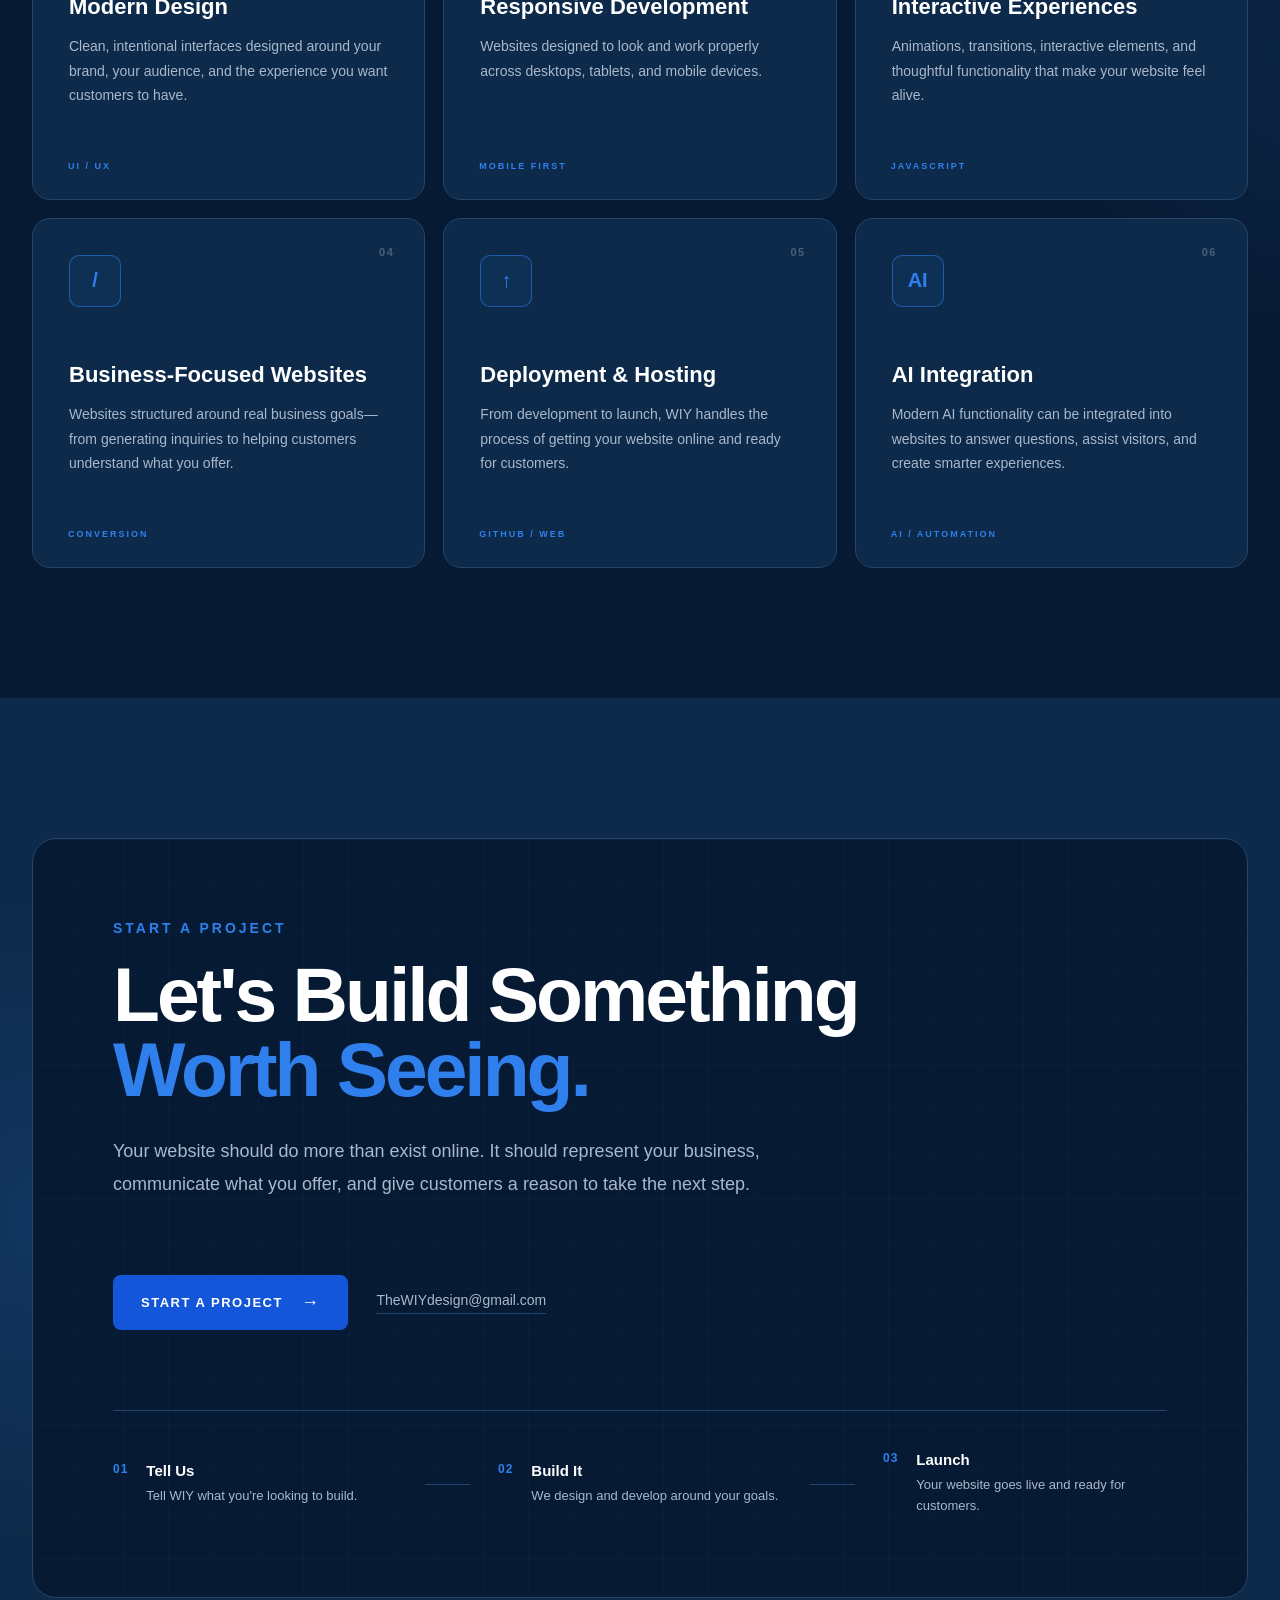
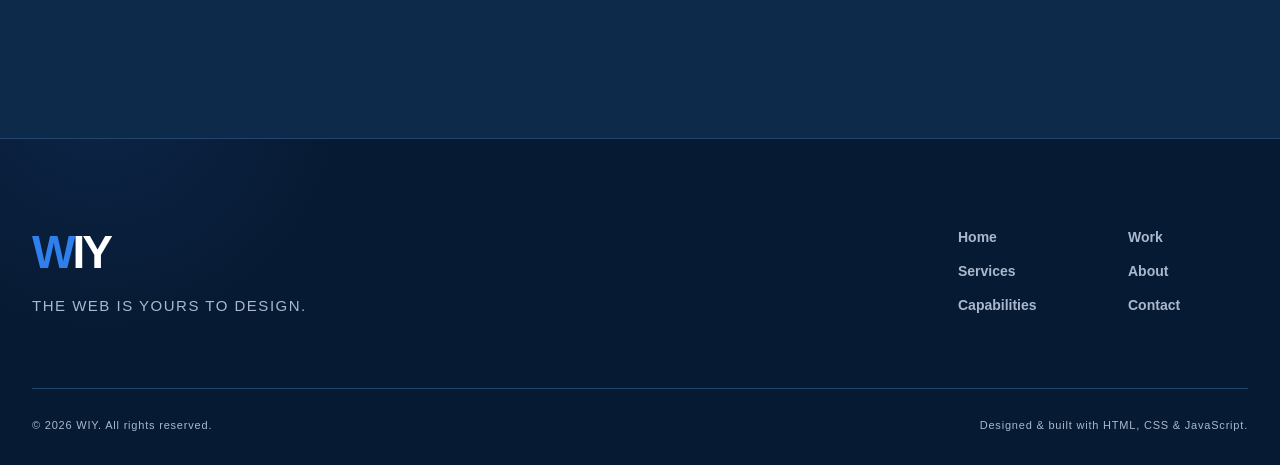
==== commit 949723c7: "Polish and Ai incoorporation" ====
--- a/index.html
+++ b/index.html
@@ -36,7 +36,7 @@
 
                 <a href="#home">Home</a>
 
-                <a href="#projects">Featured Work</a>
+                <a href="#projects">Work</a>
 
                 <a href="collection.html">Collection</a>
 
@@ -44,7 +44,7 @@
 
                 <a href="#about">About</a>
 
-                <a href="#capabilities">Capabilities</a>
+                <a href="#skills">Capabilities</a>
 
                 <a href="#contact">Contact</a>
 
@@ -71,7 +71,7 @@
 
         <a href="#home">Home</a>
 
-        <a href="#projects">Featured Work</a>
+        <a href="#projects">Work</a>
 
         <a href="collection.html">Collection</a>
 
@@ -79,7 +79,7 @@
 
         <a href="#about">About</a>
 
-        <a href="#capabilities">Capabilities</a>
+        <a href="#skills">Capabilities</a>
 
         <a href="#contact">Contact</a>
 
@@ -122,7 +122,7 @@
         VIEW OUR WORK
     </a>
 
-    <a href="#contact" class="button button--secondary">
+    <a href="contact.html" class="button button--secondary">
         START A PROJECT
     </a>
 </div>
@@ -145,7 +145,6 @@
 
         <section class="projects" id="projects">
     <div class="container">
-        <article class="collection__item collection__item--featured"></article>
         <div class="section__heading">
             <p class="section__eyebrow">SELECTED WORK</p>
             <h2>Websites Designed With Purpose.</h2>
@@ -155,7 +154,7 @@
     WIY creates digital experiences designed around the identity and goals
     of each business.
 </p>
-            </p>
+        
         </div>
 
         <div class="projects__featured">
@@ -213,7 +212,7 @@
 
 
     <div class="projects__grid">
-</article>
+
         <!-- Project 2 -->
         <article class="project__card">
 
@@ -367,7 +366,7 @@
                     <li>2 revision rounds</li>
                 </ul>
 
-                <a href="#contact" class="service-card__button">
+                <a href="contact.html" class="service-card__button">
                     START A PROJECT <span>→</span>
                 </a>
             </article>
@@ -407,7 +406,7 @@
                     <li>3 revision rounds</li>
                 </ul>
 
-                <a href="#contact" class="service-card__button">
+                <a href="contact.html" class="service-card__button">
                     START A PROJECT <span>→</span>
                 </a>
             </article>
@@ -443,7 +442,7 @@
                     <li>Project-specific support</li>
                 </ul>
 
-                <a href="#contact" class="service-card__button">
+                <a href="contact.html" class="service-card__button">
                     DISCUSS YOUR PROJECT <span>→</span>
                 </a>
             </article>
@@ -722,172 +721,120 @@
              CONTACT
         ================================================== -->
 
-        <section class="contact" id="contact">
+       <!-- =================================================
+     FINAL CTA / CONTACT
+================================================== -->
+
+<section class="contact" id="contact">
 
     <div class="container">
 
-    <div class="contact__intro">
-        <span class="section__eyebrow">START A PROJECT</span>
-
-        <h2>Let's Build Something<br>Worth Seeing.</h2>
-
-        <p>
-            Have a business that needs a website? Tell WIY a little about
-            your project and we'll figure out the right direction together.
-        </p>
-    </div>
-
-
-    <div class="contact__layout">
-
-        <!-- CONTACT INFO -->
-
-        <div class="contact__info">
-
-            <div class="contact__info-block">
-                <span class="contact__label">EMAIL</span>
-
-                <a href="mailto:TheWIYdesign@gmail.com">
+        <div class="contact__inner">
+
+            <!-- TOP CONTENT -->
+
+            <div class="contact__intro">
+
+                <span class="section__eyebrow">
+                    START A PROJECT
+                </span>
+
+                <h2>
+                    Let's Build Something
+                    <span>Worth Seeing.</span>
+                </h2>
+
+                <p>
+                    Your website should do more than exist online.
+                    It should represent your business, communicate what
+                    you offer, and give customers a reason to take the
+                    next step.
+                </p>
+
+            </div>
+
+
+            <!-- ACTIONS -->
+
+            <div class="contact__actions">
+
+                <a
+                    href="contact.html"
+                    class="contact__button contact__button--primary"
+                >
+                    START A PROJECT
+                    <span>→</span>
+                </a>
+
+                <a
+                    href="mailto:TheWIYdesign@gmail.com"
+                    class="contact__email"
+                >
                     TheWIYdesign@gmail.com
                 </a>
-            </div>
-
-
-            <div class="contact__info-block">
-                <span class="contact__label">WHAT HAPPENS NEXT</span>
-
-                <div class="contact__steps">
-
-                    <div class="contact__step">
-                        <span>01</span>
-                        <p>Tell us about your project.</p>
+
+            </div>
+
+
+            <!-- PROCESS -->
+
+            <div class="contact__process">
+
+                <div class="contact__process-item">
+
+                    <span>01</span>
+
+                    <div>
+                        <strong>Tell Us</strong>
+
+                        <p>
+                            Tell WIY what you're looking to build.
+                        </p>
                     </div>
 
-                    <div class="contact__step">
-                        <span>02</span>
-                        <p>We'll review what you're looking for.</p>
+                </div>
+
+
+                <div class="contact__process-line"></div>
+
+
+                <div class="contact__process-item">
+
+                    <span>02</span>
+
+                    <div>
+                        <strong>Build It</strong>
+
+                        <p>
+                            We design and develop around your goals.
+                        </p>
                     </div>
 
-                    <div class="contact__step">
-                        <span>03</span>
-                        <p>We'll recommend the right approach.</p>
+                </div>
+
+
+                <div class="contact__process-line"></div>
+
+
+                <div class="contact__process-item">
+
+                    <span>03</span>
+
+                    <div>
+                        <strong>Launch</strong>
+
+                        <p>
+                            Your website goes live and ready for customers.
+                        </p>
                     </div>
 
                 </div>
-            </div>
-
-        </div>
-
-
-        <!-- PROJECT FORM -->
-
-        <div class="contact__form-wrapper">
-
-            <form
-                class="contact__form"
-                action="https://formspree.io/f/YOUR_FORM_ID"
-                method="POST"
-            >
-
-                <div class="contact__form-row">
-
-                    <div class="contact__field">
-                        <label for="name">NAME</label>
-
-                        <input
-                            type="text"
-                            id="name"
-                            name="name"
-                            placeholder="Your name"
-                            required
-                        >
-                    </div>
-
-
-                    <div class="contact__field">
-                        <label for="email">EMAIL</label>
-
-                        <input
-                            type="email"
-                            id="email"
-                            name="email"
-                            placeholder="you@example.com"
-                            required
-                        >
-                    </div>
-
-                </div>
-
-
-                <div class="contact__field">
-                    <label for="business">BUSINESS / COMPANY</label>
-
-                    <input
-                        type="text"
-                        id="business"
-                        name="business"
-                        placeholder="Your business name"
-                    >
-                </div>
-
-
-                <div class="contact__field">
-                    <label for="service">WHAT DO YOU NEED?</label>
-
-                    <select id="service" name="service" required>
-
-                        <option value="" disabled selected>
-                            Select a service
-                        </option>
-
-                        <option value="Starter">
-                            WIY Starter — $1,000
-                        </option>
-
-                        <option value="Growth">
-                            WIY Growth — $1,500
-                        </option>
-
-                        <option value="Signature">
-                            WIY Signature — $2,000+
-                        </option>
-
-                        <option value="Not Sure">
-                            I'm not sure yet
-                        </option>
-
-                    </select>
-                </div>
-
-
-                <div class="contact__field">
-                    <label for="message">TELL US ABOUT YOUR PROJECT</label>
-
-                    <textarea
-                        id="message"
-                        name="message"
-                        rows="6"
-                        placeholder="Tell us about your business, what you need, and what you'd like your website to accomplish..."
-                        required
-                    ></textarea>
-                </div>
-
-
-                <button
-                    type="submit"
-                    class="contact__submit"
-                >
-                    SEND PROJECT INQUIRY
-                    <span>→</span>
-                </button>
-
-            </form>
-
-        </div>
-
-    </div>
-
-</div>
+
+            </div>
+
+        </div>
+
+    </div>
 
 </section>
 
@@ -921,11 +868,13 @@
 
                 <a href="#home">Home</a>
 
-                <a href="#projects">Projects</a>
+                <a href="#projects">Work</a>
+
+                <a href="#services">Services</a>
 
                 <a href="#about">About</a>
 
-                <a href="#skills">Skills</a>
+                <a href="#skills">Capabilities</a>
 
                 <a href="#contact">Contact</a>
 
@@ -950,6 +899,103 @@
 
 </footer>
 
+<!-- =====================================================
+     WIY ASSISTANT
+===================================================== -->
+
+<button
+    class="wiy-ai-button"
+    id="wiyAiButton"
+    aria-label="Open WIY Assistant"
+>
+    <span class="wiy-ai-button__dot"></span>
+    WIY AI
+</button>
+
+
+<div class="wiy-ai" id="wiyAi" aria-hidden="true">
+
+    <div class="wiy-ai__header">
+
+        <div class="wiy-ai__title">
+
+            <span class="wiy-ai__eyebrow">
+                THE WEB IS YOURS TO DESIGN
+            </span>
+
+            <h3>WIY Assistant</h3>
+
+        </div>
+
+        <button
+            class="wiy-ai__close"
+            id="wiyAiClose"
+            aria-label="Close WIY Assistant"
+        >
+            ×
+        </button>
+
+    </div>
+
+
+    <div class="wiy-ai__messages" id="wiyAiMessages">
+
+        <div class="wiy-ai__message wiy-ai__message--bot">
+
+            <span class="wiy-ai__label">
+                WIY AI
+            </span>
+
+            <p>
+                Hey — welcome to WIY. What are you looking to build?
+            </p>
+
+        </div>
+
+
+        <div class="wiy-ai__suggestions" id="wiyAiSuggestions">
+
+            <button type="button" data-question="What does WIY do?">
+                What does WIY do?
+            </button>
+
+            <button type="button" data-question="How much does a website cost?">
+                Website pricing?
+            </button>
+
+            <button type="button" data-question="Which WIY package is right for me?">
+                Which package is right for me?
+            </button>
+
+            <button type="button" data-question="What can WIY build?">
+                What can WIY build?
+            </button>
+
+        </div>
+
+    </div>
+
+
+    <form class="wiy-ai__form" id="wiyAiForm">
+
+        <input
+            type="text"
+            id="wiyAiInput"
+            placeholder="Ask WIY..."
+            autocomplete="off"
+            aria-label="Ask WIY Assistant"
+        >
+
+        <button
+            type="submit"
+            aria-label="Send message"
+        >
+            →
+        </button>
+
+    </form>
+
+</div>
 
     <script src="script.js"></script>
 
--- a/style.css
+++ b/style.css
@@ -1627,6 +1627,7 @@
     width: 100%;
     display: flex;
     justify-content: center;
+    transform: translateY(20px);
 }
 
 
@@ -4695,10 +4696,28 @@
 }
 
 .about__visual-inner {
+    width: 100%;
+    max-width: 520px;
+    min-height: 540px;
+
+    display: flex;
+    flex-direction: column;
+    align-items: center;
+    justify-content: center;
+
     position: relative;
-    z-index: 2;
-
-    text-align: center;
+
+    background:
+        radial-gradient(
+            circle at center,
+            rgba(20, 86, 217, 0.18),
+            transparent 65%
+        ),
+        #081f3d;
+
+    border: 1px solid var(--border);
+    border-radius: 20px;
+    overflow: hidden;
 }
 
 .about__visual-number {
@@ -5259,3 +5278,1934 @@
 
 }
 
+/* =========================================================
+   FINAL CTA / CONTACT
+========================================================= */
+
+.contact {
+    position: relative;
+
+    width: 100%;
+
+    padding: 140px 0;
+
+    background: var(--navy-light);
+
+    overflow: hidden;
+}
+
+
+/* BACKGROUND GLOW */
+
+.contact::before {
+    content: "";
+
+    position: absolute;
+
+    width: 700px;
+    height: 700px;
+
+    left: -300px;
+    top: 50%;
+
+    transform: translateY(-50%);
+
+    background: radial-gradient(
+        circle,
+        rgba(47, 128, 237, 0.14),
+        transparent 65%
+    );
+
+    pointer-events: none;
+}
+
+
+/* MAIN CONTAINER */
+
+.contact__inner {
+    position: relative;
+    z-index: 1;
+
+    padding: 80px;
+
+    background: var(--navy);
+
+    border: 1px solid var(--border);
+
+    border-radius: 24px;
+
+    overflow: hidden;
+}
+
+
+/* GRID / BLUEPRINT EFFECT */
+
+.contact__inner::before {
+    content: "";
+
+    position: absolute;
+
+    inset: 0;
+
+    background-image:
+        linear-gradient(
+            rgba(47, 128, 237, 0.04) 1px,
+            transparent 1px
+        ),
+        linear-gradient(
+            90deg,
+            rgba(47, 128, 237, 0.04) 1px,
+            transparent 1px
+        );
+
+    background-size: 45px 45px;
+
+    pointer-events: none;
+}
+
+
+/* INTRO */
+
+.contact__intro {
+    position: relative;
+    z-index: 1;
+
+    max-width: 850px;
+}
+
+
+.contact__intro h2 {
+    margin: 20px 0 28px;
+
+    color: var(--white);
+
+    font-size: clamp(48px, 6vw, 82px);
+
+    line-height: 0.98;
+
+    letter-spacing: -3px;
+
+    font-weight: 900;
+}
+
+
+.contact__intro h2 span {
+    color: var(--blue-bright);
+}
+
+
+.contact__intro p {
+    max-width: 650px;
+
+    margin: 0;
+
+    color: var(--text-light);
+
+    font-size: 18px;
+
+    line-height: 1.8;
+}
+
+
+/* ACTIONS */
+
+.contact__actions {
+    position: relative;
+    z-index: 1;
+
+    display: flex;
+
+    align-items: center;
+
+    gap: 28px;
+
+    margin-top: 48px;
+}
+
+
+.contact__button {
+    display: inline-flex;
+
+    align-items: center;
+    justify-content: center;
+
+    gap: 18px;
+
+    padding: 17px 28px;
+
+    border-radius: 8px;
+
+    text-decoration: none;
+
+    font-size: 13px;
+
+    font-weight: 800;
+
+    letter-spacing: 1.5px;
+
+    transition:
+        transform 0.3s ease,
+        background 0.3s ease,
+        border-color 0.3s ease;
+}
+
+
+.contact__button span {
+    font-size: 18px;
+
+    transition: transform 0.3s ease;
+}
+
+
+.contact__button:hover {
+    transform: translateY(-3px);
+}
+
+
+.contact__button:hover span {
+    transform: translateX(4px);
+}
+
+
+.contact__button--primary {
+    background: var(--blue);
+
+    color: var(--white);
+}
+
+
+.contact__button--primary:hover {
+    background: var(--blue-bright);
+}
+
+
+/* EMAIL */
+
+.contact__email {
+    color: var(--text-light);
+
+    font-size: 14px;
+
+    text-decoration: none;
+
+    border-bottom: 1px solid var(--border);
+
+    padding-bottom: 5px;
+
+    transition:
+        color 0.3s ease,
+        border-color 0.3s ease;
+}
+
+
+.contact__email:hover {
+    color: var(--white);
+
+    border-color: var(--blue-bright);
+}
+
+
+/* PROCESS */
+
+.contact__process {
+    position: relative;
+    z-index: 1;
+
+    display: grid;
+
+    grid-template-columns: 1fr auto 1fr auto 1fr;
+
+    align-items: center;
+
+    gap: 28px;
+
+    margin-top: 80px;
+
+    padding-top: 40px;
+
+    border-top: 1px solid var(--border);
+}
+
+
+/* PROCESS ITEM */
+
+.contact__process-item {
+    display: flex;
+
+    align-items: flex-start;
+
+    gap: 18px;
+}
+
+
+.contact__process-item > span {
+    color: var(--blue-bright);
+
+    font-size: 12px;
+
+    font-weight: 800;
+
+    letter-spacing: 1px;
+}
+
+
+.contact__process-item strong {
+    display: block;
+
+    margin-bottom: 7px;
+
+    color: var(--white);
+
+    font-size: 15px;
+
+    font-weight: 700;
+}
+
+
+.contact__process-item p {
+    margin: 0;
+
+    color: var(--text-light);
+
+    font-size: 13px;
+
+    line-height: 1.6;
+}
+
+
+/* PROCESS DIVIDERS */
+
+.contact__process-line {
+    width: 45px;
+
+    height: 1px;
+
+    background: var(--border);
+}
+
+
+/* =========================================================
+   CONTACT RESPONSIVE
+========================================================= */
+
+@media (max-width: 900px) {
+
+    .contact {
+        padding: 100px 0;
+    }
+
+    .contact__inner {
+        padding: 60px 45px;
+    }
+
+    .contact__intro h2 {
+        font-size: 54px;
+    }
+
+    .contact__process {
+        grid-template-columns: 1fr;
+
+        gap: 28px;
+    }
+
+    .contact__process-line {
+        width: 100%;
+    }
+
+}
+
+
+@media (max-width: 600px) {
+
+    .contact {
+        padding: 80px 0;
+    }
+
+    .contact__inner {
+        padding: 42px 24px;
+
+        border-radius: 18px;
+    }
+
+    .contact__intro h2 {
+        font-size: 42px;
+
+        letter-spacing: -2px;
+    }
+
+    .contact__intro p {
+        font-size: 16px;
+
+        line-height: 1.7;
+    }
+
+    .contact__actions {
+        flex-direction: column;
+
+        align-items: flex-start;
+
+        gap: 22px;
+
+        margin-top: 36px;
+    }
+
+    .contact__button {
+        width: 100%;
+    }
+
+    .contact__email {
+        font-size: 13px;
+    }
+
+    .contact__process {
+        margin-top: 55px;
+
+        padding-top: 32px;
+    }
+
+}
+
+/* =========================================================
+   WIY — FINAL ABOUT SECTION
+   Desktop + Mobile Layout
+========================================================= */
+
+.about {
+    width: 100%;
+    padding: 130px 0;
+    background: var(--navy-light);
+    overflow: hidden;
+}
+
+
+/* =========================
+   MAIN TWO-COLUMN LAYOUT
+========================= */
+
+.about__content {
+    width: 100%;
+    max-width: 1320px;
+    margin: 0 auto;
+
+    display: grid !important;
+    grid-template-columns: minmax(0, 1fr) minmax(420px, 0.9fr);
+    align-items: center;
+
+    gap: 90px;
+}
+
+
+/* =========================
+   LEFT — TEXT
+========================= */
+
+.about__text {
+    width: 100%;
+    max-width: 650px;
+}
+
+.about__text h2 {
+    margin: 18px 0 30px;
+
+    color: var(--white);
+
+    font-size: clamp(48px, 5vw, 72px);
+    line-height: 1.02;
+    letter-spacing: -3px;
+    font-weight: 900;
+}
+
+.about__text p {
+    max-width: 620px;
+
+    margin: 0 0 20px;
+
+    color: var(--text-light);
+
+    font-size: 16px;
+    line-height: 1.8;
+}
+
+.about__text .button {
+    margin-top: 18px;
+}
+
+
+/* =========================
+   RIGHT — WIY VISUAL
+========================= */
+
+.about__visual {
+    position: relative;
+
+    width: 100%;
+    min-height: 540px;
+
+    display: flex;
+    align-items: center;
+    justify-content: center;
+
+    background:
+        linear-gradient(
+            135deg,
+            rgba(47, 128, 237, 0.08),
+            transparent 60%
+        );
+
+    border: 1px solid var(--border);
+    border-radius: 22px;
+
+    overflow: hidden;
+
+    transform: translateY(10px);
+
+    transition:
+        transform 0.4s ease,
+        border-color 0.4s ease;
+}
+
+
+/* subtle hover */
+
+.about__visual:hover {
+    transform: translateY(4px);
+    border-color: rgba(47, 128, 237, 0.45);
+}
+
+
+/* =========================
+   DECORATIVE CIRCLES
+========================= */
+
+.about__visual::before {
+    content: "";
+
+    position: absolute;
+
+    width: 390px;
+    height: 390px;
+
+    top: 50%;
+    left: 50%;
+
+    transform: translate(-50%, -50%);
+
+    border: 1px solid rgba(47, 128, 237, 0.16);
+
+    border-radius: 50%;
+
+    pointer-events: none;
+}
+
+.about__visual::after {
+    content: "";
+
+    position: absolute;
+
+    width: 255px;
+    height: 255px;
+
+    top: 50%;
+    left: 50%;
+
+    transform: translate(-50%, -50%);
+
+    border: 1px solid rgba(47, 128, 237, 0.22);
+
+    border-radius: 50%;
+
+    pointer-events: none;
+}
+
+
+/* =========================
+   WIY VISUAL CONTENT
+========================= */
+
+.about__visual-inner {
+    position: relative;
+    z-index: 2;
+
+    width: 100%;
+
+    display: flex;
+    flex-direction: column;
+
+    align-items: center;
+    justify-content: center;
+
+    text-align: center;
+}
+
+
+/* WIY */
+
+.about__visual-number {
+    display: block;
+
+    color: var(--blue-bright);
+
+    font-size: clamp(100px, 10vw, 150px);
+    font-weight: 800;
+
+    line-height: 0.9;
+    letter-spacing: -8px;
+
+    text-shadow:
+        0 0 40px rgba(47, 128, 237, 0.15);
+}
+
+
+/* Divider */
+
+.about__visual-line {
+    display: block;
+
+    width: 80px;
+    height: 2px;
+
+    margin: 32px auto;
+
+    background: var(--blue-bright);
+}
+
+
+/* Tagline */
+
+.about__visual-text {
+    display: flex;
+    flex-direction: column;
+
+    gap: 6px;
+}
+
+.about__visual-text span {
+    color: var(--text-light);
+
+    font-size: 11px;
+    font-weight: 700;
+
+    letter-spacing: 3px;
+}
+
+.about__visual-text strong {
+    color: var(--white);
+
+    font-size: 19px;
+    font-weight: 800;
+
+    letter-spacing: 2px;
+}
+
+
+/* =========================
+   TABLET
+========================= */
+
+@media (max-width: 1000px) {
+
+    .about {
+        padding: 100px 0;
+    }
+
+    .about__content {
+        grid-template-columns: 1fr 0.9fr;
+        gap: 55px;
+    }
+
+    .about__text h2 {
+        font-size: 50px;
+    }
+
+    .about__visual {
+        min-height: 470px;
+    }
+
+    .about__visual-number {
+        font-size: 105px;
+    }
+}
+
+
+/* =========================
+   MOBILE
+========================= */
+
+@media (max-width: 768px) {
+
+    .about {
+        padding: 85px 0;
+    }
+
+    .about__content {
+        display: flex !important;
+        flex-direction: column;
+
+        gap: 55px;
+
+        text-align: center;
+    }
+
+    .about__text {
+        width: 100%;
+        max-width: 650px;
+
+        margin: 0 auto;
+    }
+
+    .about__text h2 {
+        font-size: 42px;
+        line-height: 1.08;
+        letter-spacing: -2px;
+    }
+
+    .about__text p {
+        margin-left: auto;
+        margin-right: auto;
+
+        font-size: 16px;
+        line-height: 1.75;
+    }
+
+    .about__text .button {
+        margin-left: auto;
+        margin-right: auto;
+    }
+
+    .about__visual {
+        width: 100%;
+        min-height: 390px;
+
+        transform: none;
+    }
+
+    .about__visual:hover {
+        transform: none;
+    }
+
+    .about__visual::before {
+        width: 290px;
+        height: 290px;
+    }
+
+    .about__visual::after {
+        width: 185px;
+        height: 185px;
+    }
+
+    .about__visual-number {
+        font-size: 90px;
+    }
+}
+
+
+/* =========================
+   SMALL PHONE
+========================= */
+
+@media (max-width: 480px) {
+
+    .about {
+        padding: 70px 0;
+    }
+
+    .about__content {
+        gap: 45px;
+    }
+
+    .about__text h2 {
+        font-size: 36px;
+        letter-spacing: -1.5px;
+    }
+
+    .about__text p {
+        font-size: 15px;
+        line-height: 1.7;
+    }
+
+    .about__visual {
+        min-height: 330px;
+
+        border-radius: 18px;
+    }
+
+    .about__visual-number {
+        font-size: 76px;
+        letter-spacing: -5px;
+    }
+
+    .about__visual-line {
+        width: 65px;
+        margin: 24px auto;
+    }
+
+    .about__visual-text span {
+        font-size: 9px;
+        letter-spacing: 2.5px;
+    }
+
+    .about__visual-text strong {
+        font-size: 16px;
+    }
+
+    .about__visual::before {
+        width: 245px;
+        height: 245px;
+    }
+
+    .about__visual::after {
+        width: 155px;
+        height: 155px;
+    }
+}
+
+/* =========================================================
+   WIY — CAPABILITIES
+   FINAL POLISH
+========================================================= */
+
+.skills {
+    position: relative;
+    width: 100%;
+    padding: 130px 0;
+    background: var(--navy);
+    overflow: hidden;
+}
+
+
+/* subtle background glow */
+
+.skills::before {
+    content: "";
+
+    position: absolute;
+
+    width: 600px;
+    height: 600px;
+
+    top: 50%;
+    right: -350px;
+
+    transform: translateY(-50%);
+
+    background: radial-gradient(
+        circle,
+        rgba(47, 128, 237, 0.10),
+        transparent 70%
+    );
+
+    pointer-events: none;
+}
+
+
+/* =========================
+   SECTION HEADING
+========================= */
+
+.skills__heading {
+    position: relative;
+    z-index: 1;
+
+    max-width: 780px;
+
+    margin-bottom: 70px;
+}
+
+.skills__heading h2 {
+    margin: 18px 0 22px;
+
+    color: var(--white);
+
+    font-size: clamp(48px, 5vw, 68px);
+    line-height: 1;
+    letter-spacing: -3px;
+    font-weight: 900;
+}
+
+.skills__heading p {
+    max-width: 650px;
+
+    margin: 0;
+
+    color: var(--text-light);
+
+    font-size: 18px;
+    line-height: 1.75;
+}
+
+
+/* =========================
+   CAPABILITY GRID
+========================= */
+
+.skills__grid {
+    position: relative;
+    z-index: 1;
+
+    display: grid;
+
+    grid-template-columns: repeat(3, 1fr);
+
+    gap: 18px;
+}
+
+
+/* =========================
+   CAPABILITY CARD
+========================= */
+
+.skill-card {
+    position: relative;
+
+    min-height: 350px;
+
+    padding: 36px;
+
+    display: flex;
+    flex-direction: column;
+
+    background: var(--navy-light);
+
+    border: 1px solid var(--border);
+    border-radius: 18px;
+
+    overflow: hidden;
+
+    transition:
+        transform 0.35s ease,
+        border-color 0.35s ease,
+        background 0.35s ease,
+        box-shadow 0.35s ease;
+}
+
+
+/* top accent */
+
+.skill-card::before {
+    content: "";
+
+    position: absolute;
+
+    top: 0;
+    left: 0;
+
+    width: 0;
+    height: 2px;
+
+    background: var(--blue-bright);
+
+    transition: width 0.4s ease;
+}
+
+
+/* hover */
+
+.skill-card:hover {
+    transform: translateY(-8px);
+
+    border-color: rgba(47, 128, 237, 0.45);
+
+    background: #102d52;
+
+    box-shadow:
+        0 24px 60px rgba(0, 0, 0, 0.28);
+}
+
+.skill-card:hover::before {
+    width: 100%;
+}
+
+
+/* =========================
+   CARD NUMBER
+========================= */
+
+.skill-card__number {
+    position: absolute;
+
+    top: 27px;
+    right: 30px;
+
+    color: rgba(255, 255, 255, 0.25);
+
+    font-size: 11px;
+    font-weight: 800;
+
+    letter-spacing: 1.5px;
+
+    transition: color 0.3s ease;
+}
+
+.skill-card:hover .skill-card__number {
+    color: var(--blue-bright);
+}
+
+
+/* =========================
+   ICON
+========================= */
+
+.skill-card__icon {
+    width: 52px;
+    height: 52px;
+
+    margin-bottom: 55px;
+
+    display: flex;
+    align-items: center;
+    justify-content: center;
+
+    border: 1px solid rgba(47, 128, 237, 0.55);
+    border-radius: 10px;
+
+    background: rgba(47, 128, 237, 0.07);
+
+    color: var(--blue-bright);
+
+    font-size: 20px;
+    font-weight: 800;
+
+    transition:
+        background 0.3s ease,
+        color 0.3s ease,
+        transform 0.3s ease;
+}
+
+.skill-card:hover .skill-card__icon {
+    background: var(--blue);
+    color: var(--white);
+
+    transform: translateY(-3px);
+}
+
+
+/* =========================
+   CARD HEADING
+========================= */
+
+.skill-card h3 {
+    margin: 0 0 14px;
+
+    color: var(--white);
+
+    font-size: 22px;
+    line-height: 1.2;
+    font-weight: 800;
+}
+
+
+/* =========================
+   CARD DESCRIPTION
+========================= */
+
+.skill-card p {
+    max-width: 360px;
+
+    margin: 0;
+
+    color: var(--text-light);
+
+    font-size: 14px;
+    line-height: 1.75;
+}
+
+
+/* =========================
+   CARD TAG
+========================= */
+
+.skill-card__tag {
+    margin-top: auto;
+    padding-top: 28px;
+
+    color: var(--blue-bright);
+
+    font-size: 9px;
+    font-weight: 800;
+
+    letter-spacing: 2px;
+}
+
+
+/* =========================
+   TABLET
+========================= */
+
+@media (max-width: 1000px) {
+
+    .skills {
+        padding: 110px 0;
+    }
+
+    .skills__grid {
+        grid-template-columns: repeat(2, 1fr);
+    }
+
+    .skill-card {
+        min-height: 320px;
+    }
+}
+
+
+/* =========================
+   MOBILE
+========================= */
+
+@media (max-width: 650px) {
+
+    .skills {
+        padding: 90px 0;
+    }
+
+    .skills__heading {
+        margin-bottom: 50px;
+    }
+
+    .skills__heading h2 {
+        font-size: 42px;
+        letter-spacing: -2px;
+    }
+
+    .skills__heading p {
+        font-size: 16px;
+        line-height: 1.7;
+    }
+
+    .skills__grid {
+        grid-template-columns: 1fr;
+        gap: 16px;
+    }
+
+    .skill-card {
+        min-height: 300px;
+        padding: 30px;
+    }
+
+    .skill-card__icon {
+        margin-bottom: 45px;
+    }
+}
+
+
+/* =========================
+   SMALL PHONE
+========================= */
+
+@media (max-width: 480px) {
+
+    .skills {
+        padding: 75px 0;
+    }
+
+    .skills__heading h2 {
+        font-size: 36px;
+        letter-spacing: -1.5px;
+    }
+
+    .skills__heading p {
+        font-size: 15px;
+    }
+
+    .skill-card {
+        min-height: 280px;
+        padding: 28px;
+        border-radius: 16px;
+    }
+
+    .skill-card h3 {
+        font-size: 21px;
+    }
+
+    .skill-card p {
+        font-size: 14px;
+        line-height: 1.7;
+    }
+
+    .skill-card__number {
+        top: 23px;
+        right: 24px;
+    }
+}
+
+/* =====================================================
+   WIY — FINAL FOOTER
+===================================================== */
+
+.footer {
+    position: relative;
+    width: 100%;
+    padding: 90px 0 30px;
+    background: var(--navy);
+    border-top: 1px solid var(--border);
+    overflow: hidden;
+}
+
+/* Subtle blue glow */
+.footer::before {
+    content: "";
+    position: absolute;
+    width: 500px;
+    height: 500px;
+    top: -300px;
+    left: -150px;
+
+    background: radial-gradient(
+        circle,
+        rgba(59, 130, 246, 0.10),
+        transparent 70%
+    );
+
+    pointer-events: none;
+}
+
+
+/* =========================
+   TOP
+========================= */
+
+.footer__top {
+    position: relative;
+
+    display: grid;
+    grid-template-columns: 1fr auto;
+    align-items: start;
+
+    gap: 80px;
+
+    padding-bottom: 70px;
+
+    border-bottom: 1px solid var(--border);
+}
+
+
+/* =========================
+   BRAND
+========================= */
+
+.footer__brand {
+    display: flex;
+    flex-direction: column;
+    align-items: flex-start;
+
+    gap: 18px;
+}
+
+.footer__logo {
+    display: inline-flex;
+    align-items: center;
+
+    font-size: 46px;
+    line-height: 1;
+
+    font-weight: 900;
+    letter-spacing: -3px;
+
+    color: var(--white);
+
+    transition:
+        transform 0.3s ease,
+        color 0.3s ease;
+}
+
+.footer__logo span {
+    color: var(--blue-bright);
+}
+
+.footer__logo:hover {
+    transform: translateX(4px);
+}
+
+.footer__brand p {
+    max-width: 300px;
+
+    margin: 0;
+
+    font-size: 15px;
+    line-height: 1.7;
+
+    color: var(--text-light);
+
+    text-transform: uppercase;
+    letter-spacing: 1.5px;
+}
+
+
+/* =========================
+   NAVIGATION
+========================= */
+
+.footer__links {
+    display: grid;
+    grid-template-columns: repeat(2, minmax(120px, 1fr));
+
+    gap: 18px 50px;
+
+    min-width: 280px;
+}
+
+.footer__links a {
+    position: relative;
+
+    display: inline-block;
+
+    width: fit-content;
+
+    font-size: 14px;
+    font-weight: 600;
+
+    color: var(--text-light);
+
+    transition:
+        color 0.3s ease,
+        transform 0.3s ease;
+}
+
+.footer__links a::after {
+    content: "";
+
+    position: absolute;
+    left: 0;
+    bottom: -5px;
+
+    width: 0;
+    height: 1px;
+
+    background: var(--blue-bright);
+
+    transition: width 0.3s ease;
+}
+
+.footer__links a:hover {
+    color: var(--white);
+    transform: translateX(4px);
+}
+
+.footer__links a:hover::after {
+    width: 100%;
+}
+
+
+/* =========================
+   BOTTOM
+========================= */
+
+.footer__bottom {
+    display: flex;
+    align-items: center;
+    justify-content: space-between;
+
+    gap: 30px;
+
+    padding-top: 28px;
+}
+
+.footer__bottom p {
+    margin: 0;
+
+    font-size: 11px;
+    line-height: 1.6;
+
+    color: var(--text-light);
+
+    letter-spacing: 0.8px;
+}
+
+
+/* =========================
+   RESPONSIVE
+========================= */
+
+@media (max-width: 800px) {
+
+    .footer {
+        padding: 70px 0 28px;
+    }
+
+    .footer__top {
+        grid-template-columns: 1fr;
+
+        gap: 45px;
+
+        padding-bottom: 50px;
+    }
+
+    .footer__links {
+        grid-template-columns: repeat(3, 1fr);
+
+        width: 100%;
+        min-width: 0;
+
+        gap: 20px;
+    }
+
+}
+
+
+@media (max-width: 600px) {
+
+    .footer {
+        padding: 60px 0 25px;
+    }
+
+    .footer__top {
+        gap: 40px;
+    }
+
+    .footer__brand {
+        align-items: flex-start;
+    }
+
+    .footer__logo {
+        font-size: 40px;
+    }
+
+    .footer__brand p {
+        font-size: 13px;
+        max-width: 260px;
+    }
+
+    .footer__links {
+        grid-template-columns: repeat(2, 1fr);
+
+        gap: 18px 30px;
+    }
+
+    .footer__bottom {
+        flex-direction: column;
+        align-items: flex-start;
+
+        gap: 8px;
+    }
+
+}
+
+
+@media (max-width: 400px) {
+
+    .footer__links {
+        grid-template-columns: 1fr 1fr;
+    }
+
+    .footer__links a {
+        font-size: 13px;
+    }
+
+}
+
+/* =====================================================
+   WIY ASSISTANT
+===================================================== */
+
+.wiy-ai-button {
+    position: fixed;
+    right: 28px;
+    bottom: 28px;
+    z-index: 900;
+
+    display: flex;
+    align-items: center;
+    gap: 10px;
+
+    padding: 14px 18px;
+
+    border: 1px solid var(--border);
+    border-radius: 999px;
+
+    background: var(--navy-light);
+    color: var(--white);
+
+    font-family: inherit;
+    font-size: 12px;
+    font-weight: 800;
+    letter-spacing: 1.5px;
+
+    cursor: pointer;
+
+    box-shadow:
+        0 15px 40px rgba(0, 0, 0, 0.35);
+
+    transition:
+        transform 0.3s ease,
+        border-color 0.3s ease,
+        background 0.3s ease;
+}
+
+.wiy-ai-button:hover {
+    transform: translateY(-4px);
+
+    border-color: var(--blue-bright);
+
+    background: var(--navy);
+}
+
+
+.wiy-ai-button__dot {
+    width: 8px;
+    height: 8px;
+
+    border-radius: 50%;
+
+    background: var(--blue-bright);
+
+    box-shadow:
+        0 0 12px rgba(59, 130, 246, 0.8);
+}
+
+
+/* =========================
+   CHAT WINDOW
+========================= */
+
+.wiy-ai {
+    position: fixed;
+
+    right: 28px;
+    bottom: 88px;
+
+    z-index: 899;
+
+    width: min(400px, calc(100vw - 40px));
+    height: 580px;
+    max-height: calc(100vh - 120px);
+
+    display: flex;
+    flex-direction: column;
+
+    background: var(--navy);
+
+    border: 1px solid var(--border);
+    border-radius: 22px;
+
+    overflow: hidden;
+
+    box-shadow:
+        0 30px 80px rgba(0, 0, 0, 0.45);
+
+    opacity: 0;
+    visibility: hidden;
+    transform:
+        translateY(20px)
+        scale(0.97);
+
+    pointer-events: none;
+
+    transition:
+        opacity 0.3s ease,
+        transform 0.3s ease,
+        visibility 0.3s ease;
+}
+
+
+.wiy-ai.is-open {
+    opacity: 1;
+    visibility: visible;
+
+    transform:
+        translateY(0)
+        scale(1);
+
+    pointer-events: auto;
+}
+
+
+/* =========================
+   HEADER
+========================= */
+
+.wiy-ai__header {
+    display: flex;
+    align-items: center;
+    justify-content: space-between;
+
+    padding: 22px 22px 20px;
+
+    border-bottom: 1px solid var(--border);
+
+    background:
+        linear-gradient(
+            135deg,
+            rgba(59, 130, 246, 0.10),
+            transparent
+        );
+}
+
+
+.wiy-ai__eyebrow {
+    display: block;
+
+    margin-bottom: 6px;
+
+    font-size: 9px;
+    font-weight: 700;
+    letter-spacing: 2px;
+
+    color: var(--blue-bright);
+}
+
+
+.wiy-ai__title h3 {
+    margin: 0;
+
+    font-size: 21px;
+    font-weight: 800;
+
+    letter-spacing: -0.5px;
+
+    color: var(--white);
+}
+
+
+.wiy-ai__close {
+    width: 34px;
+    height: 34px;
+
+    display: flex;
+    align-items: center;
+    justify-content: center;
+
+    border: 1px solid var(--border);
+    border-radius: 50%;
+
+    background: transparent;
+    color: var(--text-light);
+
+    font-family: inherit;
+    font-size: 22px;
+    line-height: 1;
+
+    cursor: pointer;
+
+    transition:
+        color 0.3s ease,
+        border-color 0.3s ease,
+        transform 0.3s ease;
+}
+
+
+.wiy-ai__close:hover {
+    color: var(--white);
+    border-color: var(--blue-bright);
+
+    transform: rotate(90deg);
+}
+
+
+/* =========================
+   MESSAGES
+========================= */
+
+.wiy-ai__messages {
+    flex: 1;
+
+    padding: 24px;
+
+    overflow-y: auto;
+
+    display: flex;
+    flex-direction: column;
+    gap: 16px;
+
+    scrollbar-width: thin;
+}
+
+
+.wiy-ai__message {
+    max-width: 88%;
+}
+
+
+.wiy-ai__message--bot {
+    align-self: flex-start;
+}
+
+
+.wiy-ai__message--user {
+    align-self: flex-end;
+
+    padding: 13px 16px;
+
+    border-radius: 16px 16px 4px 16px;
+
+    background: var(--blue);
+
+    color: var(--white);
+}
+
+
+.wiy-ai__label {
+    display: block;
+
+    margin-bottom: 7px;
+
+    font-size: 9px;
+    font-weight: 800;
+    letter-spacing: 1.5px;
+
+    color: var(--blue-bright);
+}
+
+
+.wiy-ai__message p {
+    margin: 0;
+
+    padding: 13px 16px;
+
+    border: 1px solid var(--border);
+    border-radius: 4px 16px 16px 16px;
+
+    background: var(--navy-light);
+
+    color: var(--text-light);
+
+    font-size: 14px;
+    line-height: 1.65;
+}
+
+
+.wiy-ai__message--user p {
+    padding: 0;
+
+    border: 0;
+    background: transparent;
+
+    color: var(--white);
+}
+
+
+/* =========================
+   SUGGESTIONS
+========================= */
+
+.wiy-ai__suggestions {
+    display: flex;
+    flex-wrap: wrap;
+
+    gap: 8px;
+
+    margin-top: 4px;
+}
+
+
+.wiy-ai__suggestions button {
+    padding: 9px 12px;
+
+    border: 1px solid var(--border);
+    border-radius: 999px;
+
+    background: transparent;
+    color: var(--text-light);
+
+    font-family: inherit;
+    font-size: 11px;
+    font-weight: 600;
+
+    cursor: pointer;
+
+    transition:
+        color 0.25s ease,
+        border-color 0.25s ease,
+        background 0.25s ease;
+}
+
+
+.wiy-ai__suggestions button:hover {
+    color: var(--white);
+
+    border-color: var(--blue-bright);
+
+    background: rgba(59, 130, 246, 0.08);
+}
+
+
+/* =========================
+   INPUT
+========================= */
+
+.wiy-ai__form {
+    display: flex;
+    align-items: center;
+
+    gap: 10px;
+
+    padding: 14px;
+
+    border-top: 1px solid var(--border);
+
+    background: var(--navy);
+}
+
+
+.wiy-ai__form input {
+    flex: 1;
+
+    min-width: 0;
+
+    height: 48px;
+
+    padding: 0 15px;
+
+    border: 1px solid var(--border);
+    border-radius: 12px;
+
+    outline: none;
+
+    background: var(--navy-light);
+    color: var(--white);
+
+    font-family: inherit;
+    font-size: 14px;
+
+    transition:
+        border-color 0.3s ease,
+        box-shadow 0.3s ease;
+}
+
+
+.wiy-ai__form input::placeholder {
+    color: var(--text-light);
+}
+
+
+.wiy-ai__form input:focus {
+    border-color: var(--blue-bright);
+
+    box-shadow:
+        0 0 0 3px rgba(59, 130, 246, 0.10);
+}
+
+
+.wiy-ai__form button {
+    width: 48px;
+    height: 48px;
+
+    flex-shrink: 0;
+
+    border: 0;
+    border-radius: 12px;
+
+    background: var(--blue);
+    color: var(--white);
+
+    font-family: inherit;
+    font-size: 21px;
+
+    cursor: pointer;
+
+    transition:
+        background 0.3s ease,
+        transform 0.3s ease;
+}
+
+
+.wiy-ai__form button:hover {
+    background: var(--blue-bright);
+
+    transform: translateX(2px);
+}
+
+
+/* =========================
+   TYPING STATE
+========================= */
+
+.wiy-ai__typing {
+    display: inline-flex;
+
+    align-items: center;
+
+    gap: 4px;
+
+    padding: 14px 16px;
+
+    border: 1px solid var(--border);
+    border-radius: 4px 16px 16px 16px;
+
+    background: var(--navy-light);
+}
+
+
+.wiy-ai__typing span {
+    width: 5px;
+    height: 5px;
+
+    border-radius: 50%;
+
+    background: var(--text-light);
+
+    animation: wiyAiTyping 1.2s infinite ease-in-out;
+}
+
+
+.wiy-ai__typing span:nth-child(2) {
+    animation-delay: 0.15s;
+}
+
+
+.wiy-ai__typing span:nth-child(3) {
+    animation-delay: 0.3s;
+}
+
+
+@keyframes wiyAiTyping {
+
+    0%,
+    60%,
+    100% {
+        opacity: 0.3;
+        transform: translateY(0);
+    }
+
+    30% {
+        opacity: 1;
+        transform: translateY(-3px);
+    }
+
+}
+
+
+/* =========================
+   MOBILE
+========================= */
+
+@media (max-width: 600px) {
+
+    .wiy-ai-button {
+        right: 18px;
+        bottom: 18px;
+
+        padding: 13px 16px;
+    }
+
+    .wiy-ai {
+        right: 15px;
+        bottom: 78px;
+
+        width: calc(100vw - 30px);
+
+        height: min(580px, calc(100vh - 105px));
+
+        border-radius: 18px;
+    }
+
+}
+
+
+@media (max-width: 400px) {
+
+    .wiy-ai-button {
+        right: 14px;
+        bottom: 14px;
+    }
+
+    .wiy-ai {
+        right: 10px;
+
+        width: calc(100vw - 20px);
+    }
+
+    .wiy-ai__messages {
+        padding: 18px;
+    }
+
+}
+
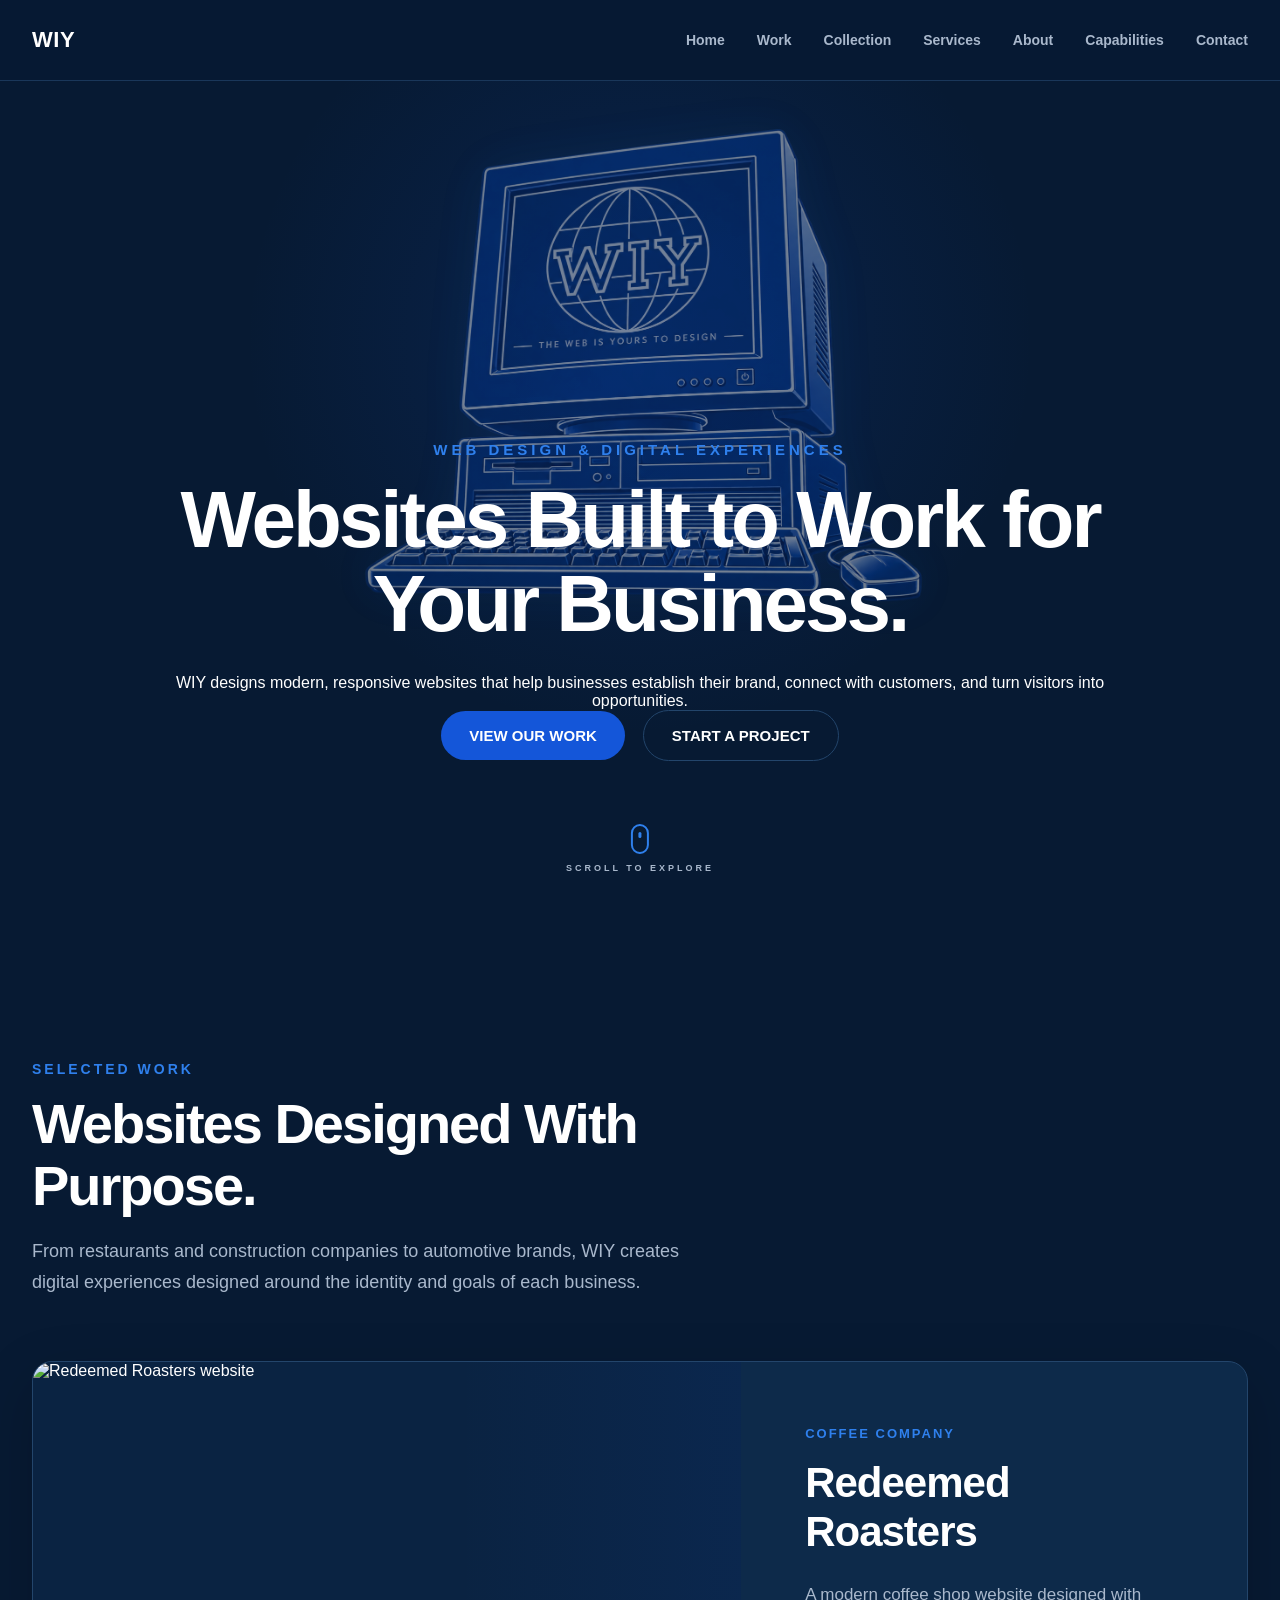
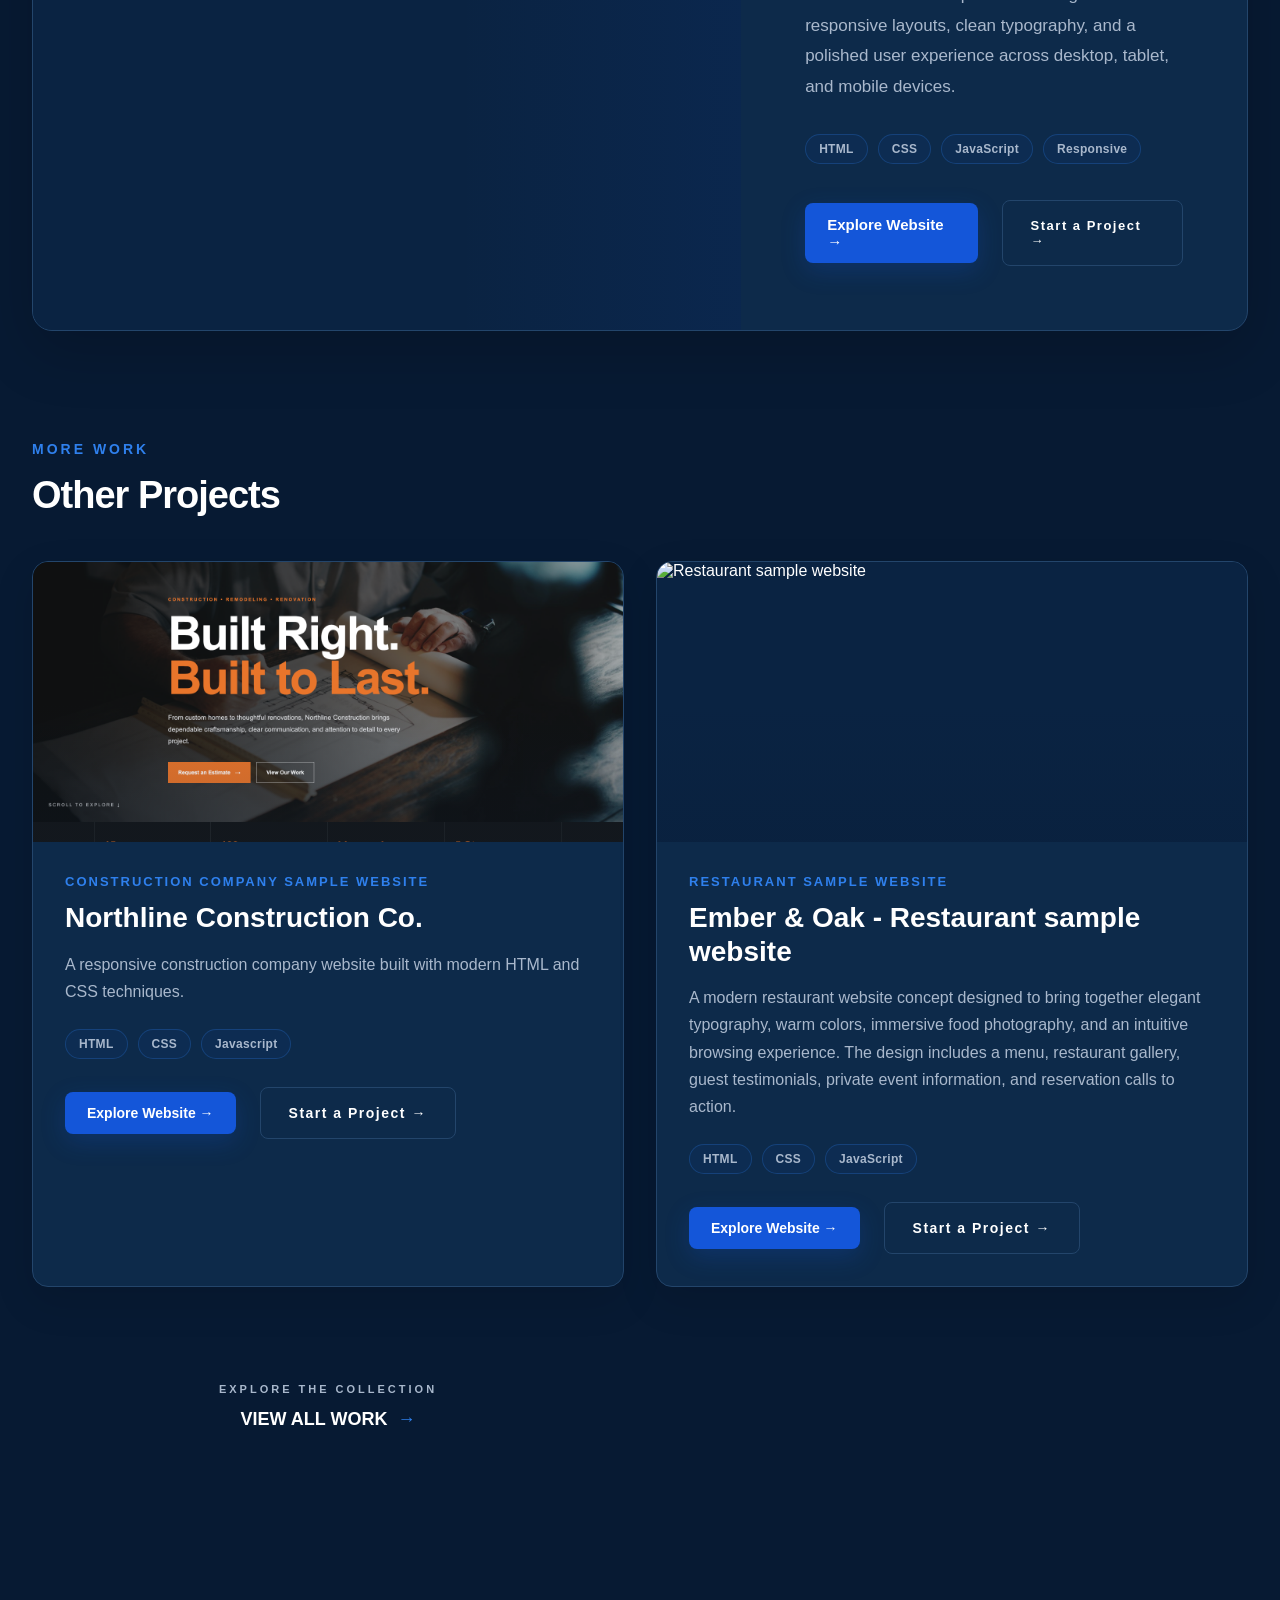
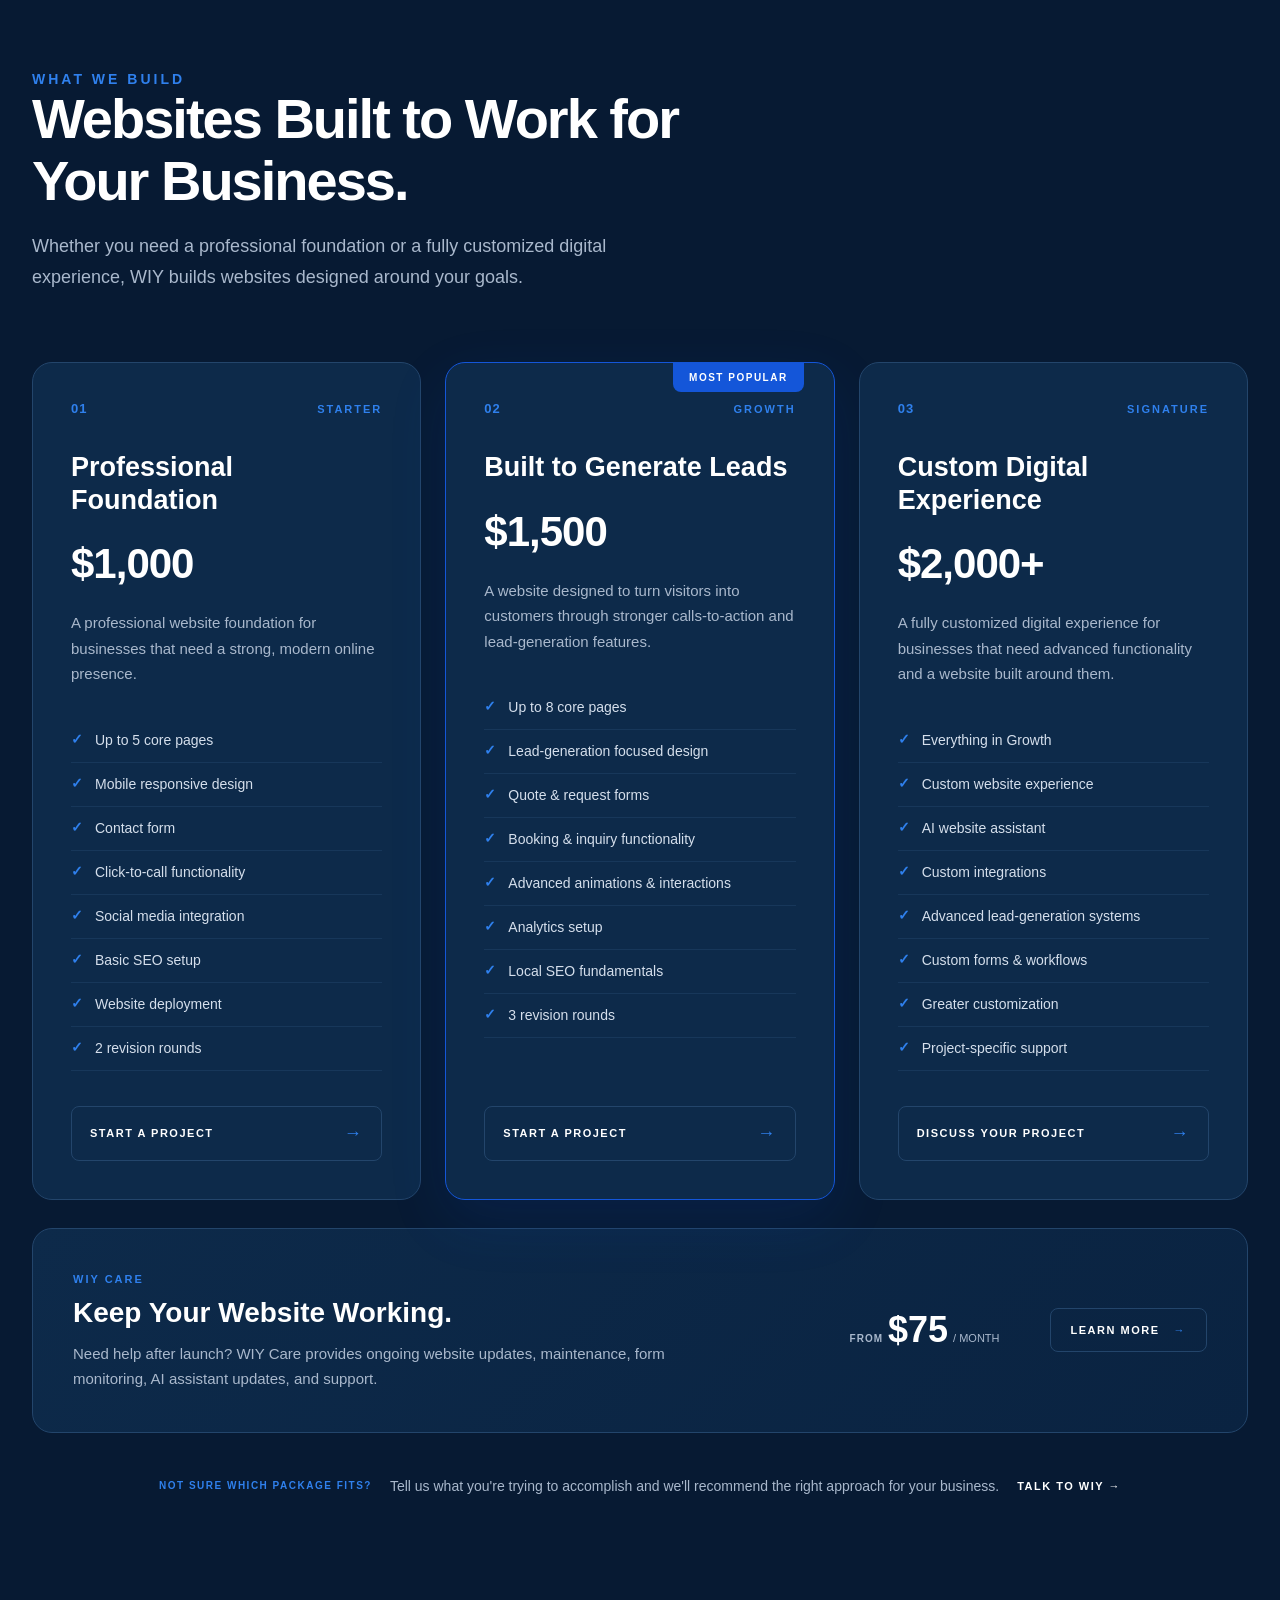
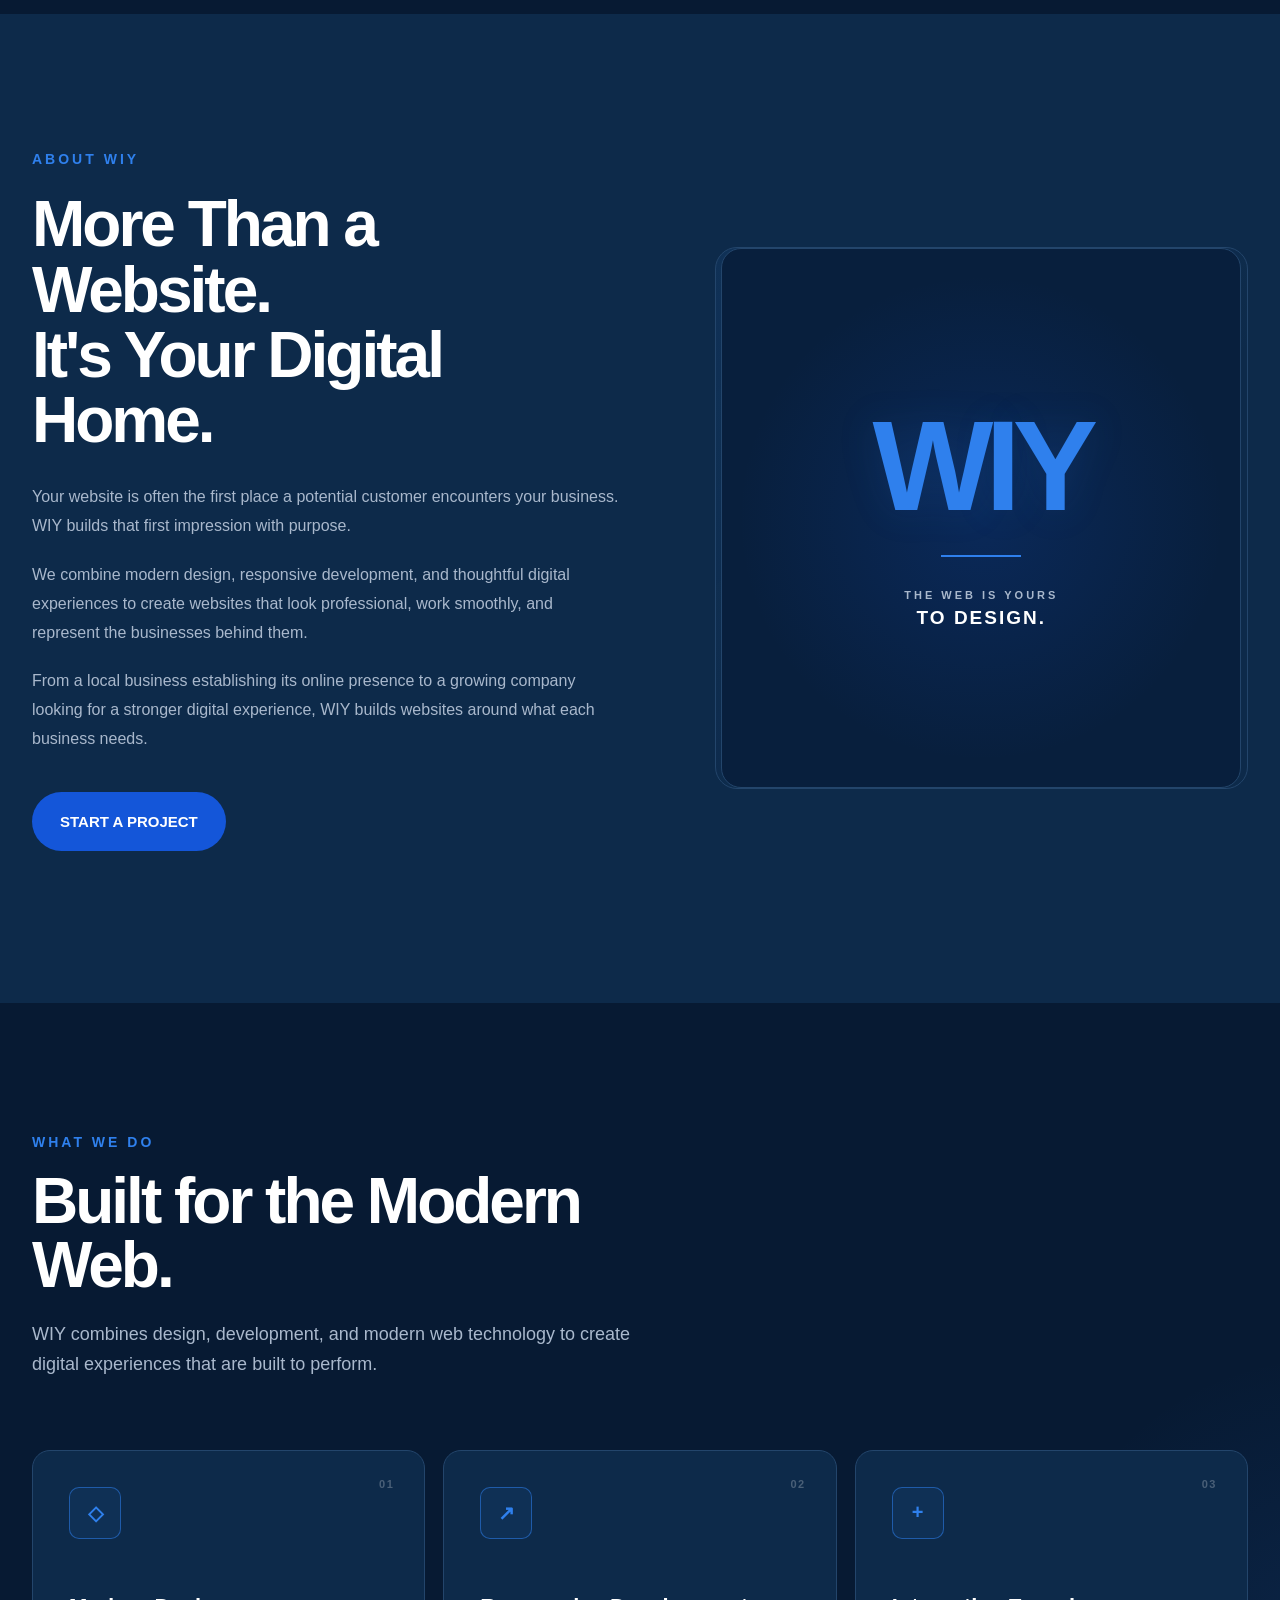
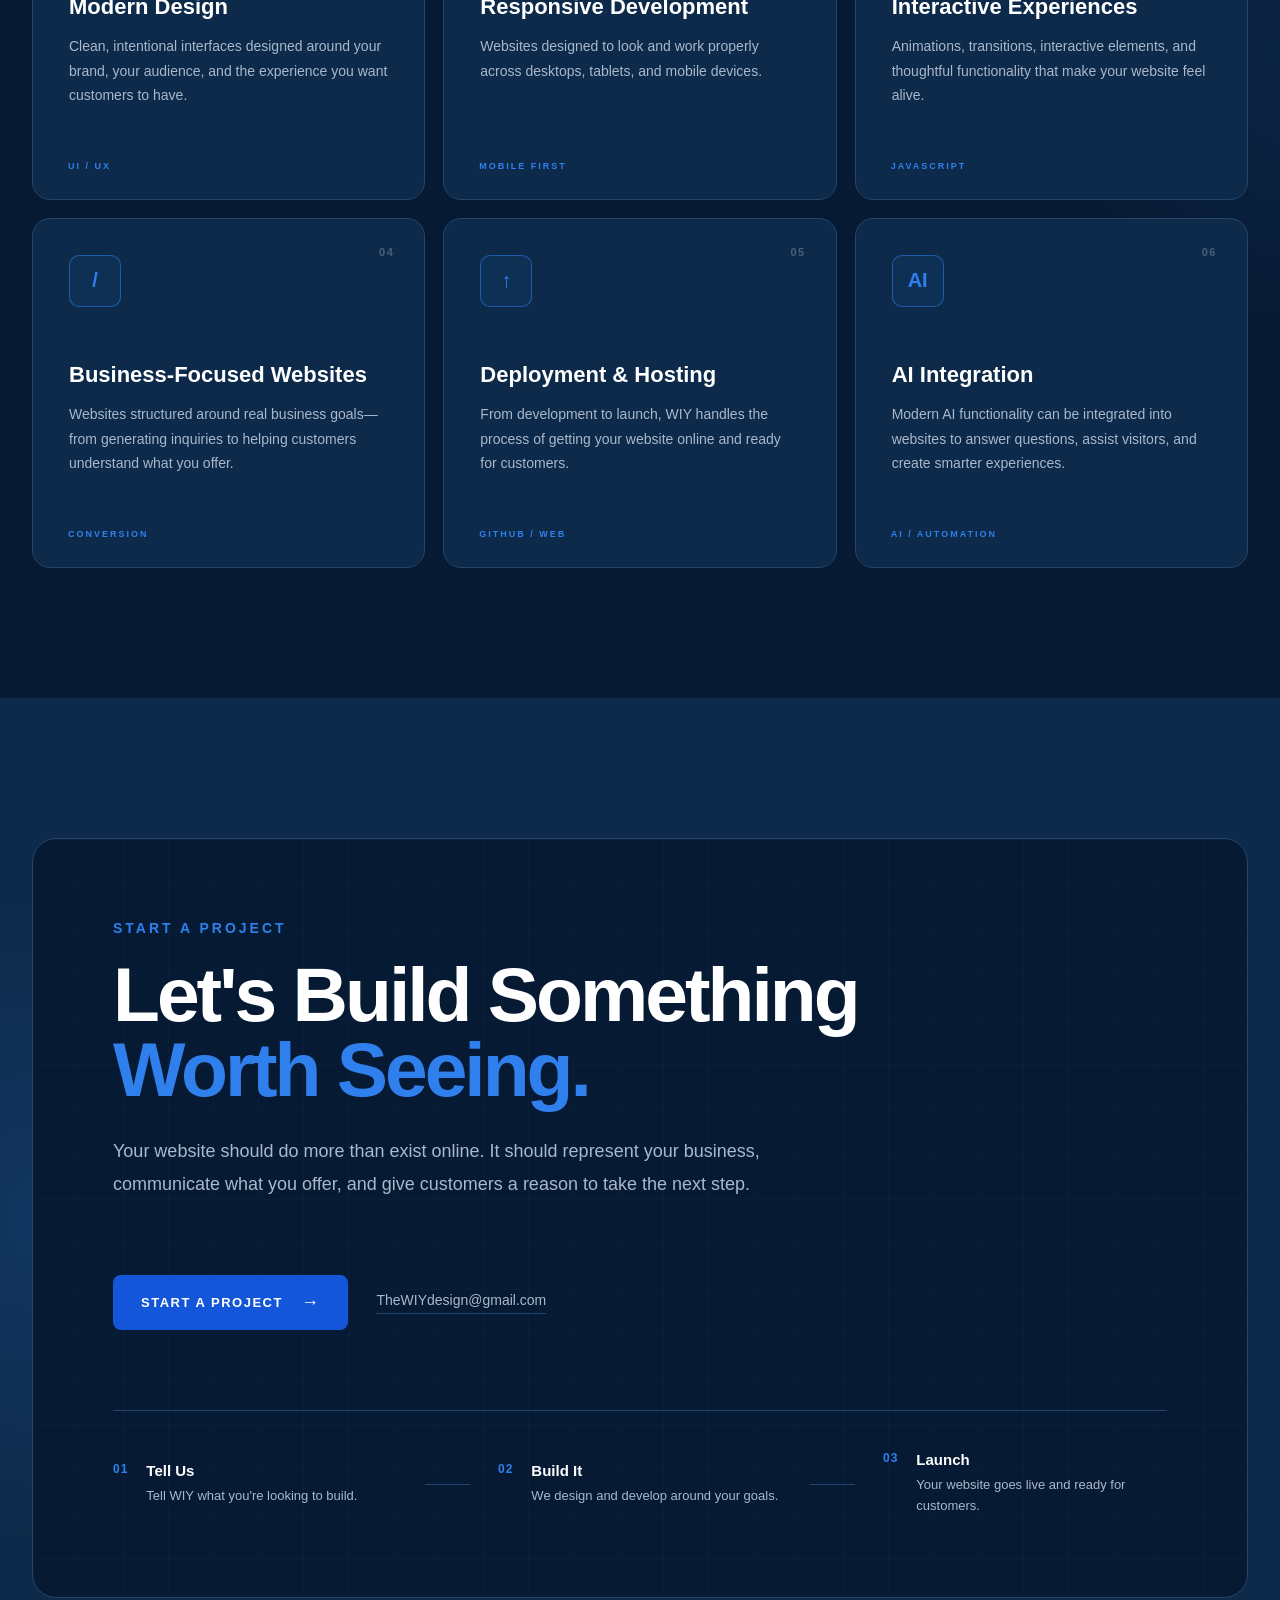
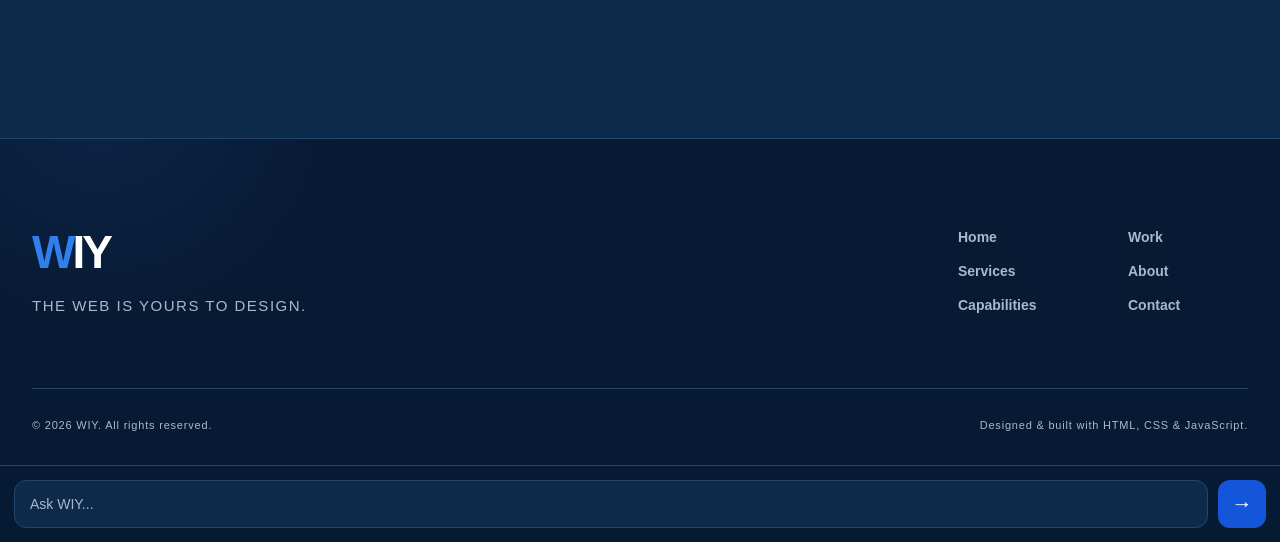
==== commit 8961d87f: "Chnaging AI" ====
--- a/index.html
+++ b/index.html
@@ -903,97 +903,26 @@
      WIY ASSISTANT
 ===================================================== -->
 
-<button
-    class="wiy-ai-button"
-    id="wiyAiButton"
-    aria-label="Open WIY Assistant"
->
-    <span class="wiy-ai-button__dot"></span>
-    WIY AI
-</button>
-
-
-<div class="wiy-ai" id="wiyAi" aria-hidden="true">
-
-    <div class="wiy-ai__header">
-
-        <div class="wiy-ai__title">
-
-            <span class="wiy-ai__eyebrow">
-                THE WEB IS YOURS TO DESIGN
-            </span>
-
-            <h3>WIY Assistant</h3>
-
-        </div>
-
-        <button
-            class="wiy-ai__close"
-            id="wiyAiClose"
-            aria-label="Close WIY Assistant"
-        >
-            ×
-        </button>
-
-    </div>
-
-
-    <div class="wiy-ai__messages" id="wiyAiMessages">
-
-        <div class="wiy-ai__message wiy-ai__message--bot">
-
-            <span class="wiy-ai__label">
-                WIY AI
-            </span>
-
-            <p>
-                Hey — welcome to WIY. What are you looking to build?
-            </p>
-
-        </div>
-
-
-        <div class="wiy-ai__suggestions" id="wiyAiSuggestions">
-
-            <button type="button" data-question="What does WIY do?">
-                What does WIY do?
-            </button>
-
-            <button type="button" data-question="How much does a website cost?">
-                Website pricing?
-            </button>
-
-            <button type="button" data-question="Which WIY package is right for me?">
-                Which package is right for me?
-            </button>
-
-            <button type="button" data-question="What can WIY build?">
-                What can WIY build?
-            </button>
-
-        </div>
-
-    </div>
-
-
-    <form class="wiy-ai__form" id="wiyAiForm">
-
-        <input
-            type="text"
-            id="wiyAiInput"
-            placeholder="Ask WIY..."
-            autocomplete="off"
-            aria-label="Ask WIY Assistant"
-        >
-
-        <button
-            type="submit"
-            aria-label="Send message"
-        >
-            →
-        </button>
-
-    </form>
+<form class="wiy-ai__form" id="wiyAiForm">
+
+    <input
+        type="text"
+        id="wiyAiInput"
+        name="message"
+        placeholder="Ask WIY..."
+        autocomplete="off"
+        aria-label="Ask WIY Assistant"
+    >
+
+    <button
+        type="submit"
+        id="wiyAiSend"
+        aria-label="Send message"
+    >
+        →
+    </button>
+
+</form>
 
 </div>
 
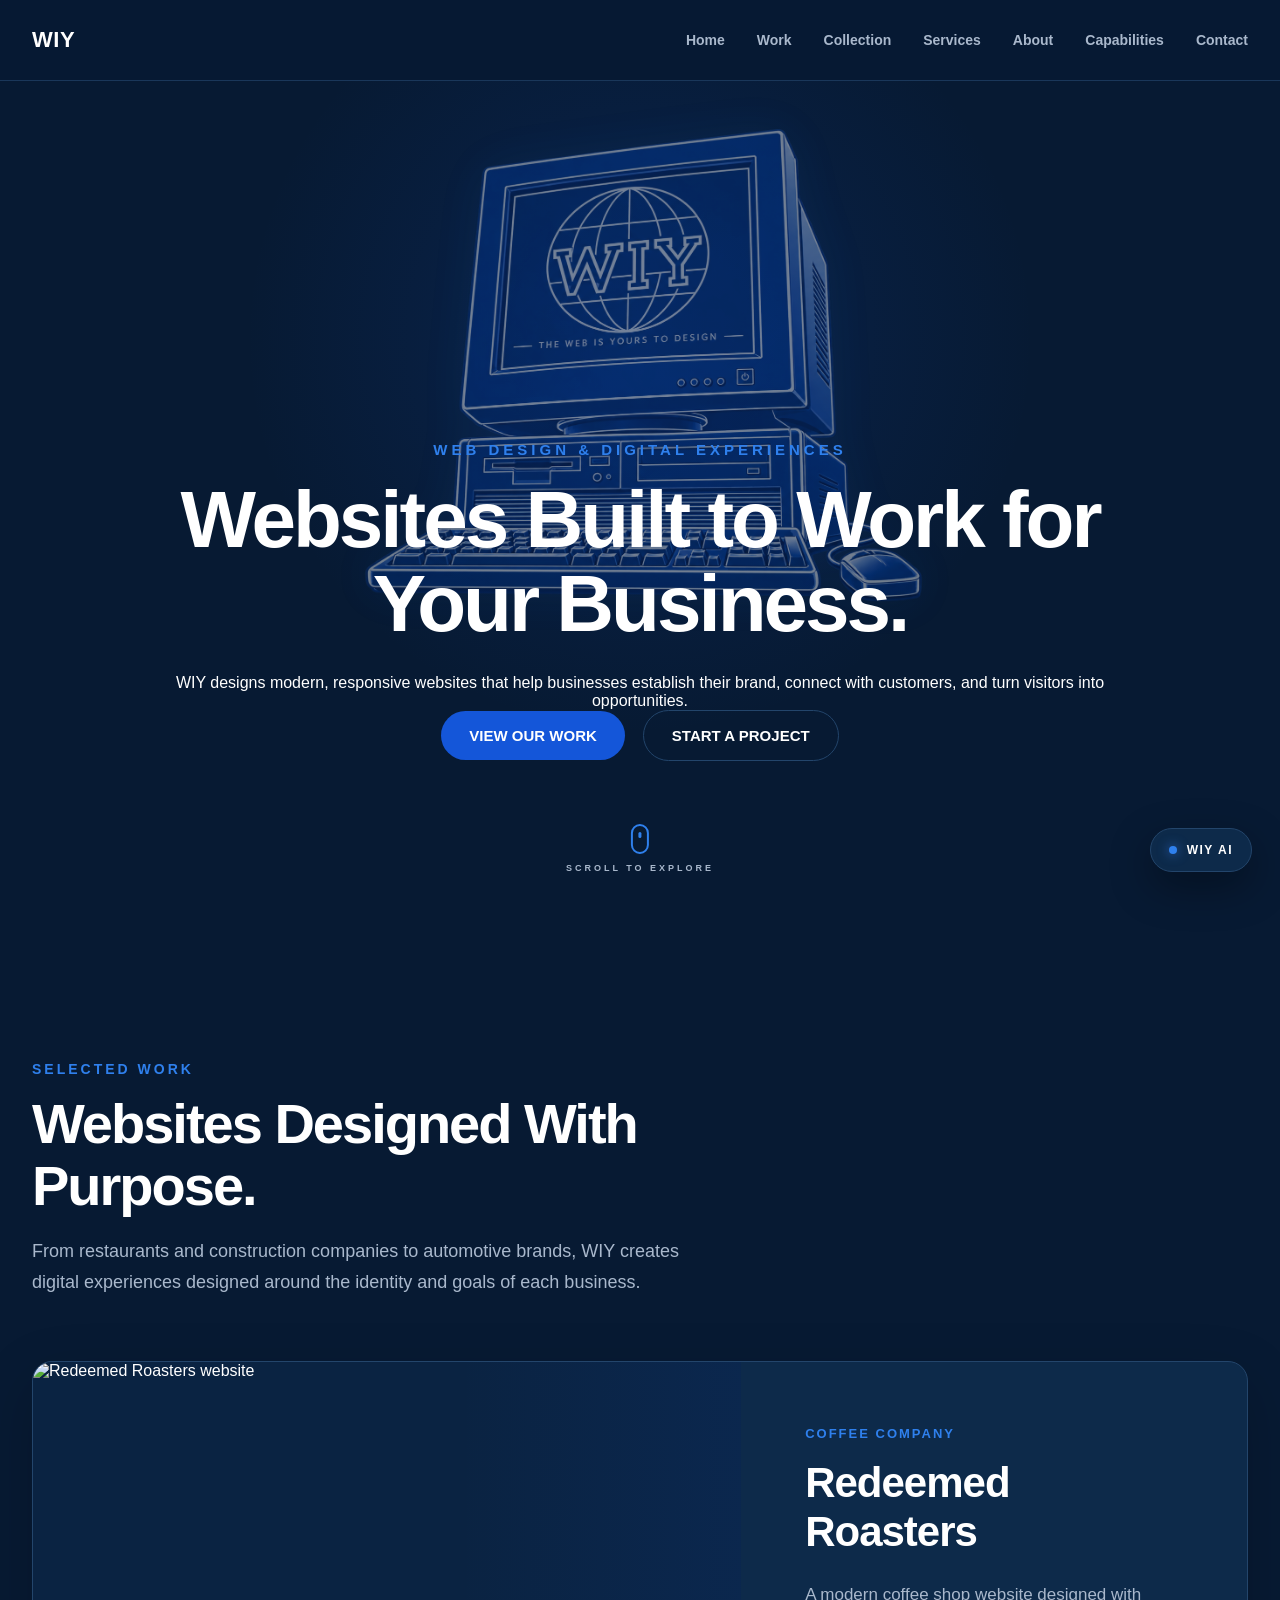
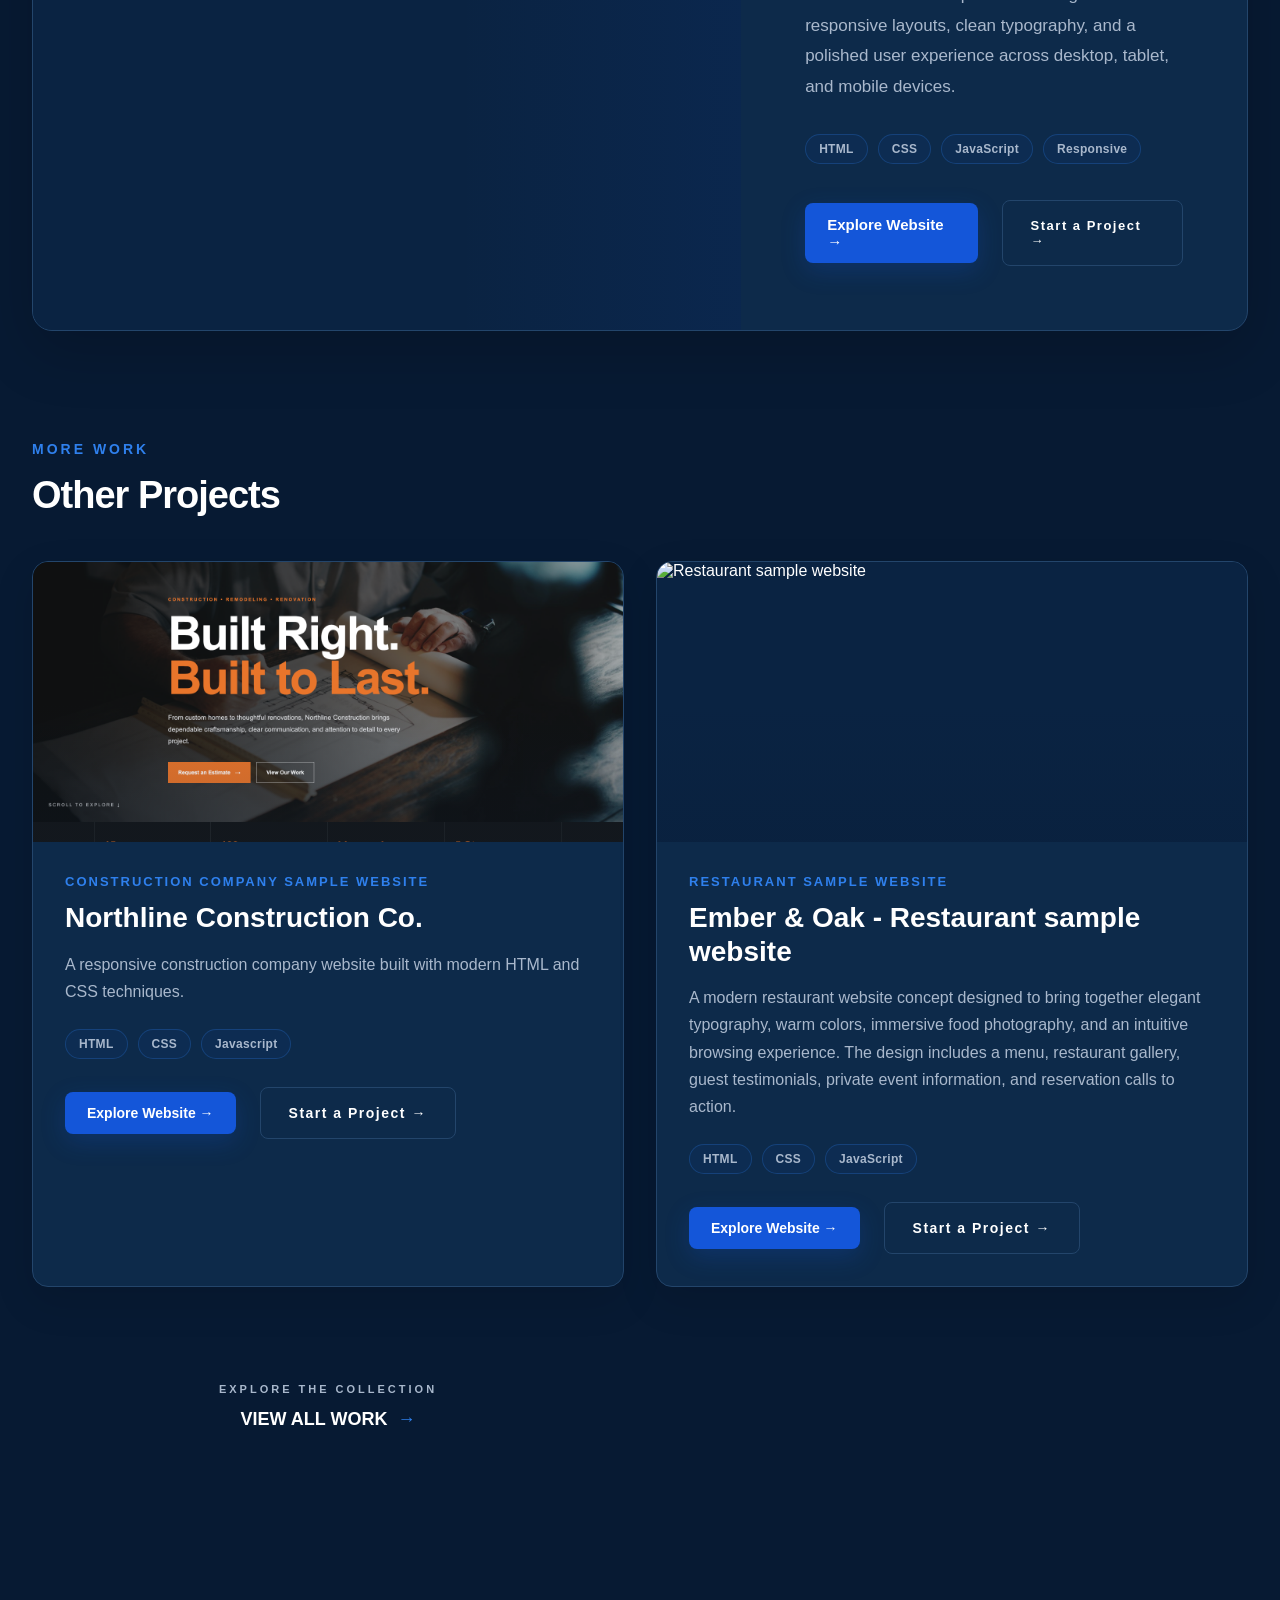
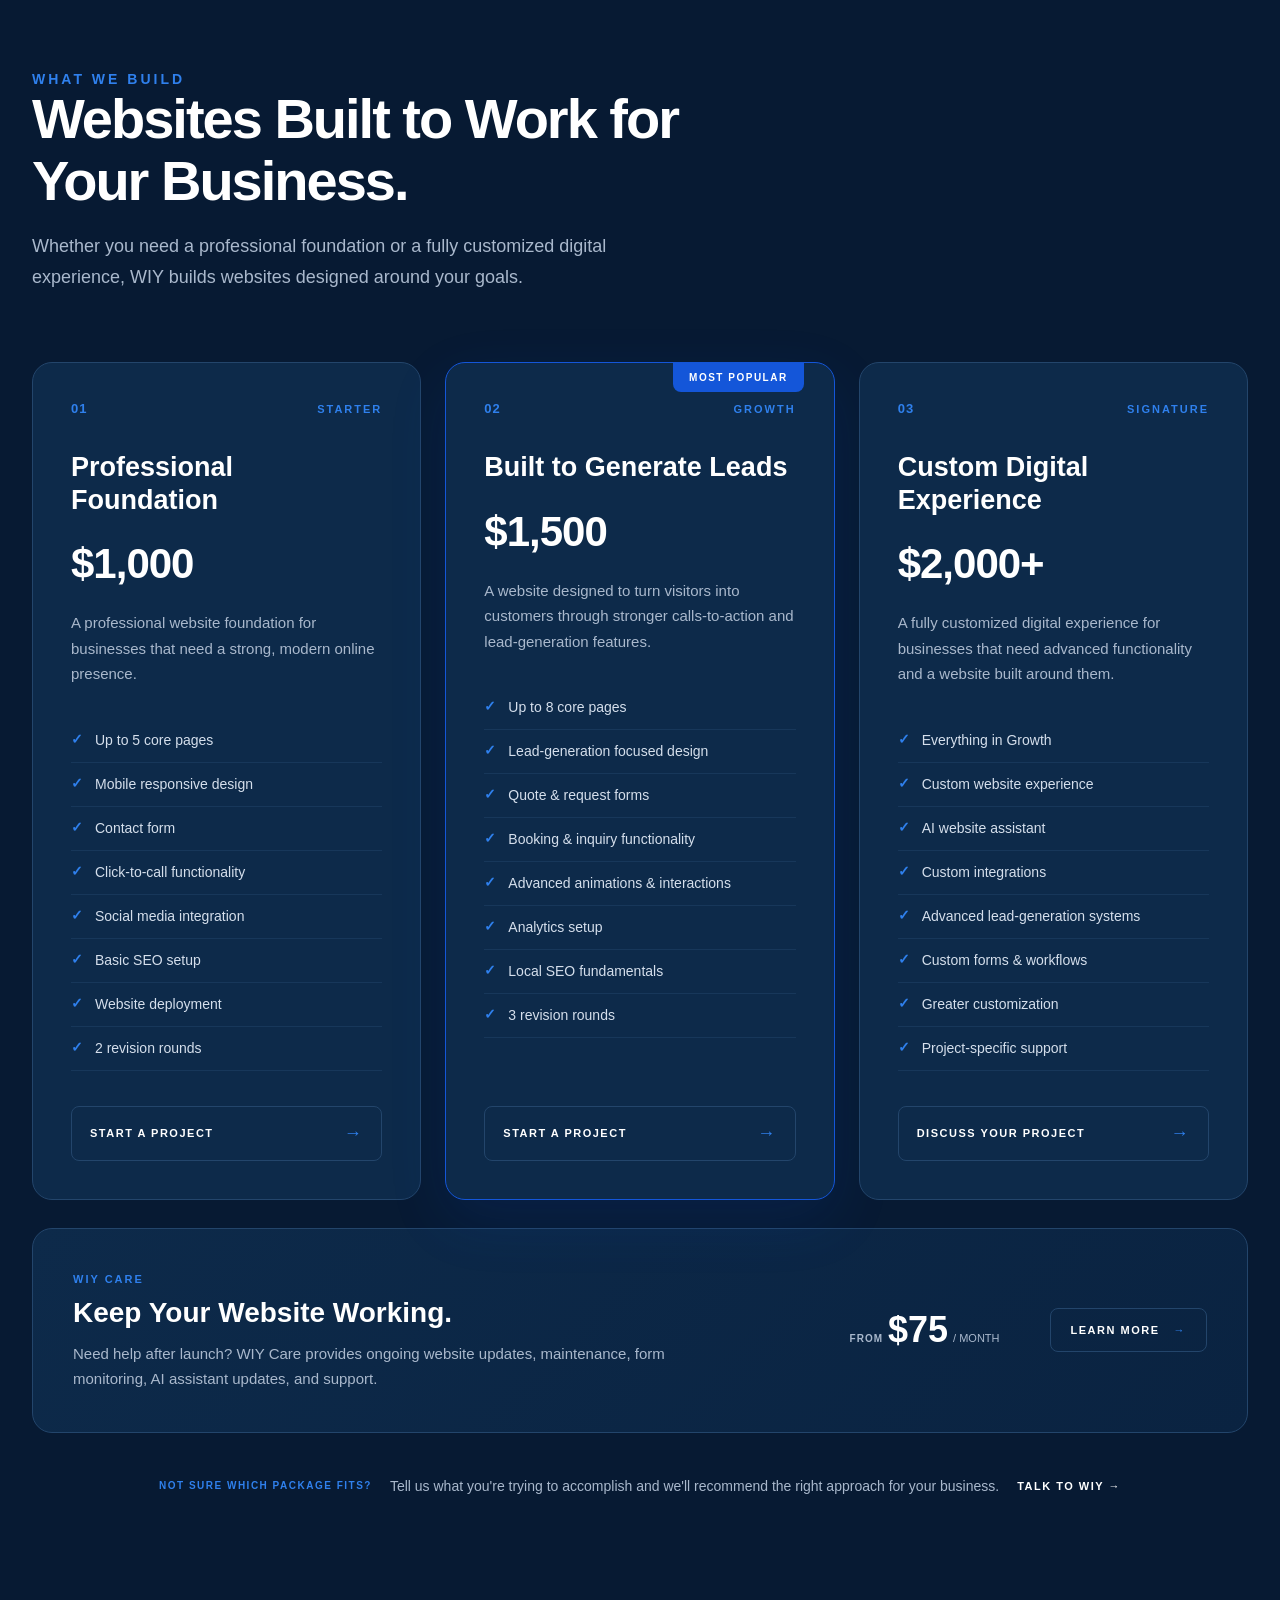
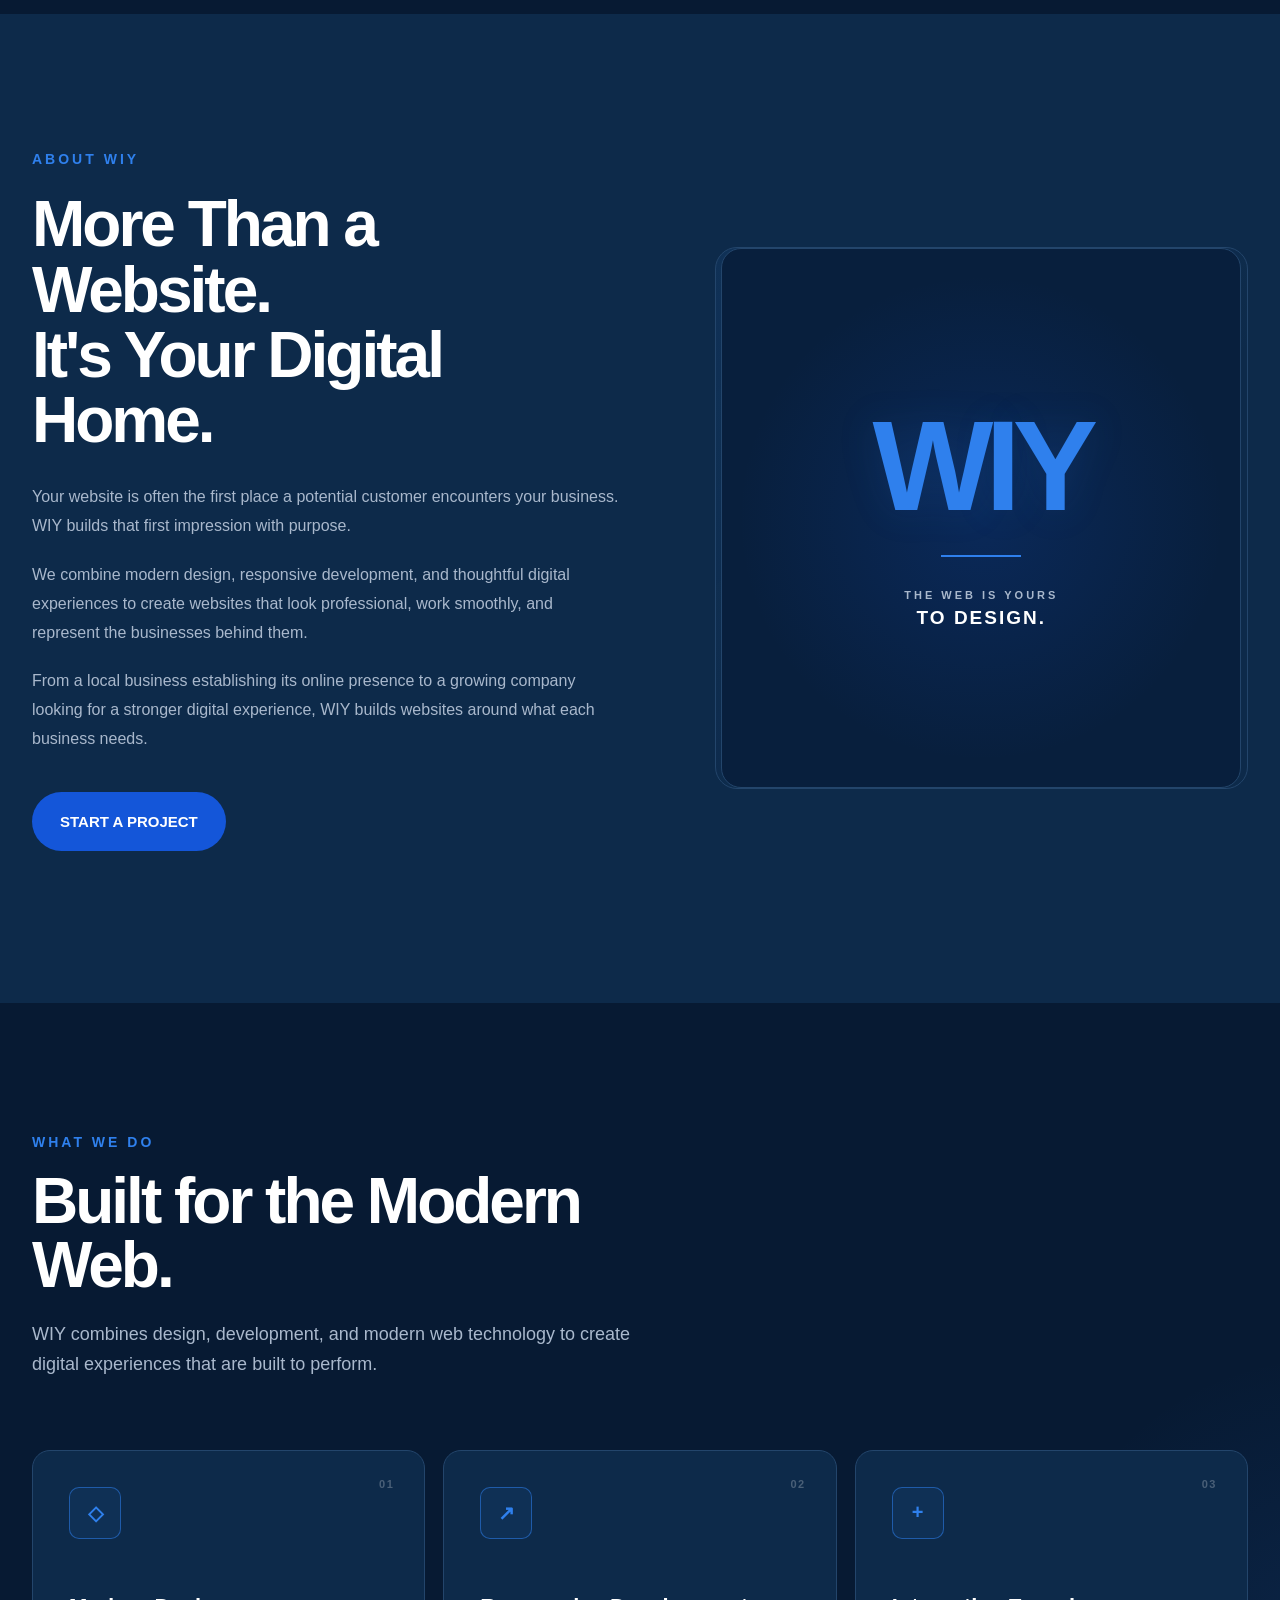
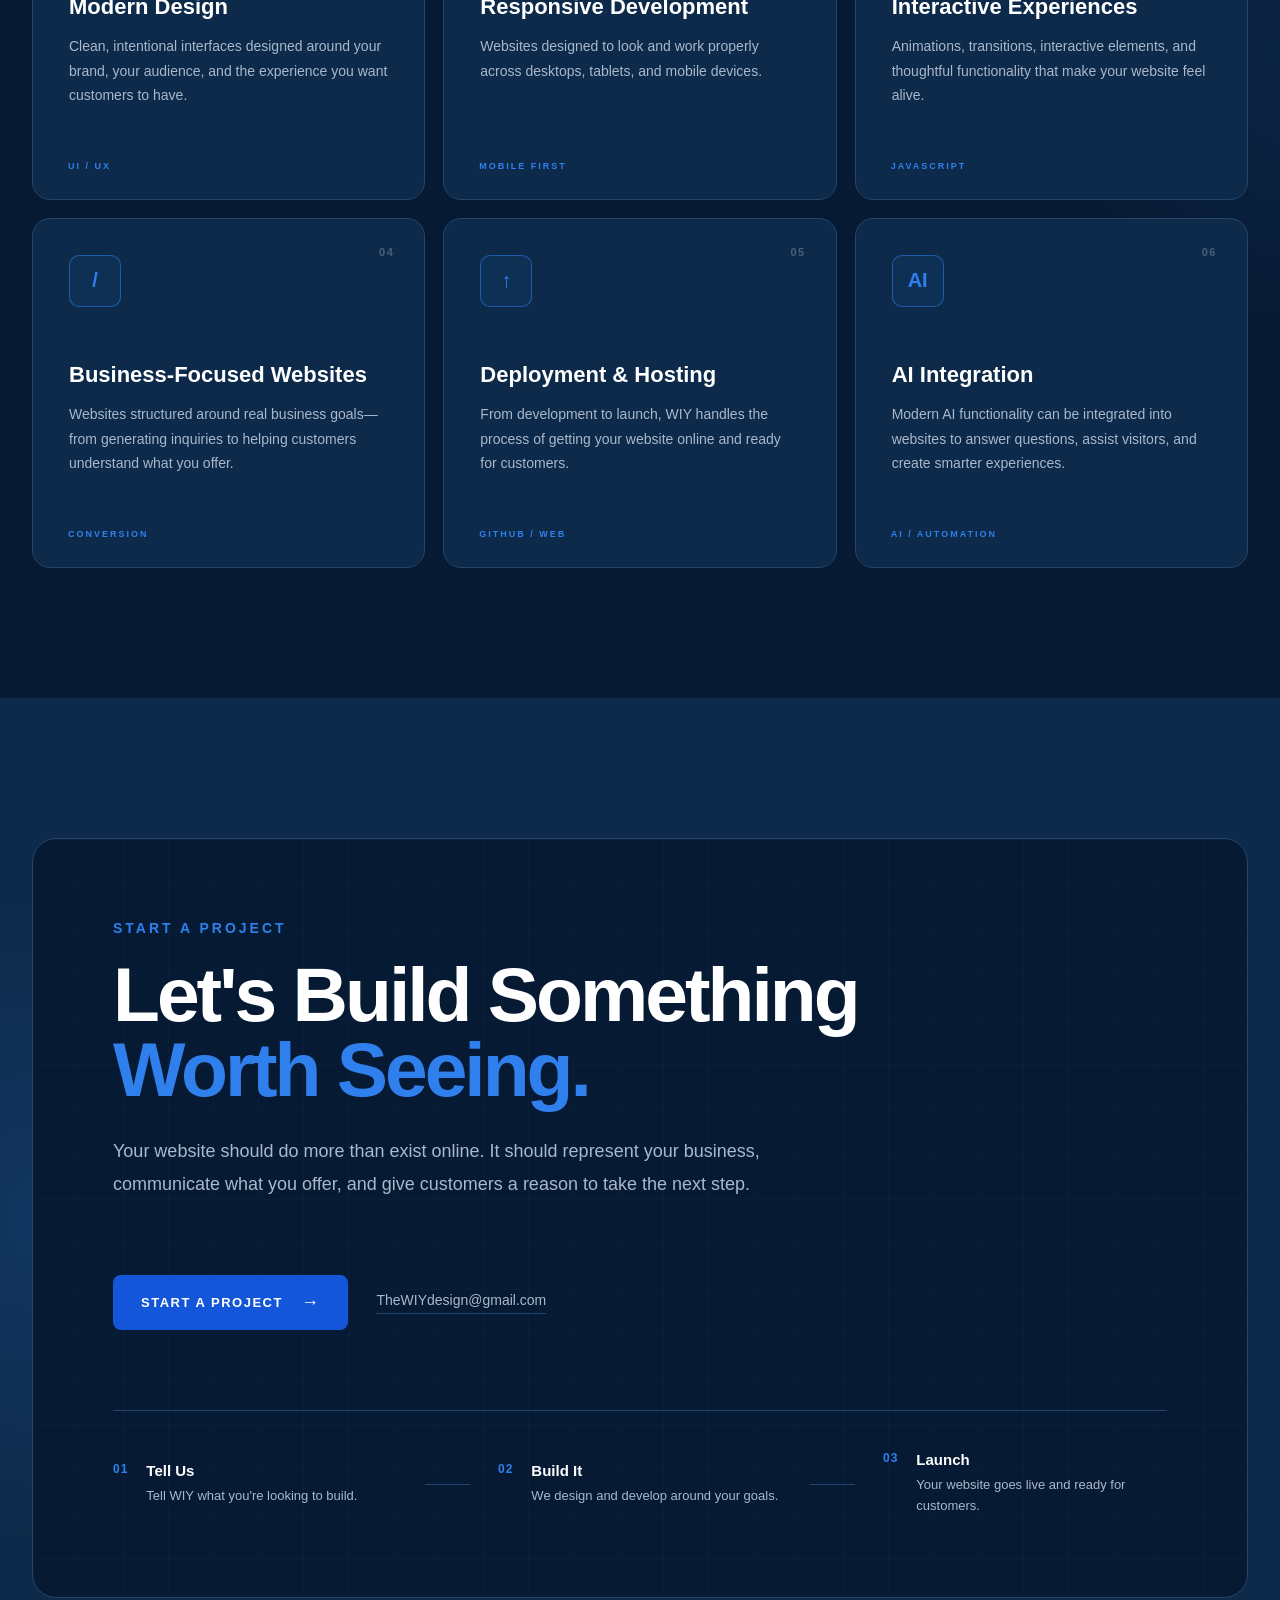
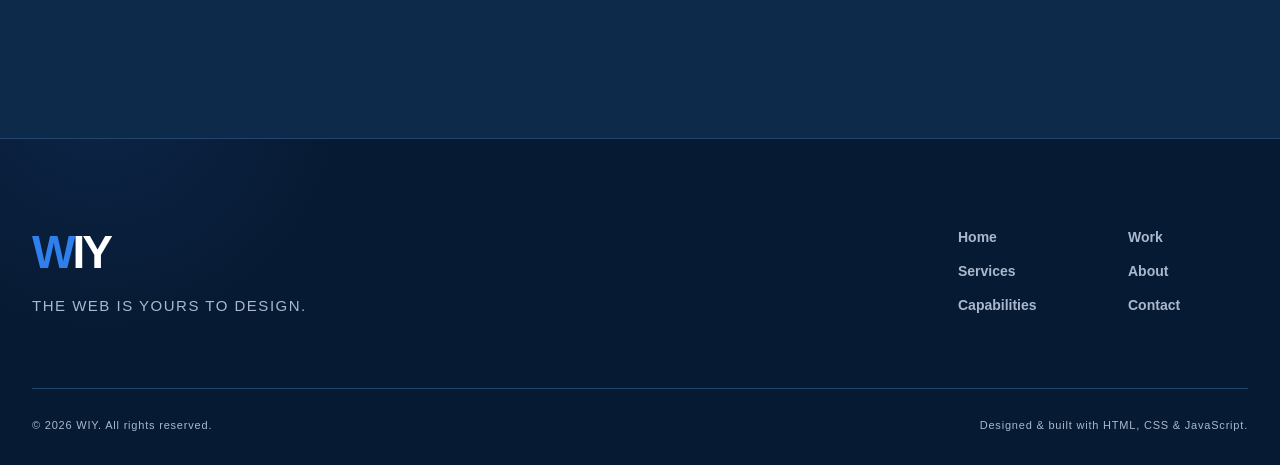
==== commit 394484dc: "AI style" ====
--- a/index.html
+++ b/index.html
@@ -899,11 +899,85 @@
 
 </footer>
 
+
 <!-- =====================================================
      WIY ASSISTANT
 ===================================================== -->
 
-<form class="wiy-ai__form" id="wiyAiForm">
+<button
+    class="wiy-ai-button"
+    id="wiyAiButton"
+    aria-label="Open WIY Assistant"
+>
+    <span class="wiy-ai-button__dot"></span>
+    WIY AI
+</button>
+
+
+<div class="wiy-ai" id="wiyAi" aria-hidden="true">
+
+    <div class="wiy-ai__header">
+
+        <div class="wiy-ai__title">
+
+            <span class="wiy-ai__eyebrow">
+                THE WEB IS YOURS TO DESIGN
+            </span>
+
+            <h3>WIY Assistant</h3>
+
+        </div>
+
+        <button
+            class="wiy-ai__close"
+            id="wiyAiClose"
+            aria-label="Close WIY Assistant"
+        >
+            ×
+        </button>
+
+    </div>
+
+
+    <div class="wiy-ai__messages" id="wiyAiMessages">
+
+        <div class="wiy-ai__message wiy-ai__message--bot">
+
+            <span class="wiy-ai__label">
+                WIY AI
+            </span>
+
+            <p>
+                Hey — welcome to WIY. What are you looking to build?
+            </p>
+
+        </div>
+
+
+        <div class="wiy-ai__suggestions" id="wiyAiSuggestions">
+
+            <button type="button" data-question="What does WIY do?">
+                What does WIY do?
+            </button>
+
+            <button type="button" data-question="How much does a website cost?">
+                Website pricing?
+            </button>
+
+            <button type="button" data-question="Which WIY package is right for me?">
+                Which package is right for me?
+            </button>
+
+            <button type="button" data-question="What can WIY build?">
+                What can WIY build?
+            </button>
+
+        </div>
+
+    </div>
+
+
+    <form class="wiy-ai__form" id="wiyAiForm">
 
     <input
         type="text"
@@ -926,6 +1000,9 @@
 
 </div>
 
+
+</div>
+
     <script src="script.js"></script>
 
 </body>
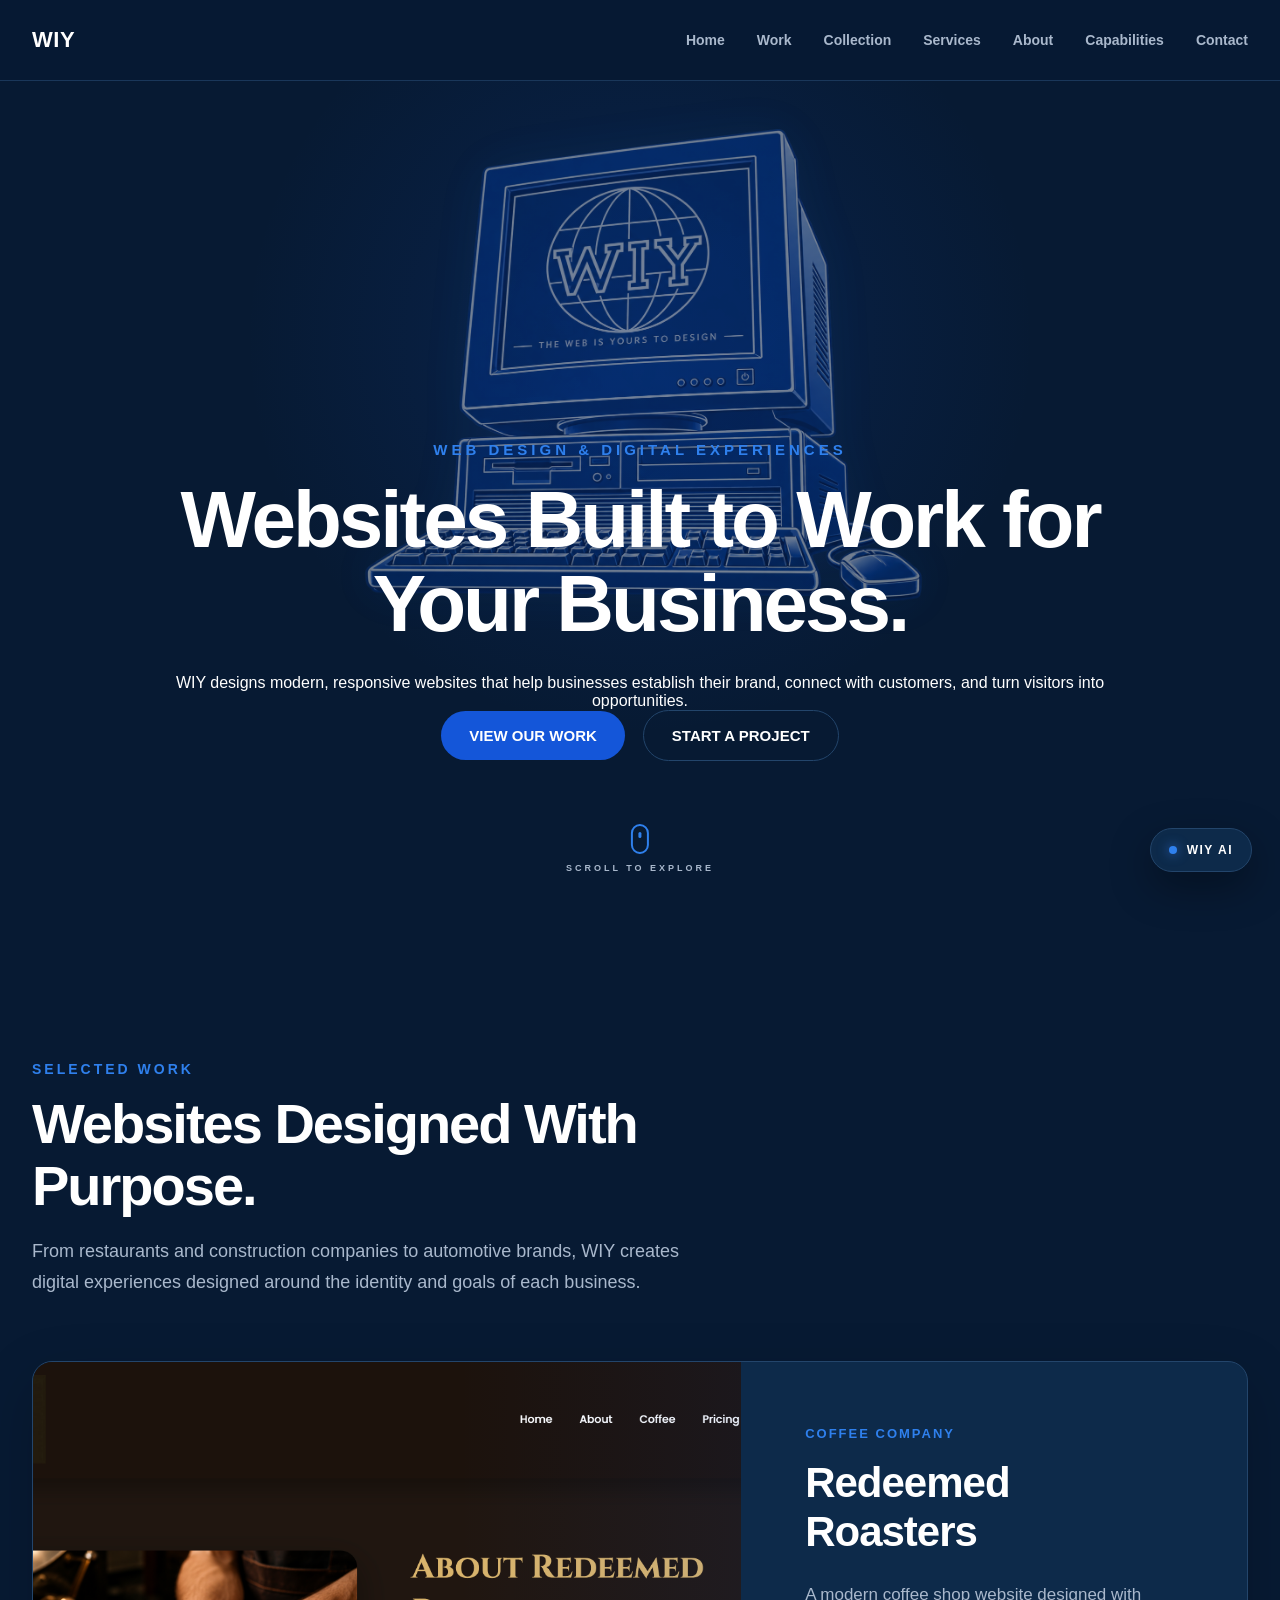
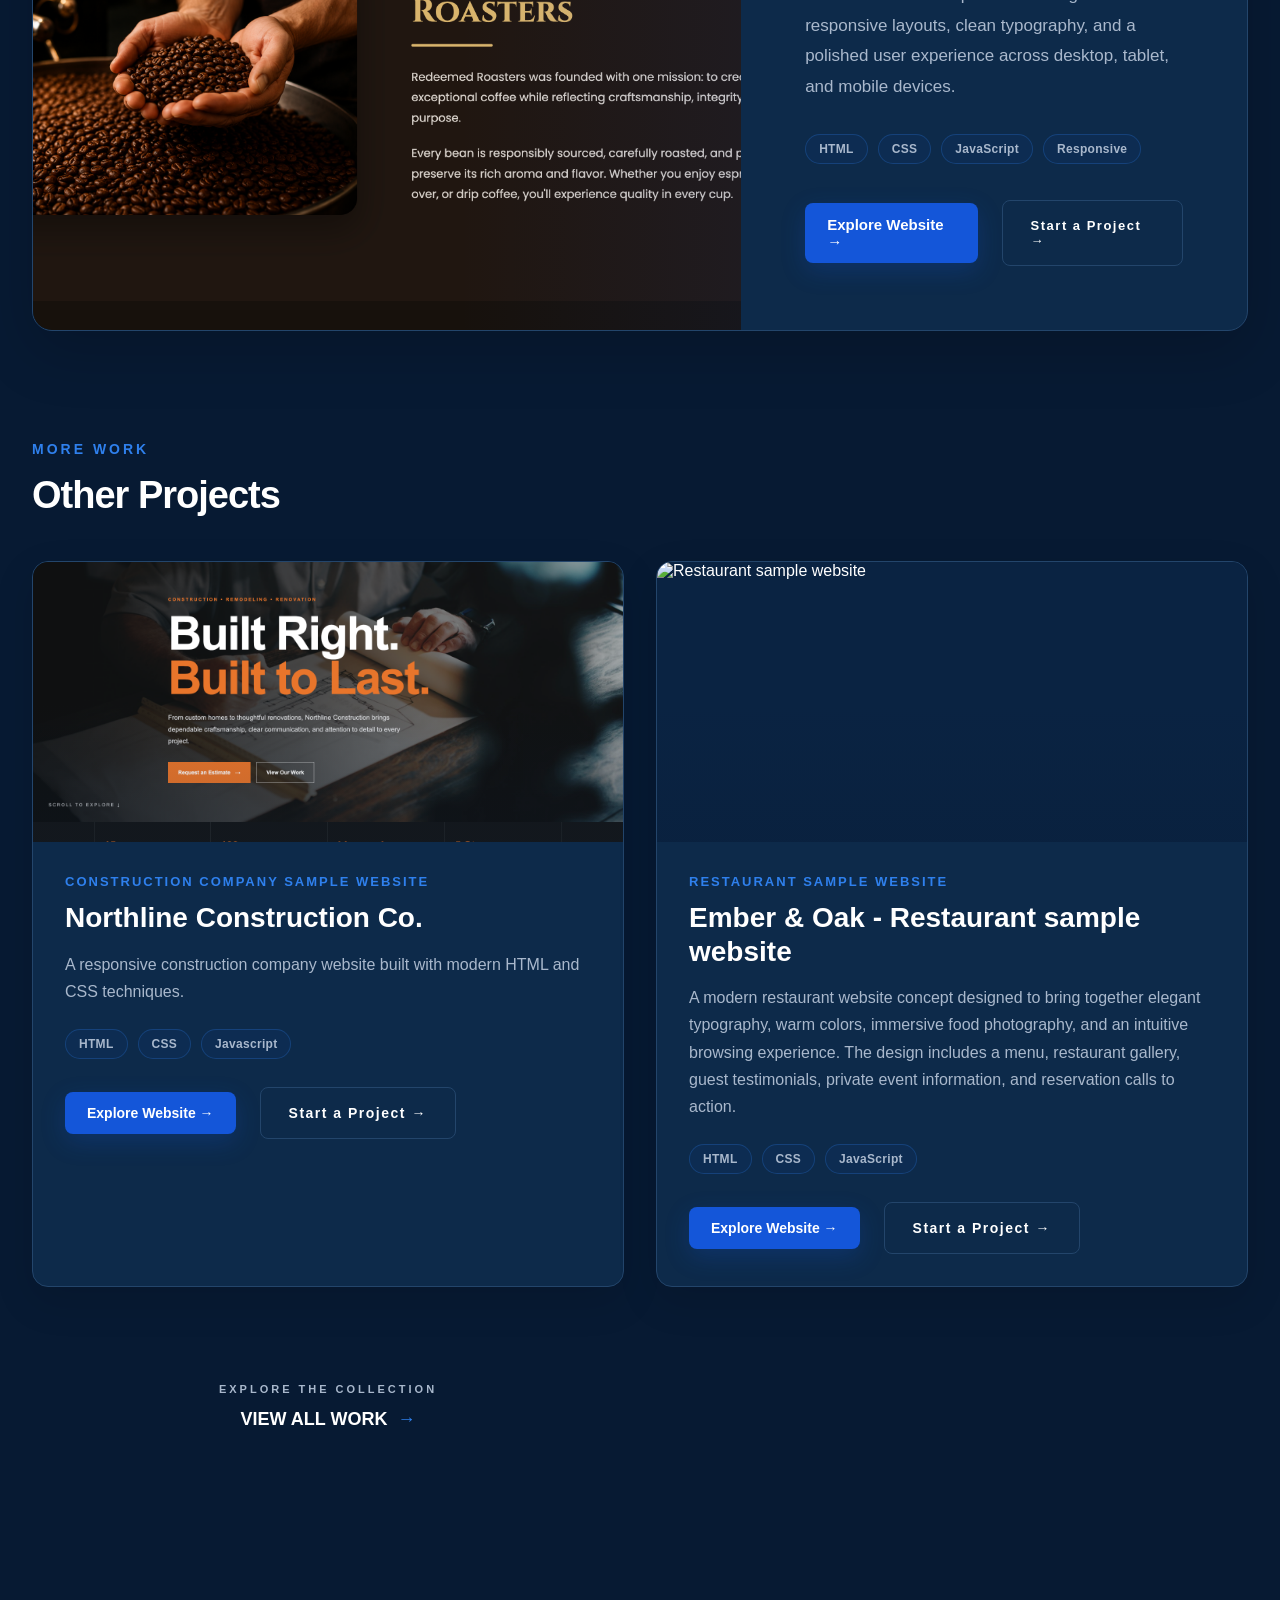
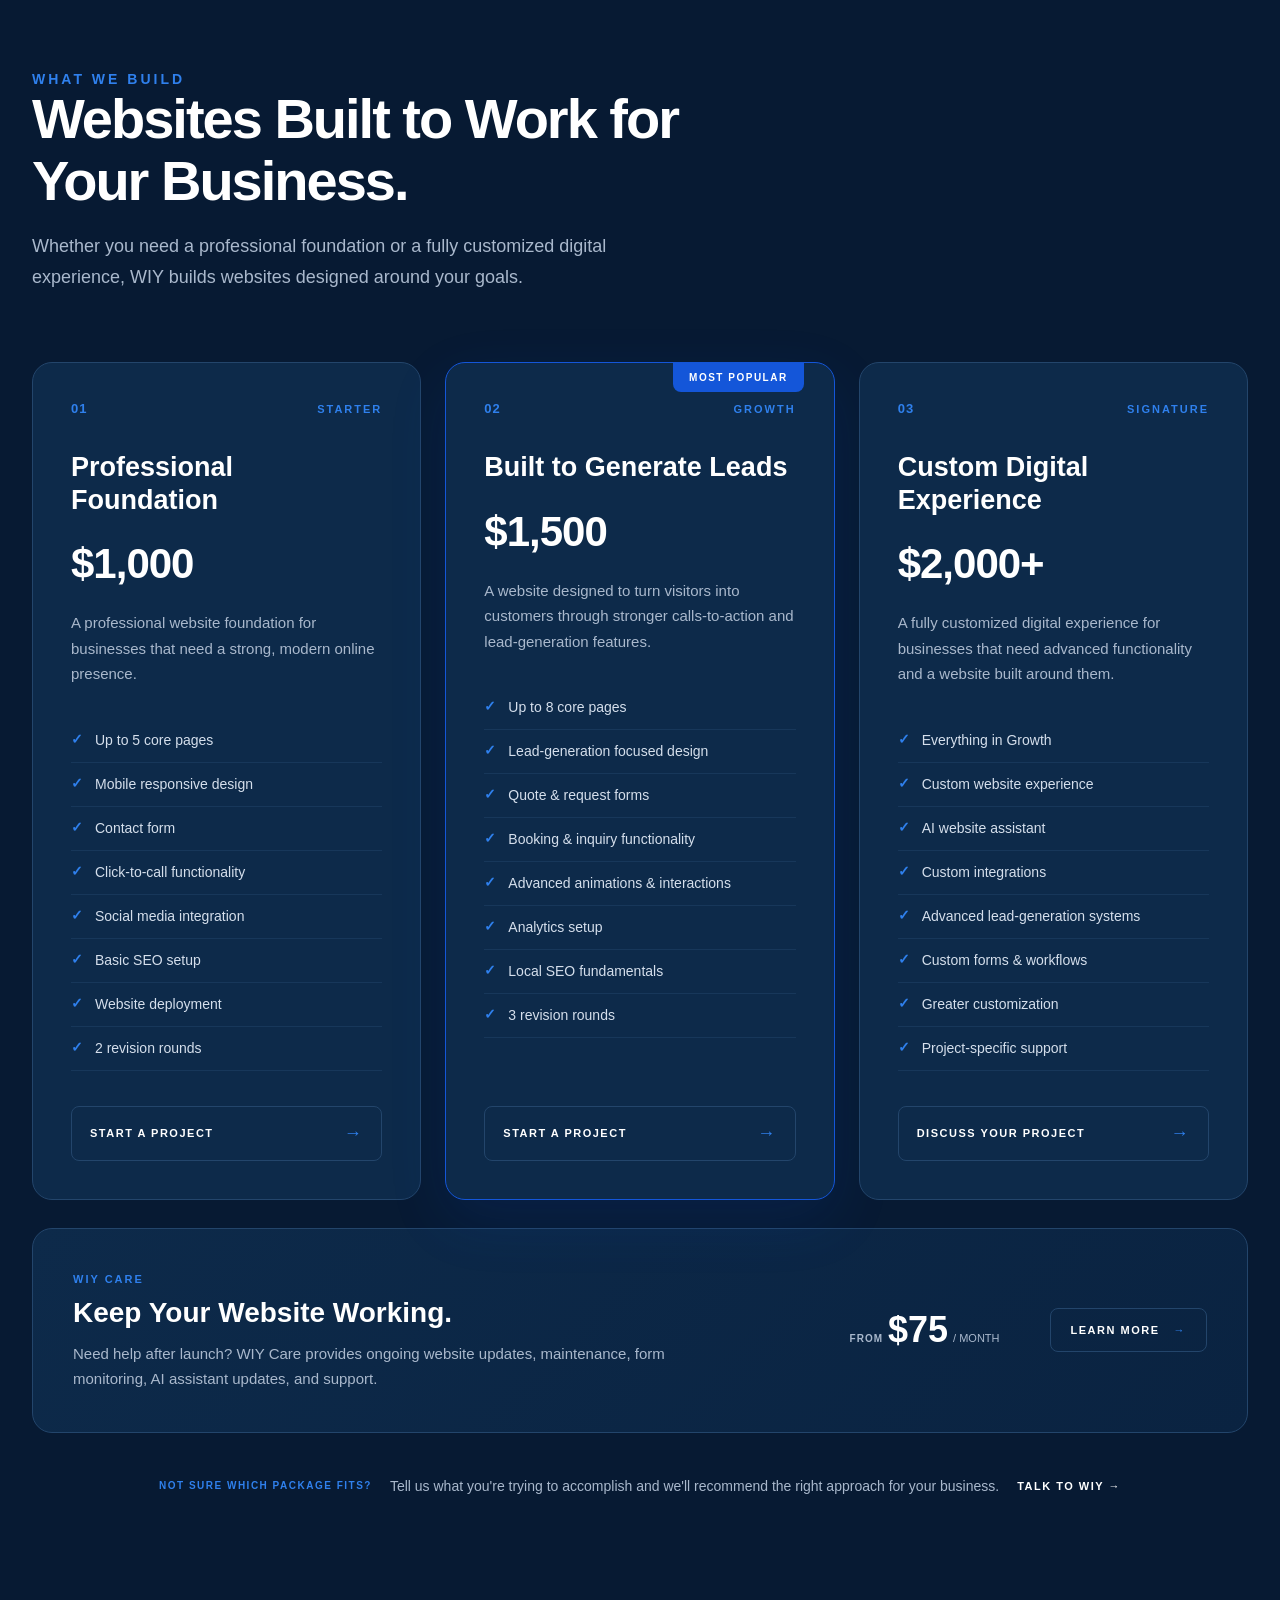
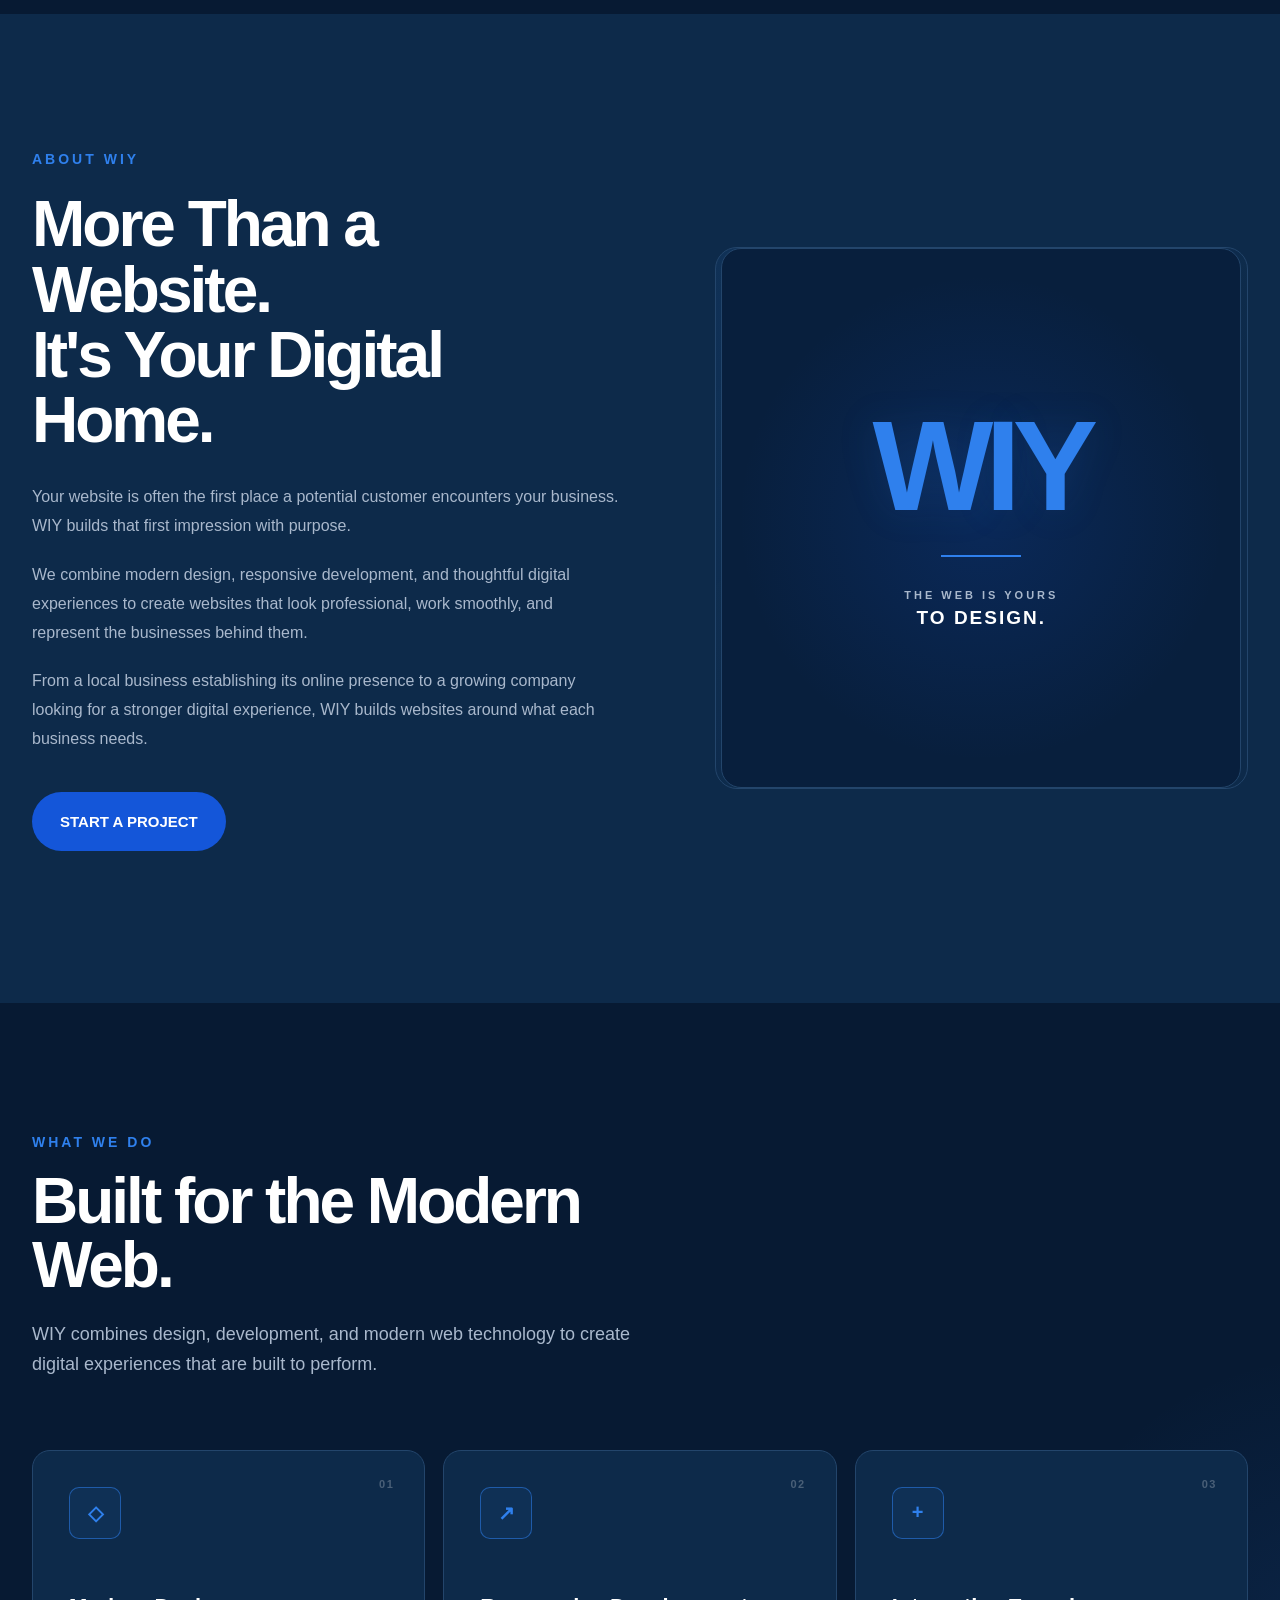
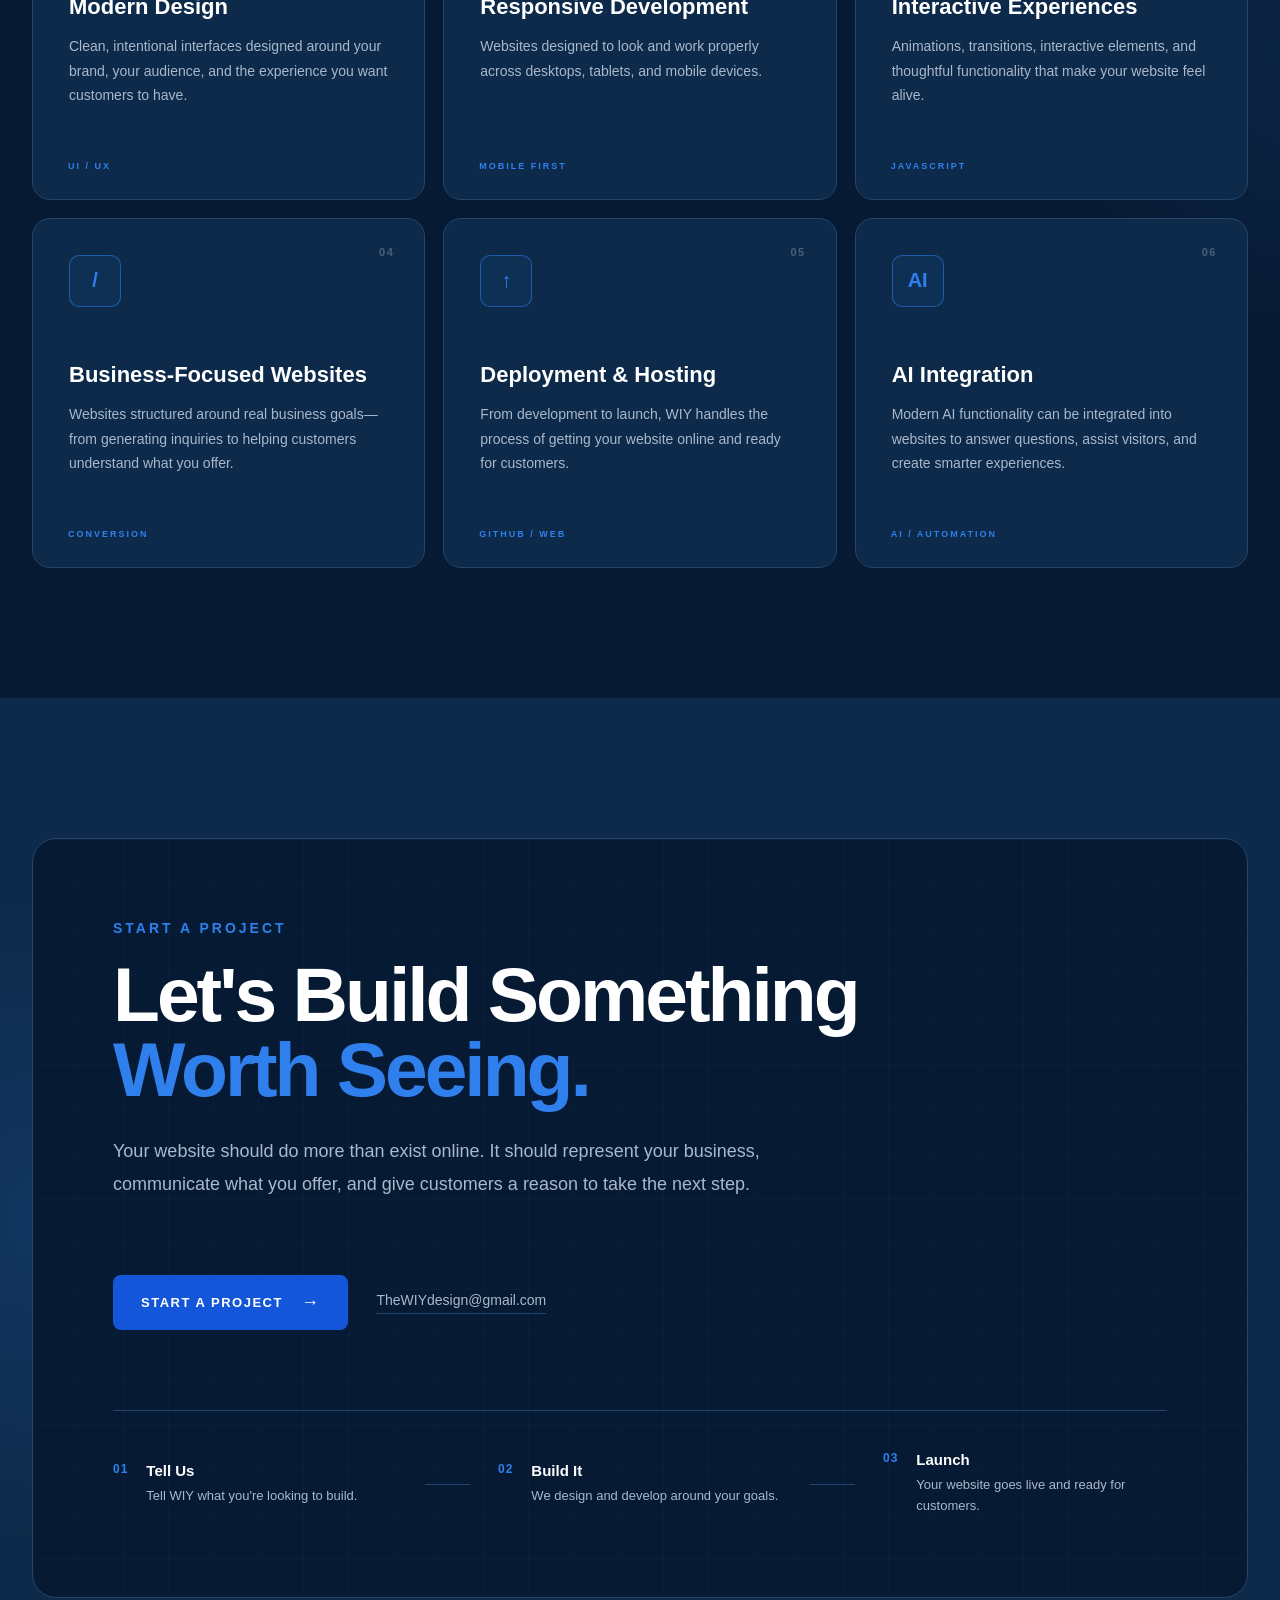
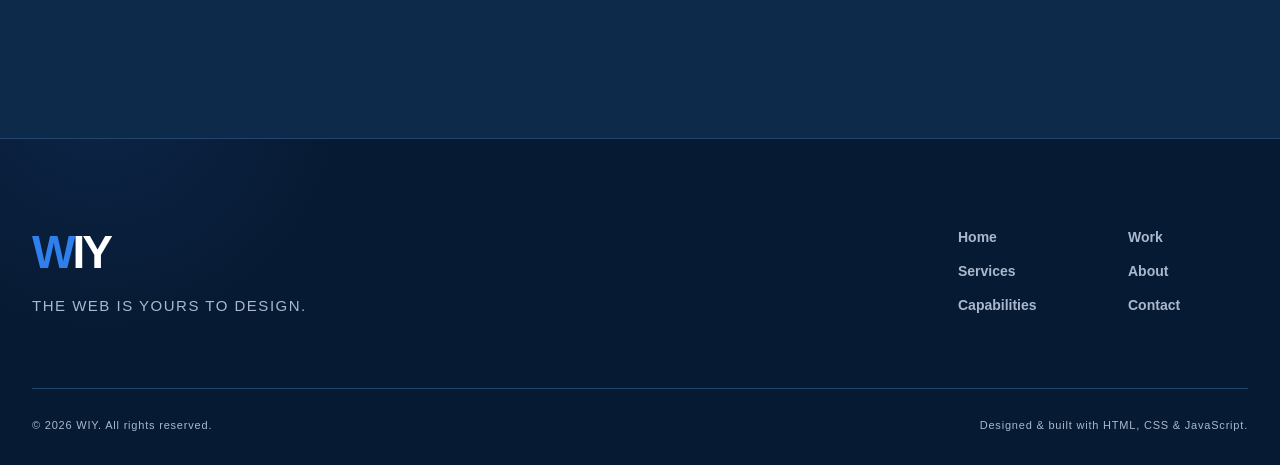
==== commit 94929386: "Images" ====
--- a/index.html
+++ b/index.html
@@ -161,7 +161,7 @@
 
             <div class="project__featured-image">
                 <img
-                    src="./asset/redeemed-roasters.png"
+                    src="./asset/Redeemed-Roasters.png"
                     alt="Redeemed Roasters website"
                 >
             </div>
--- a/style.css
+++ b/style.css
@@ -7209,3 +7209,82 @@
 
 }
 
+/* =====================================================
+   WIY AI — LEAD BUTTON
+===================================================== */
+
+.wiy-ai__lead-button {
+    display: inline-flex;
+    align-items: center;
+    gap: 10px;
+
+    margin-top: 14px;
+    padding: 11px 16px;
+
+    background: var(--blue);
+    color: var(--white);
+
+    border: 1px solid var(--blue);
+    border-radius: 6px;
+
+    font-size: 11px;
+    font-weight: 700;
+    letter-spacing: 1px;
+
+    text-decoration: none;
+
+    transition:
+        background 0.25s ease,
+        border-color 0.25s ease,
+        transform 0.25s ease;
+}
+
+.wiy-ai__lead-button span {
+    font-size: 14px;
+}
+
+.wiy-ai__lead-button:hover {
+    background: var(--blue-bright);
+    border-color: var(--blue-bright);
+    transform: translateY(-2px);
+}
+
+/* =====================================================
+   WIY AI — LEAD BUTTON
+===================================================== */
+
+.wiy-ai__lead-button {
+    display: inline-flex;
+    align-items: center;
+    gap: 10px;
+
+    margin-top: 14px;
+    padding: 11px 16px;
+
+    background: var(--blue);
+    color: var(--white);
+
+    border: 1px solid var(--blue);
+    border-radius: 6px;
+
+    font-size: 11px;
+    font-weight: 700;
+    letter-spacing: 1px;
+
+    text-decoration: none;
+
+    transition:
+        background 0.25s ease,
+        border-color 0.25s ease,
+        transform 0.25s ease;
+}
+
+.wiy-ai__lead-button span {
+    font-size: 14px;
+}
+
+.wiy-ai__lead-button:hover {
+    background: var(--blue-bright);
+    border-color: var(--blue-bright);
+    transform: translateY(-2px);
+}
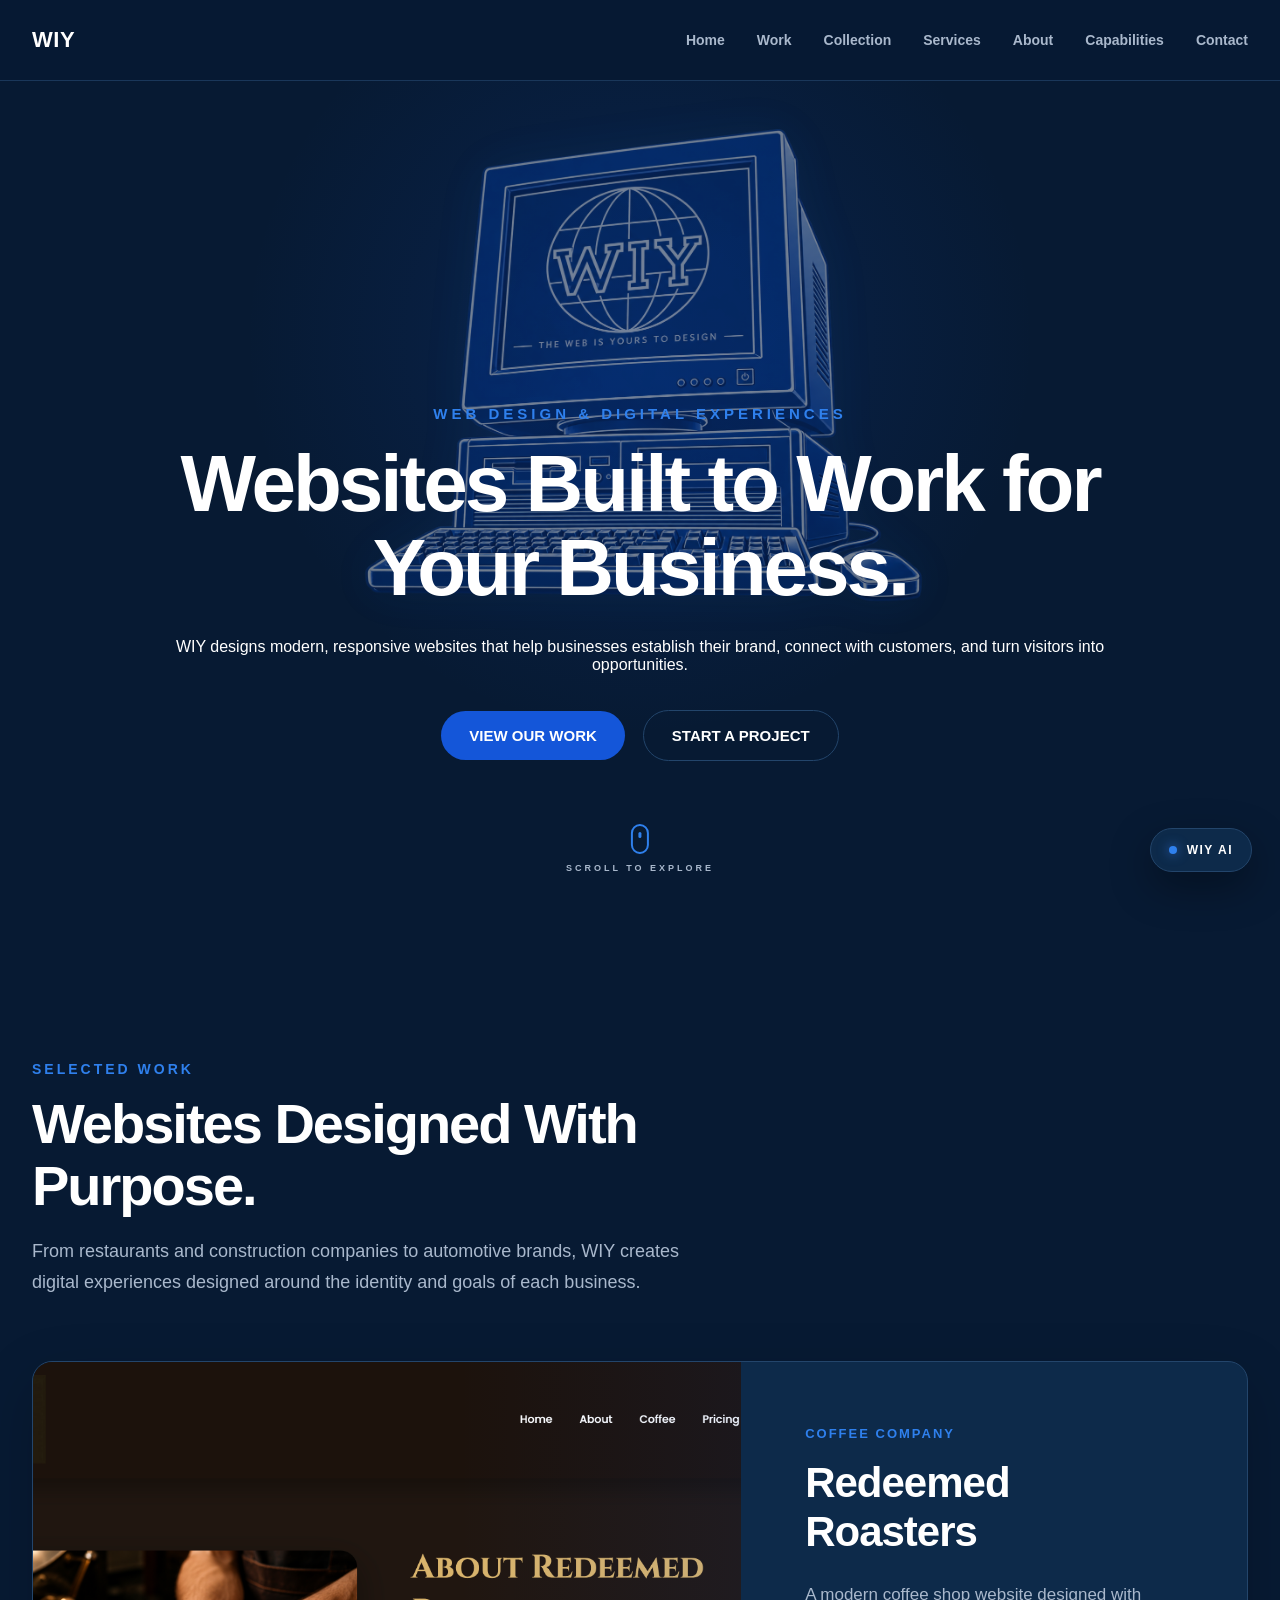
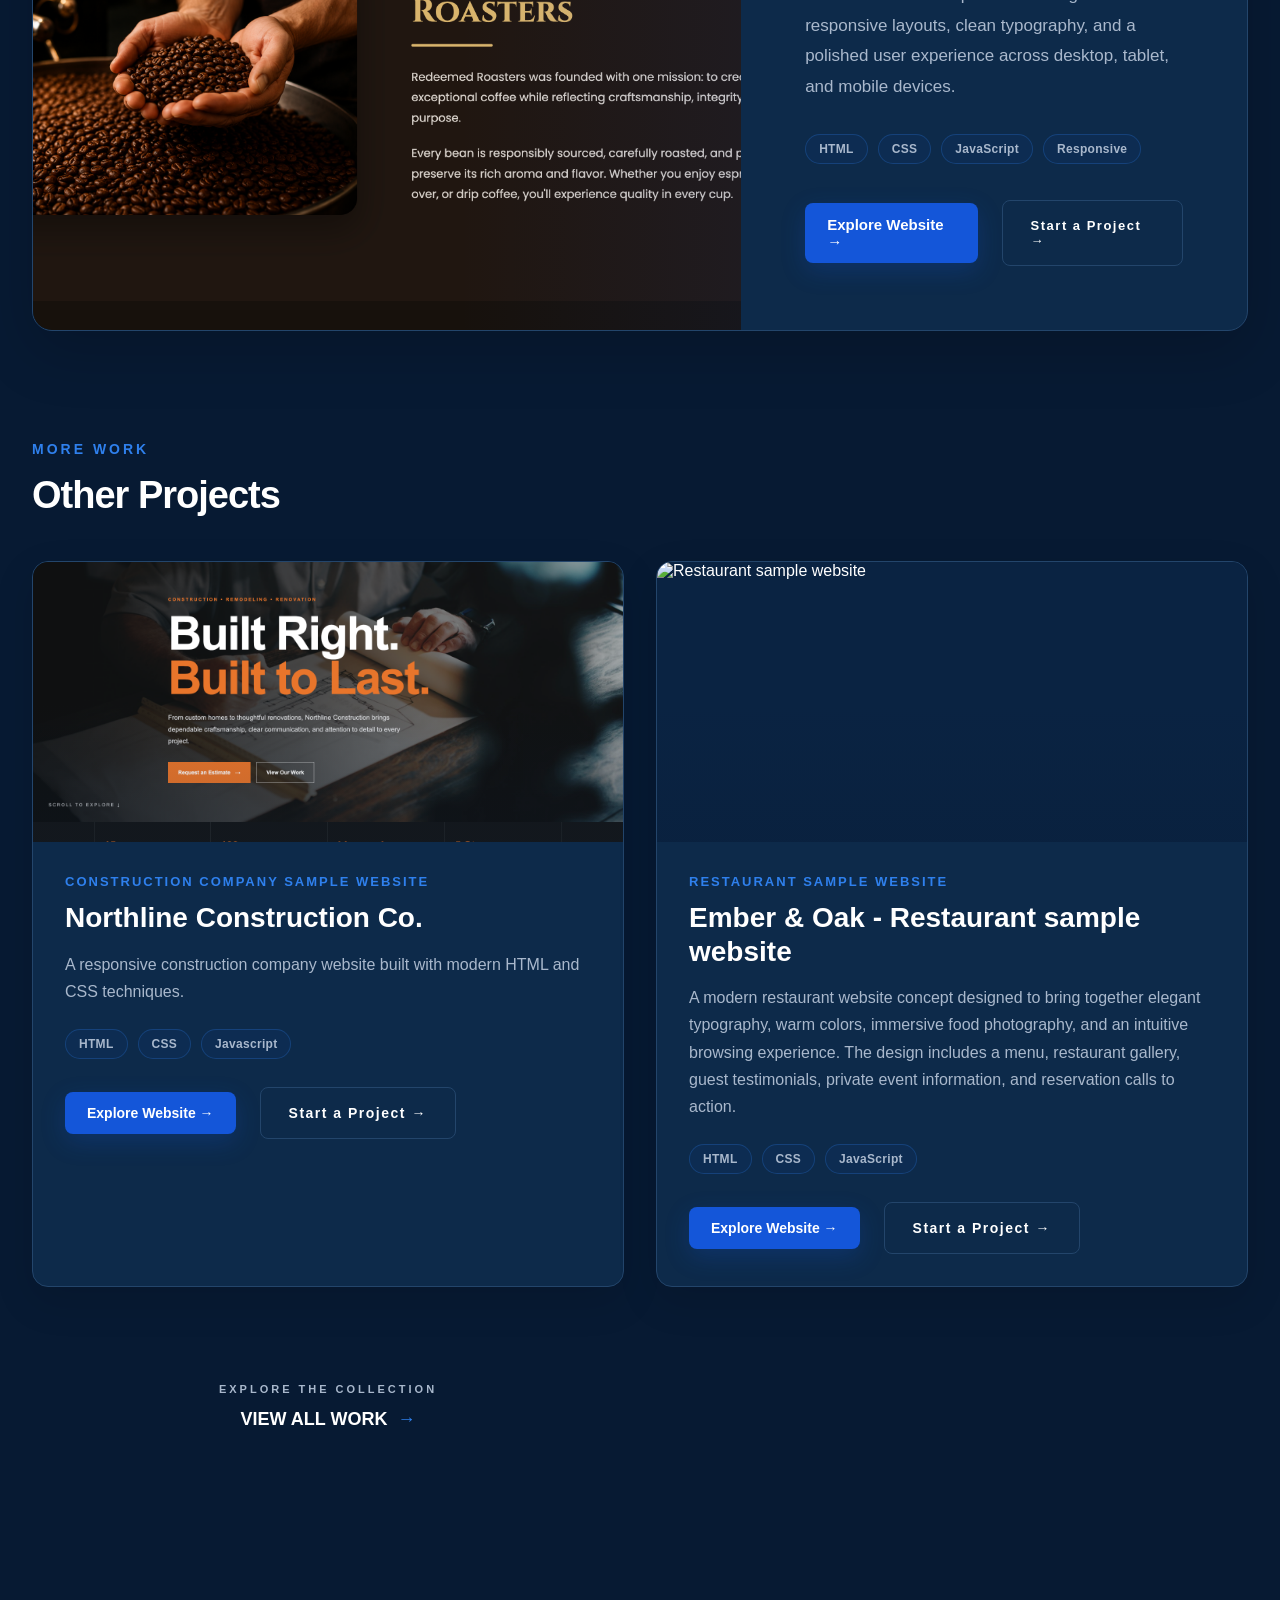
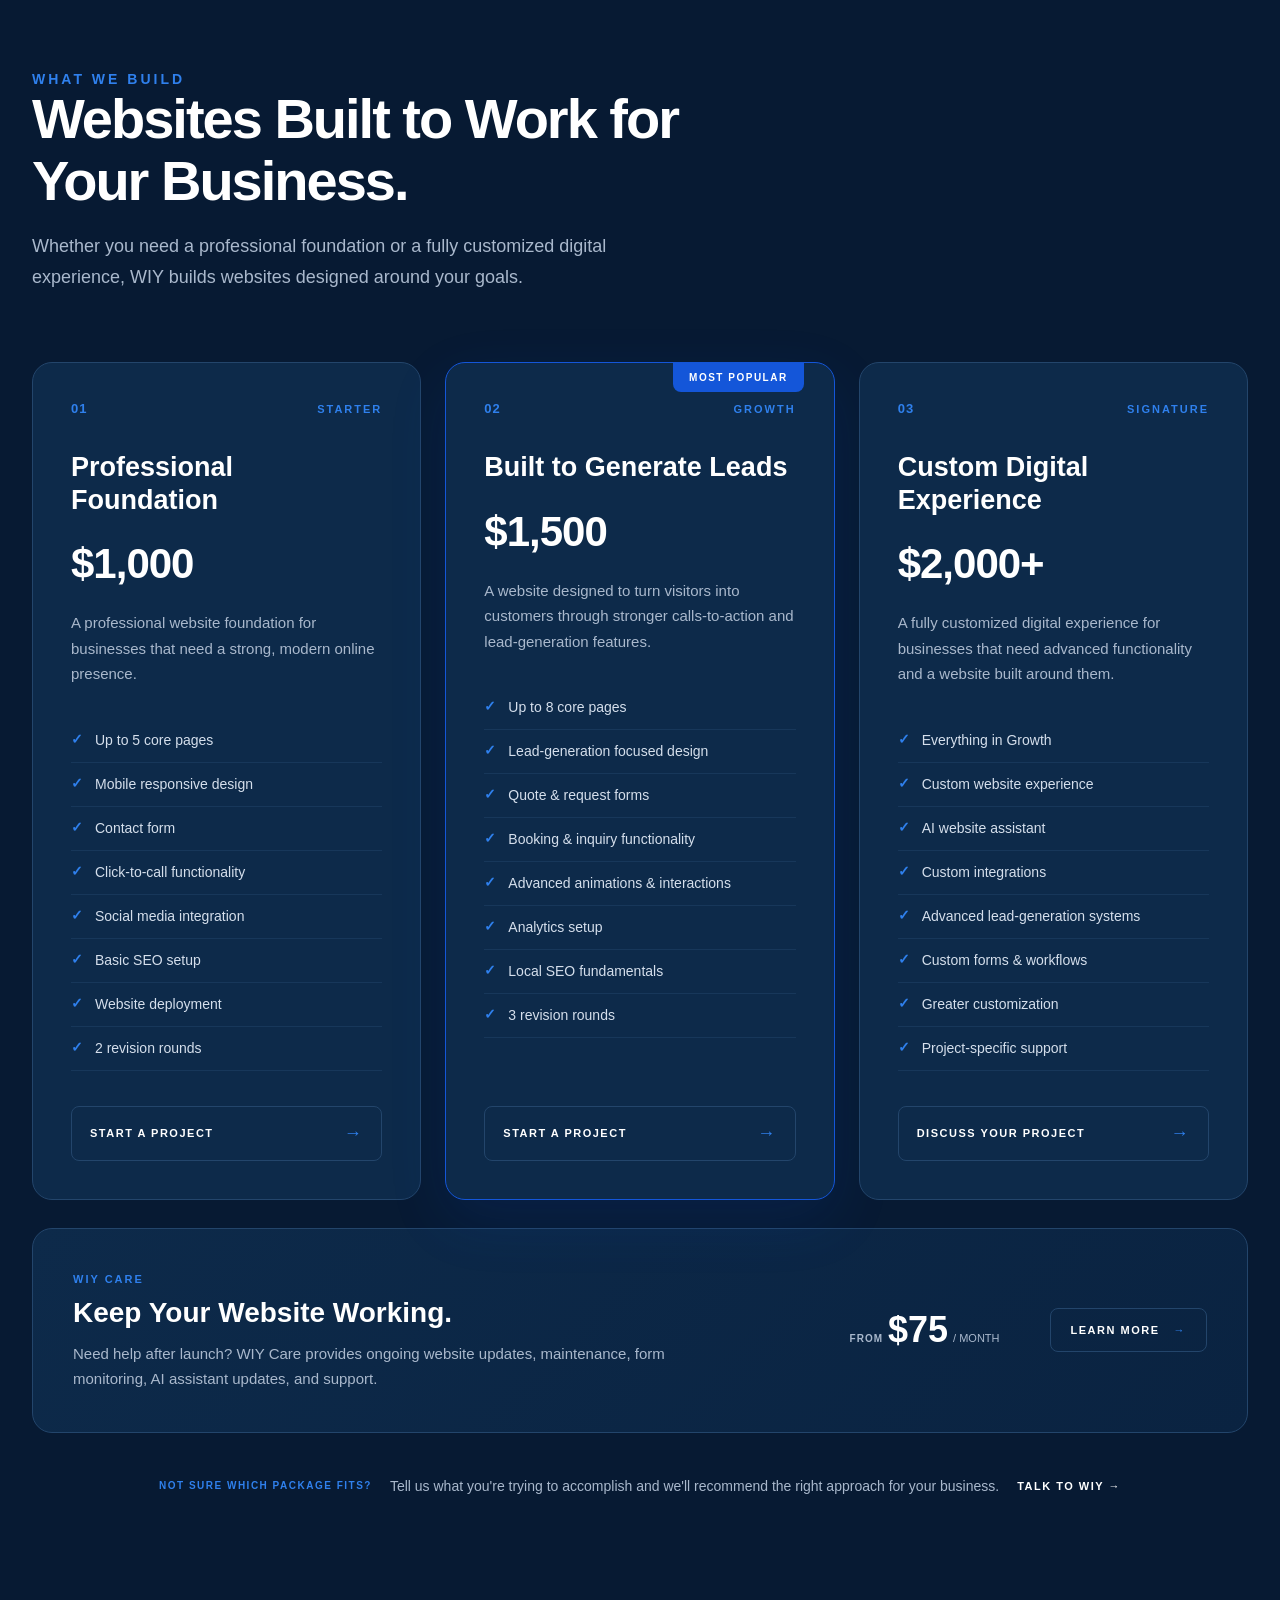
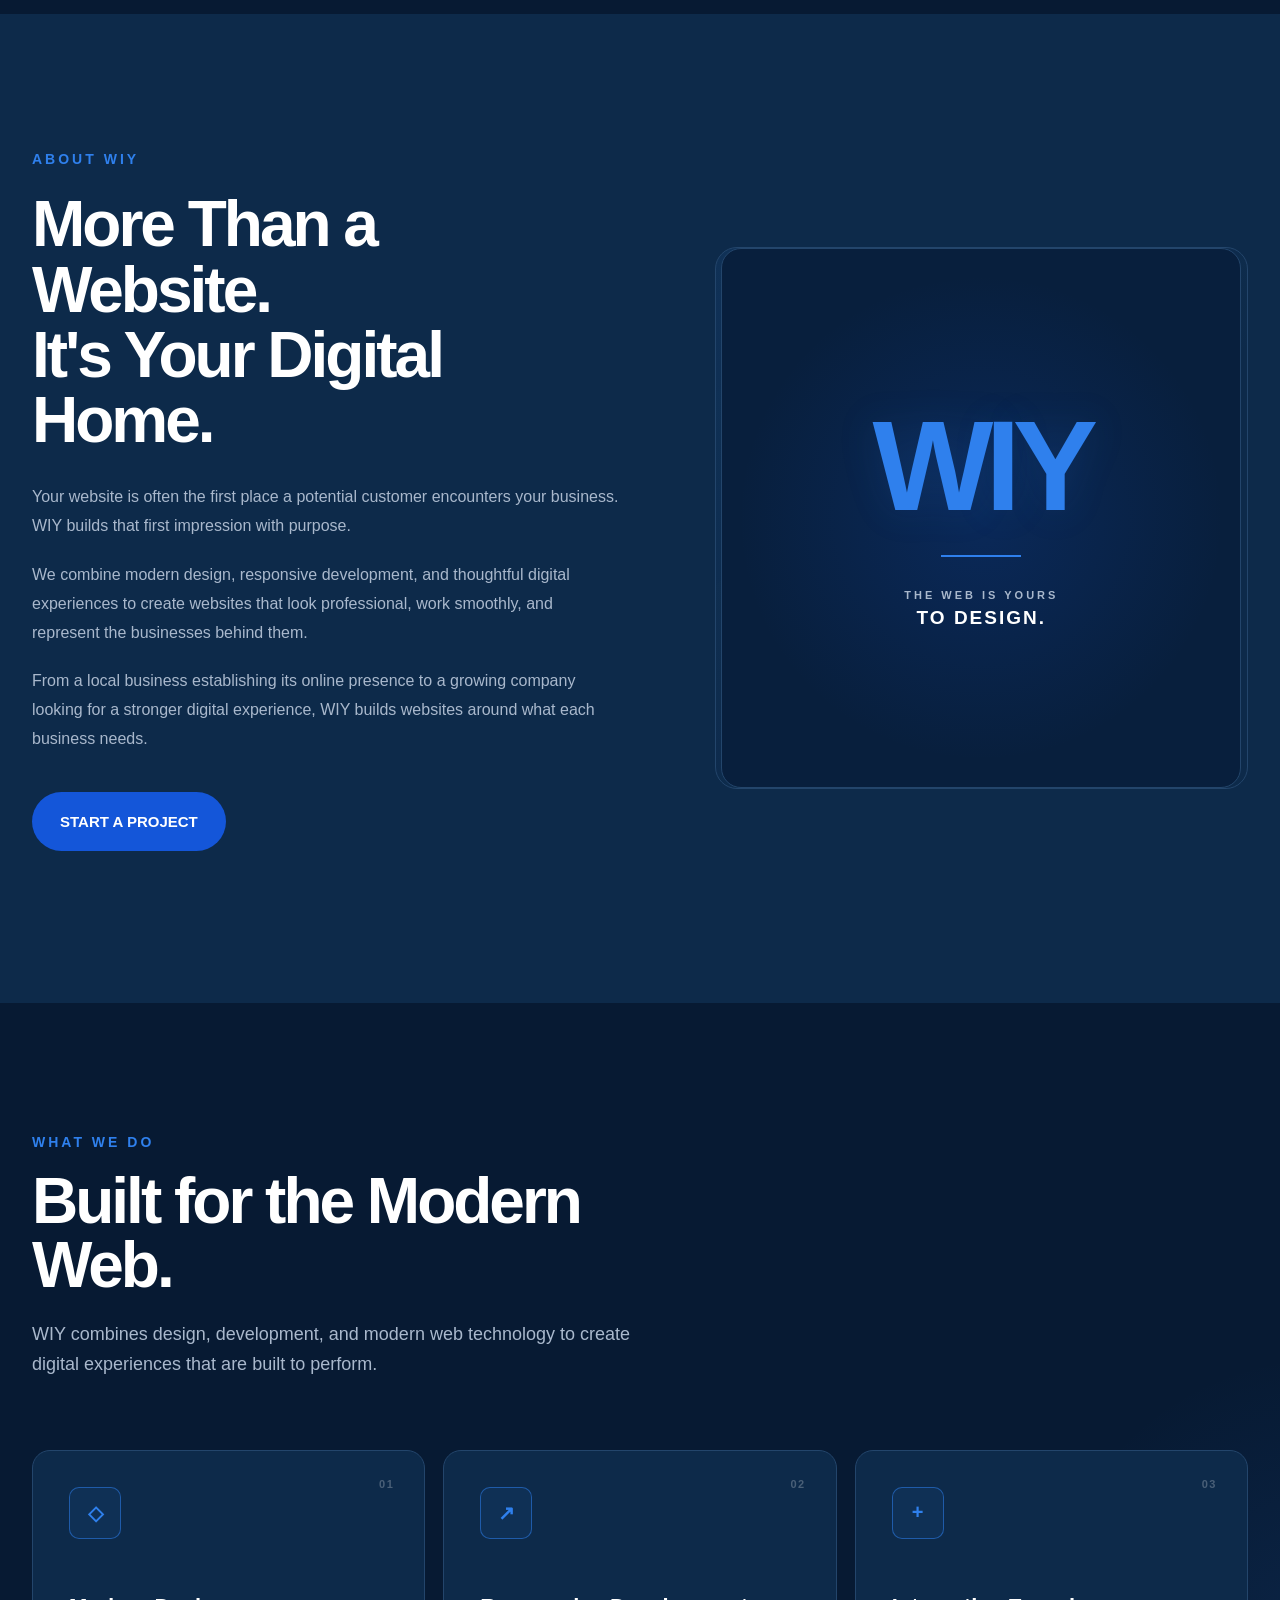
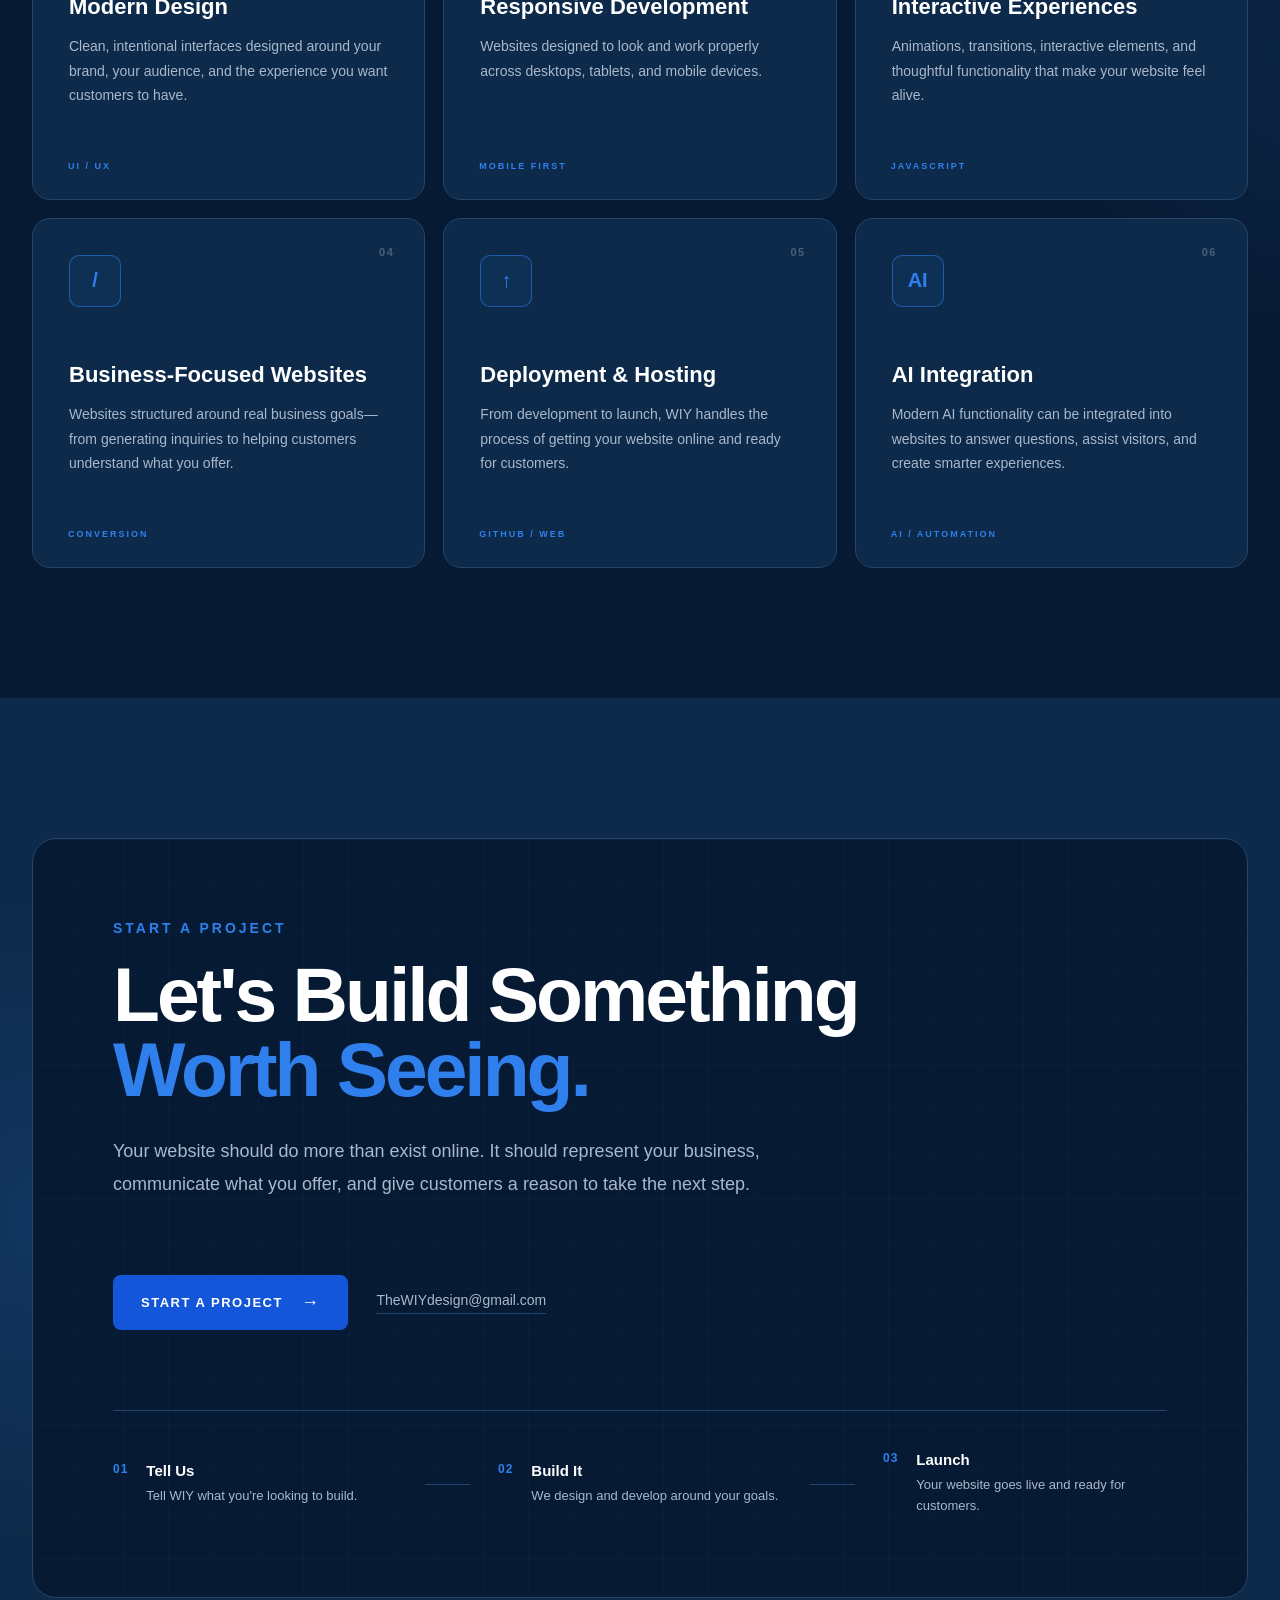
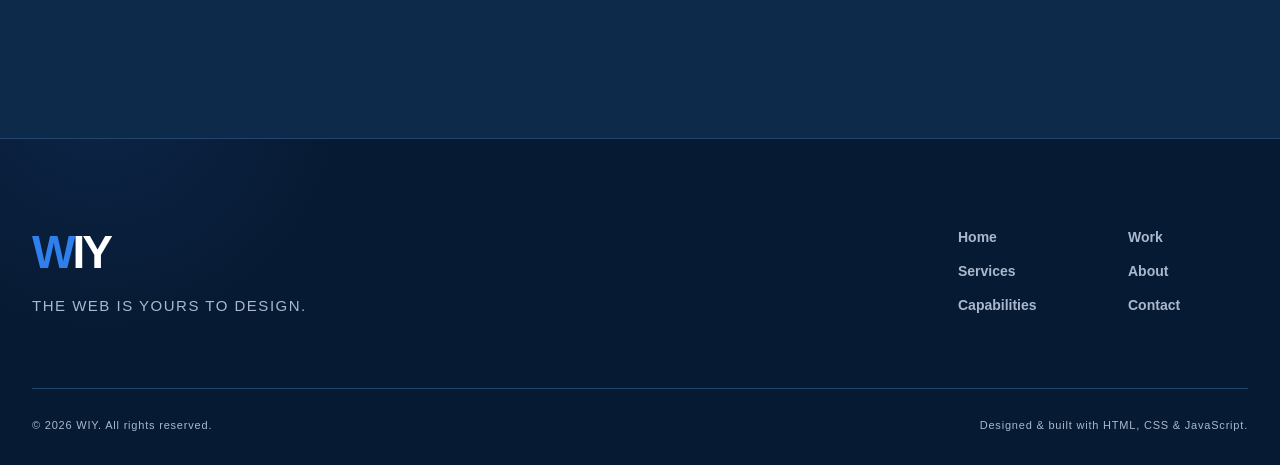
==== commit 16106a44: "Breaks" ====
--- a/index.html
+++ b/index.html
@@ -116,7 +116,8 @@
     WIY designs modern, responsive websites that help businesses establish
     their brand, connect with customers, and turn visitors into opportunities.
 </p>
-
+<br>
+</br>
 <div class="hero__buttons">
     <a href="#projects" class="button button--primary">
         VIEW OUR WORK
@@ -130,6 +131,8 @@
         </div>
 
         <!-- Scroll Indicator -->
+         <br>
+    </br>
         <div class="hero__scroll">
             <span class="hero__scroll-icon"></span>
             <span>SCROLL TO EXPLORE</span>
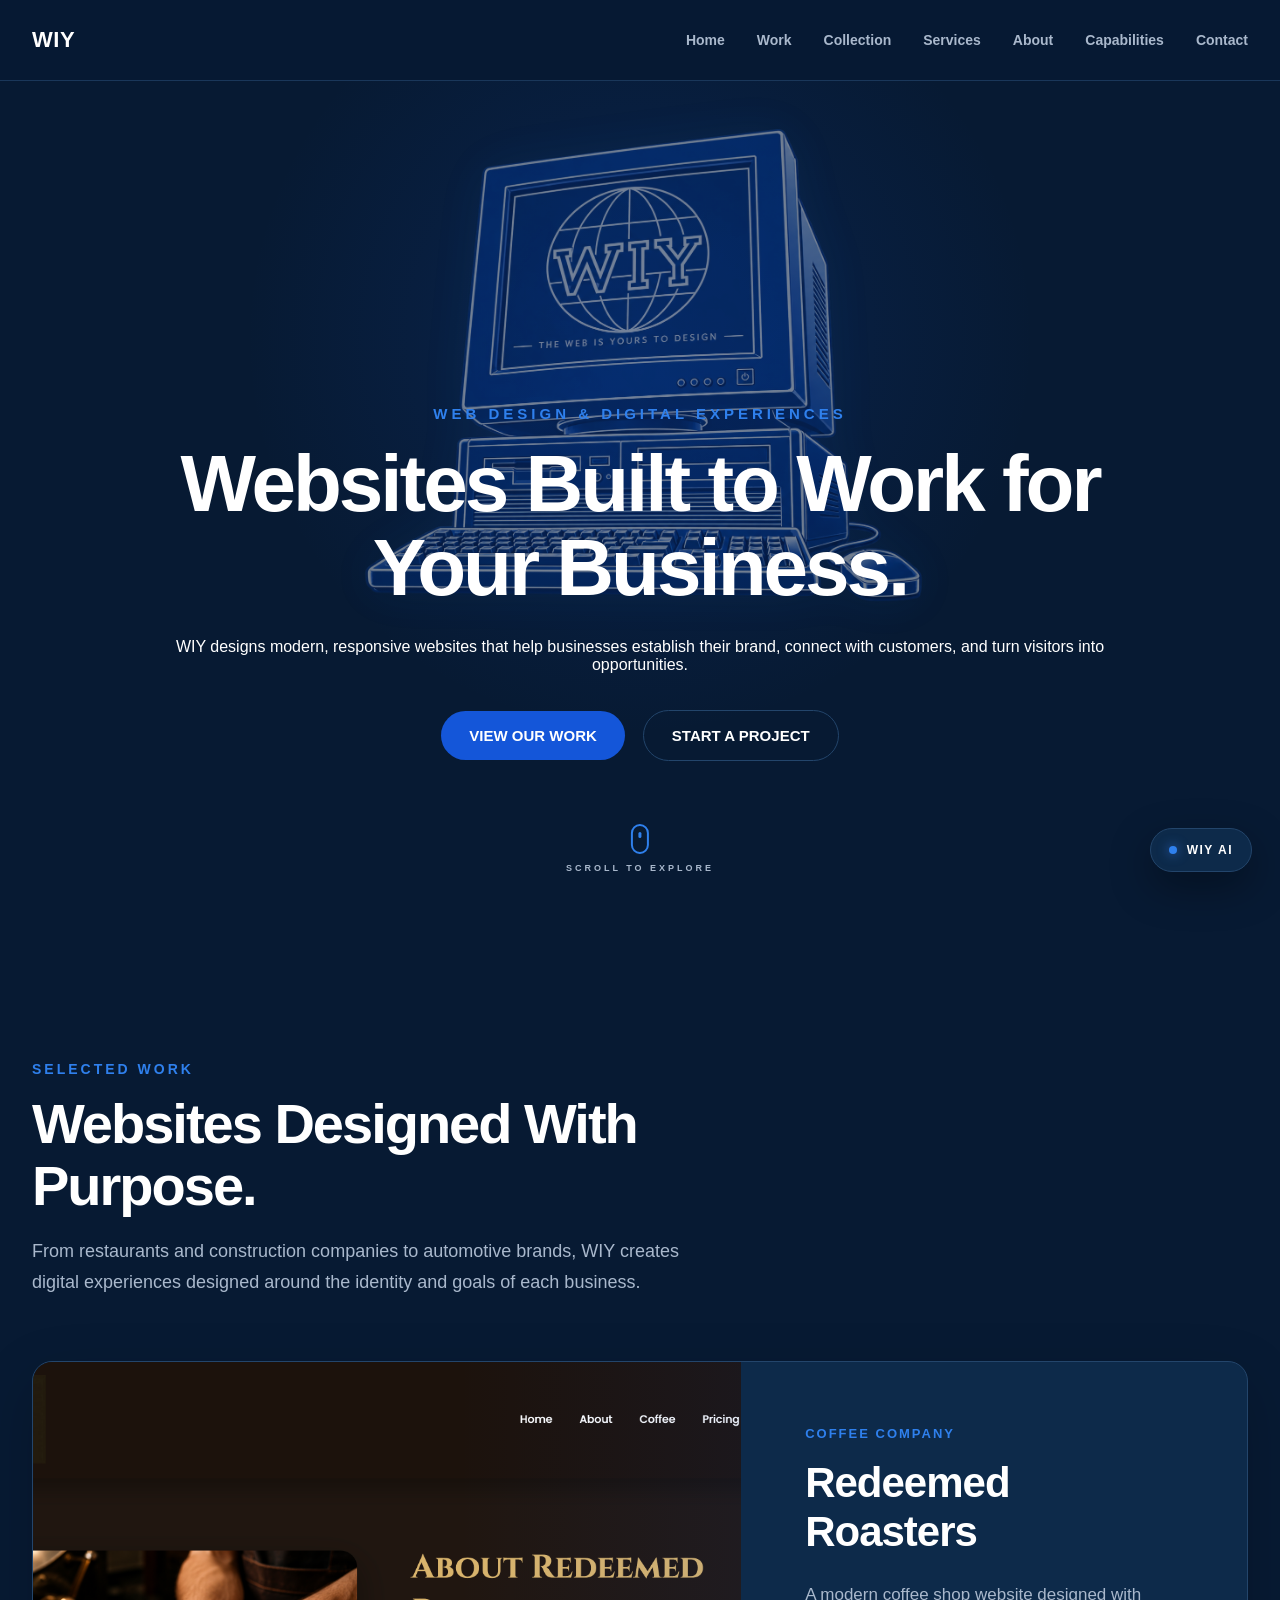
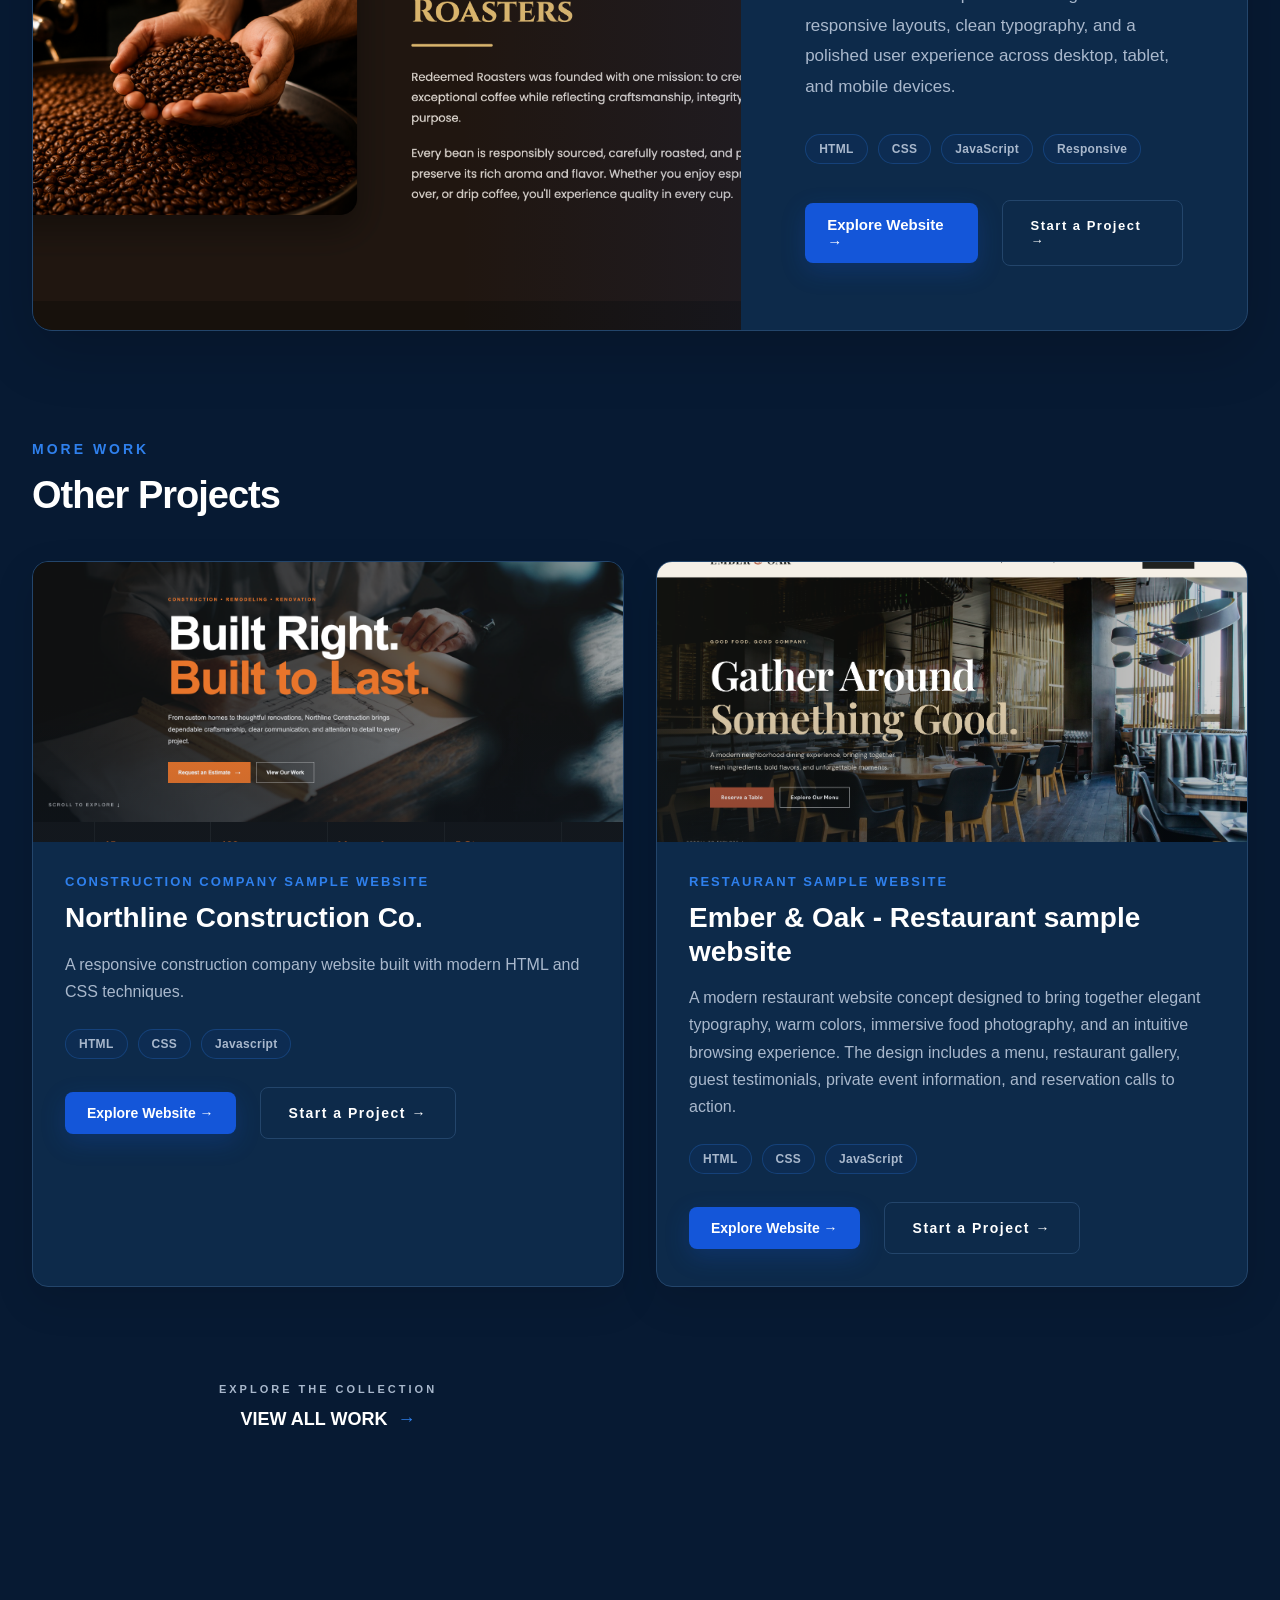
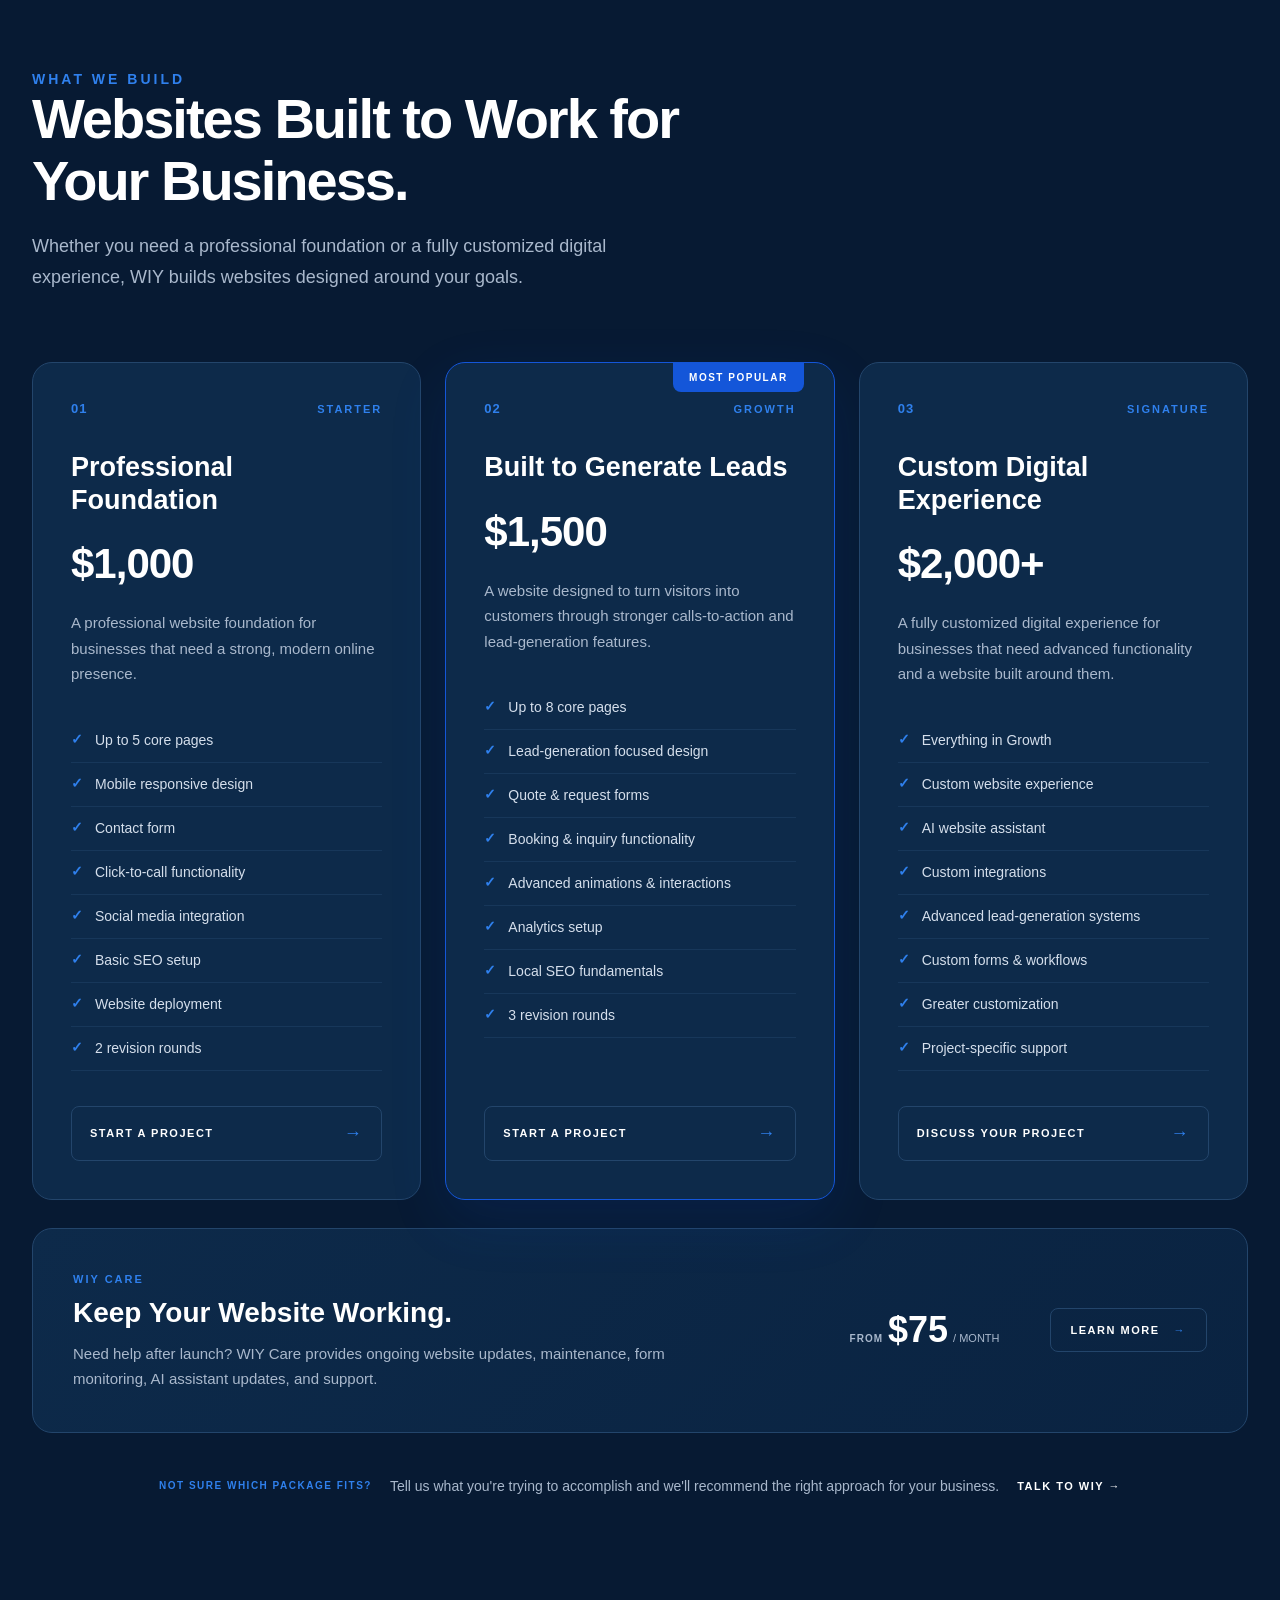
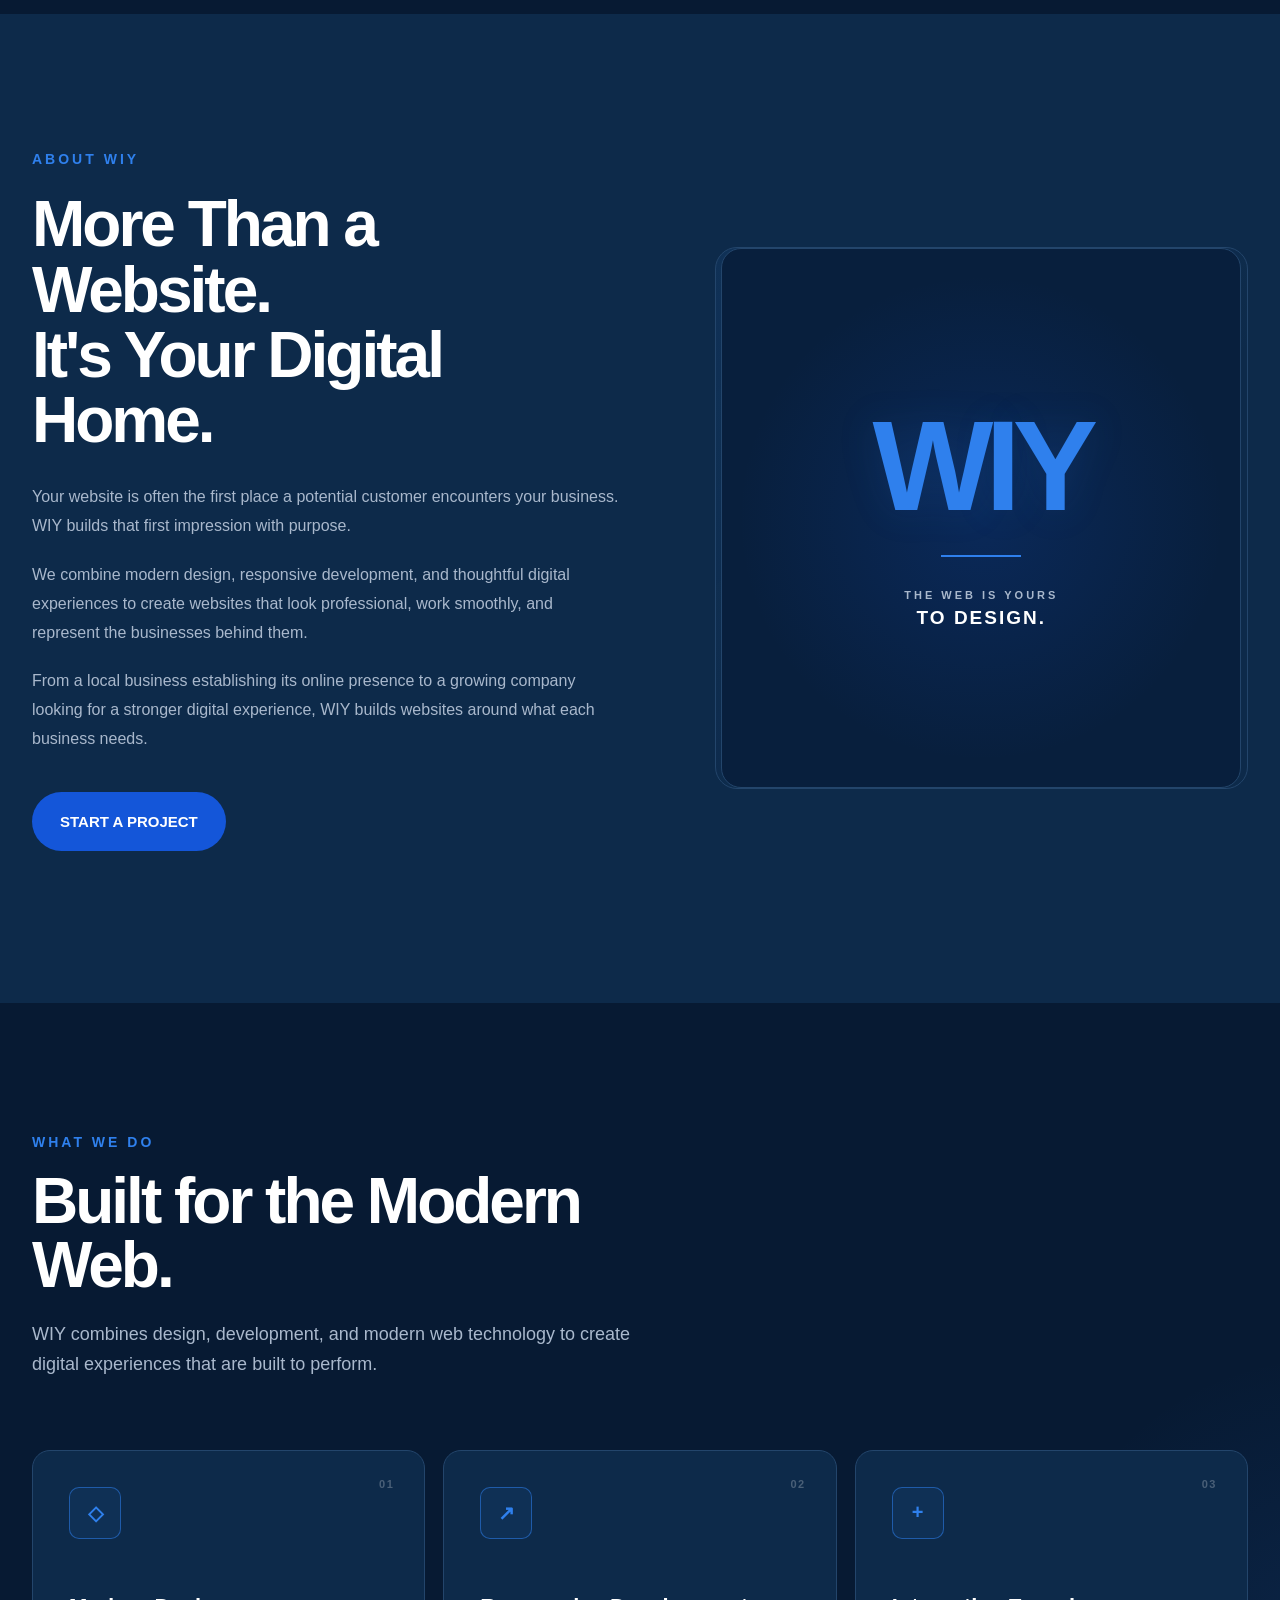
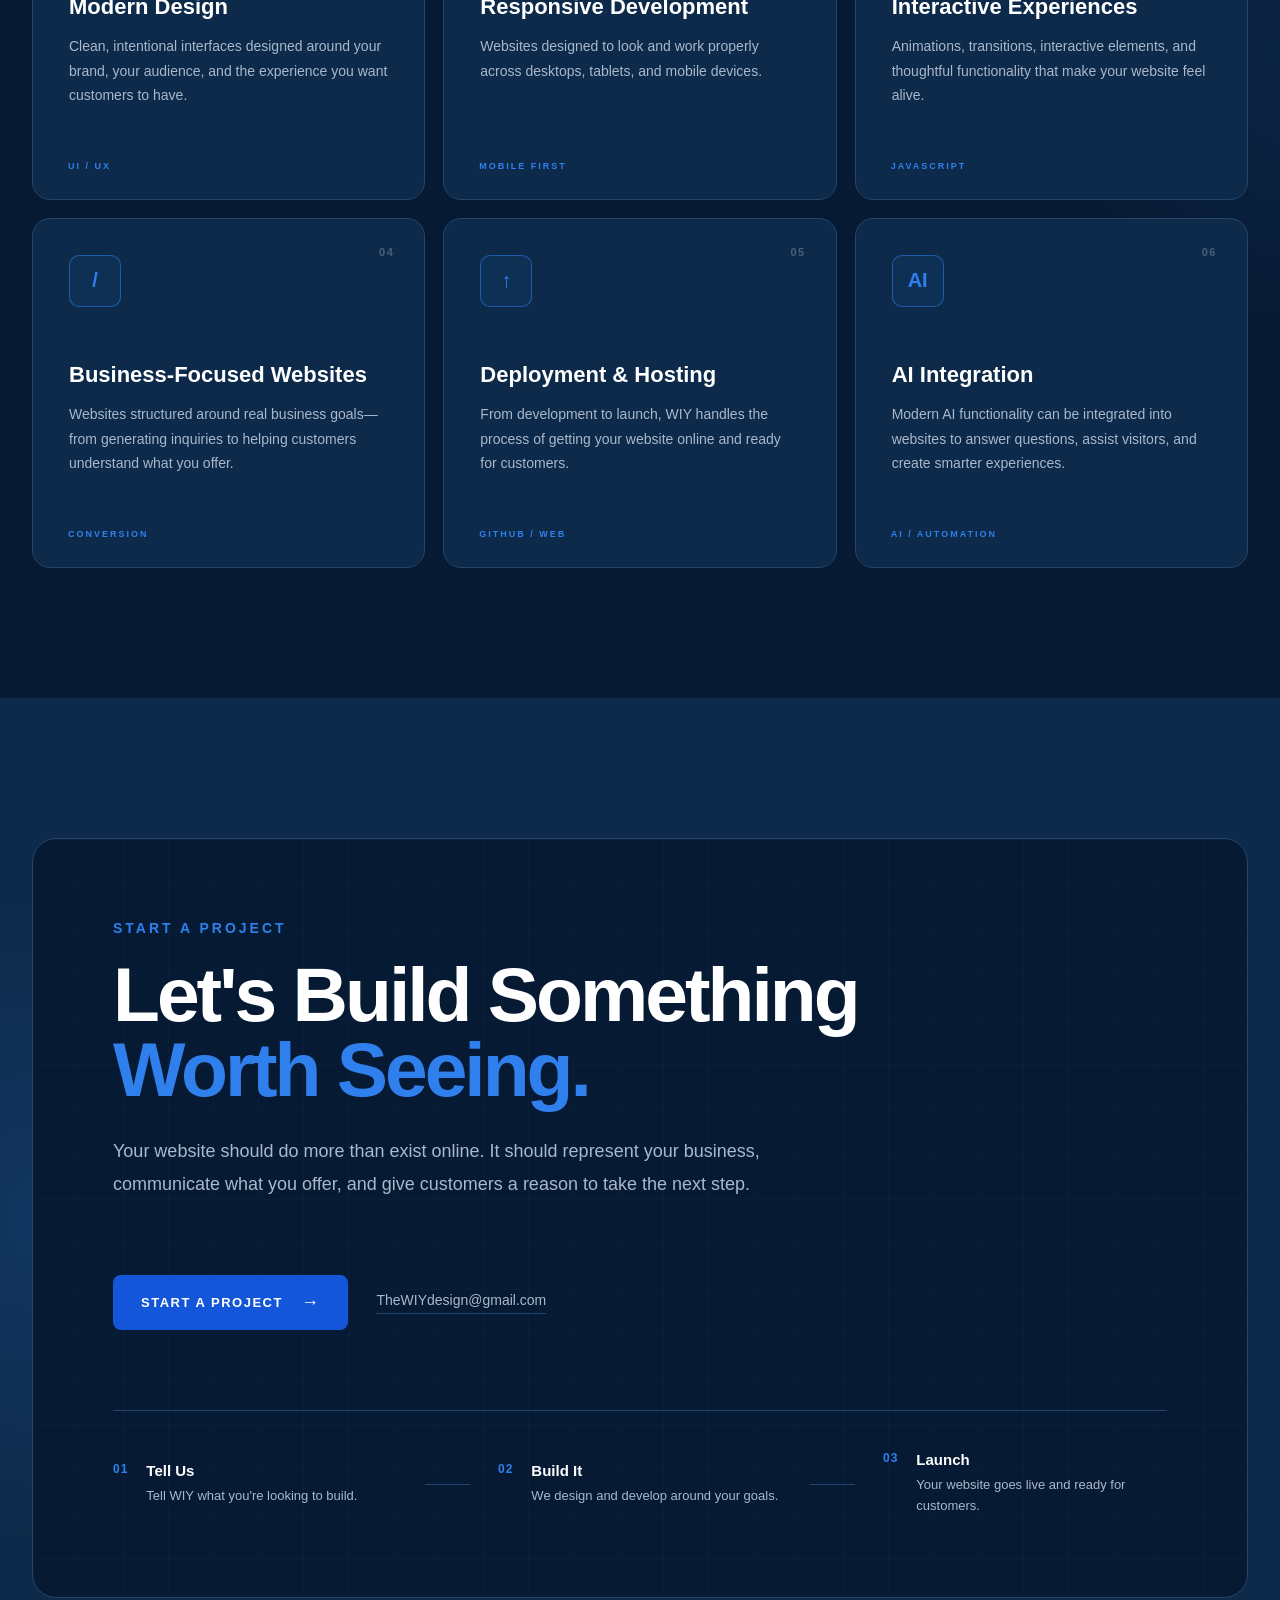
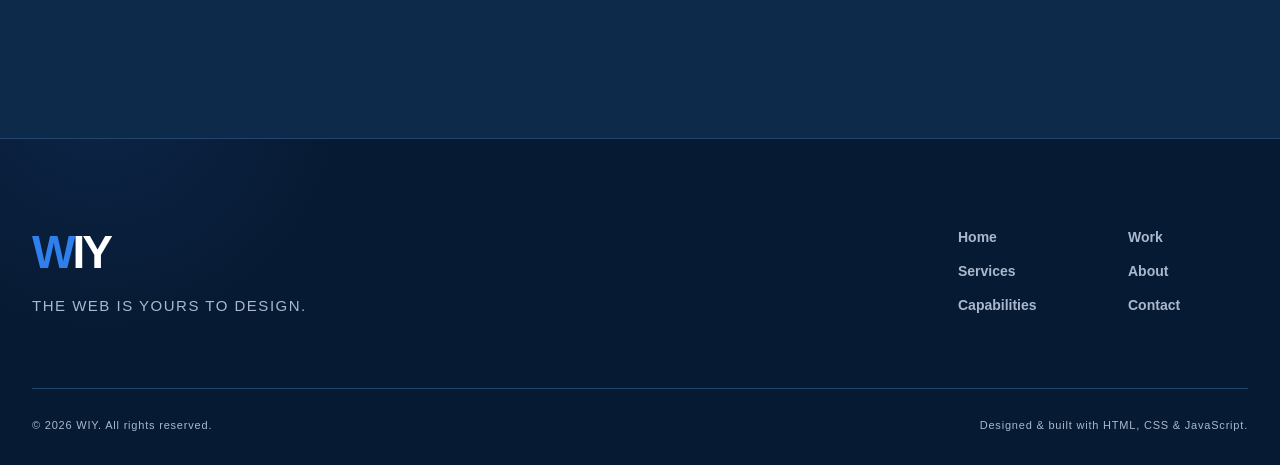
==== commit 48693cbc: "Pictures" ====
--- a/index.html
+++ b/index.html
@@ -270,7 +270,7 @@
 
             <div class="project__image">
                 <img
-                    src="./asset/Ember-Oak.png"
+                    src="./asset/Ember-oak.png"
                     alt="Restaurant sample website">
             </div>
 
